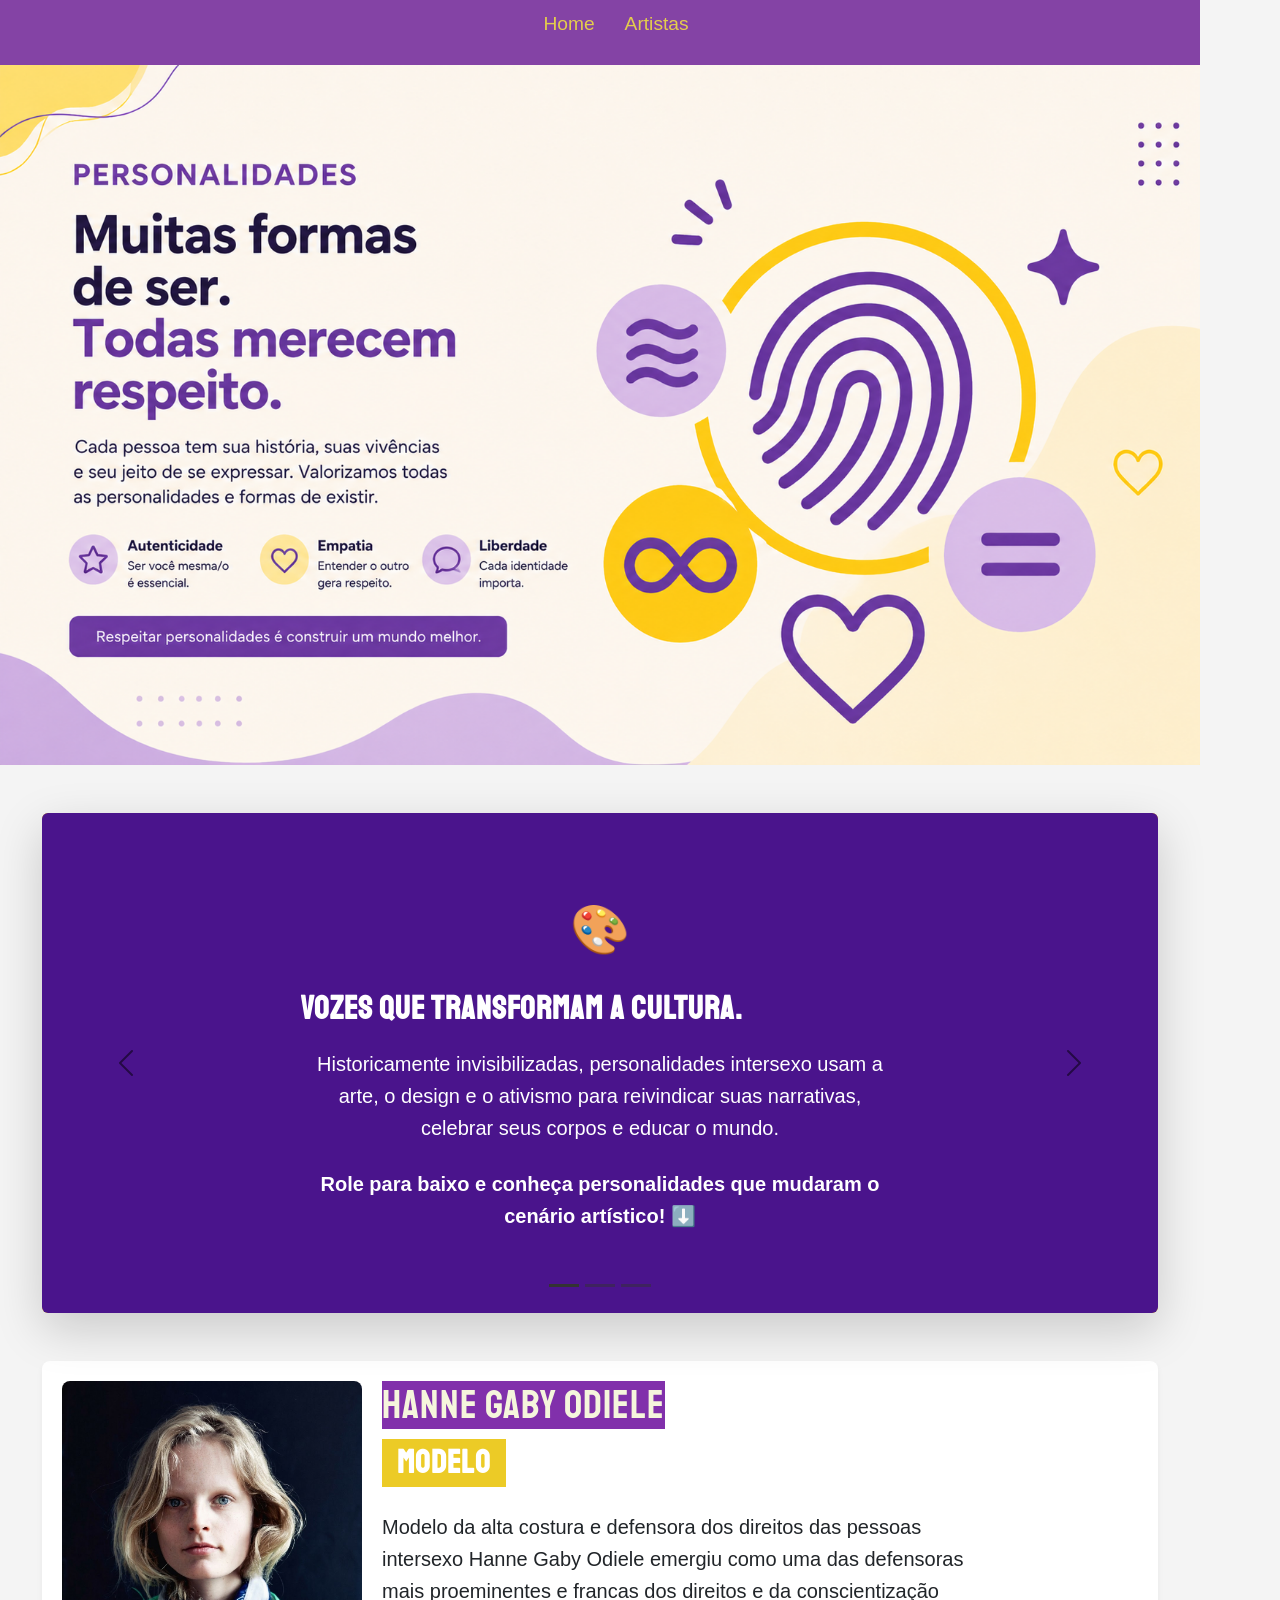
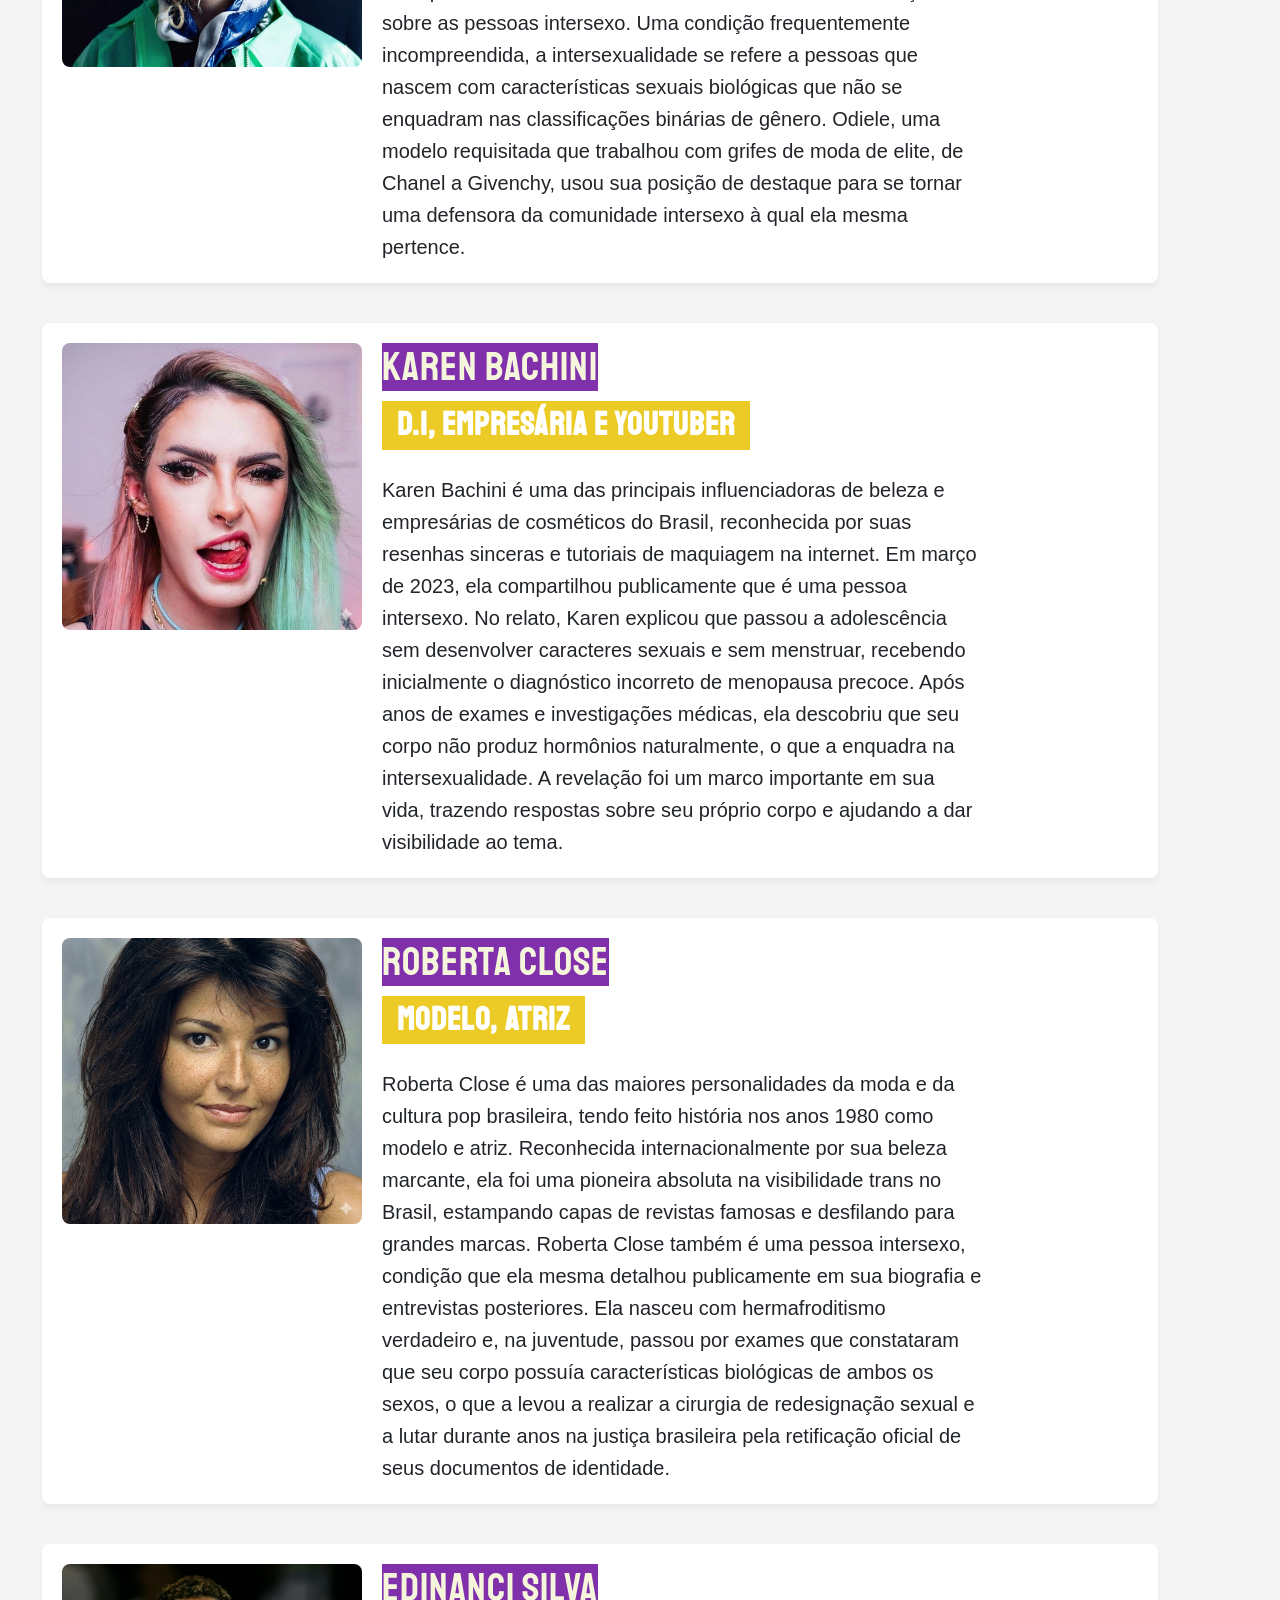
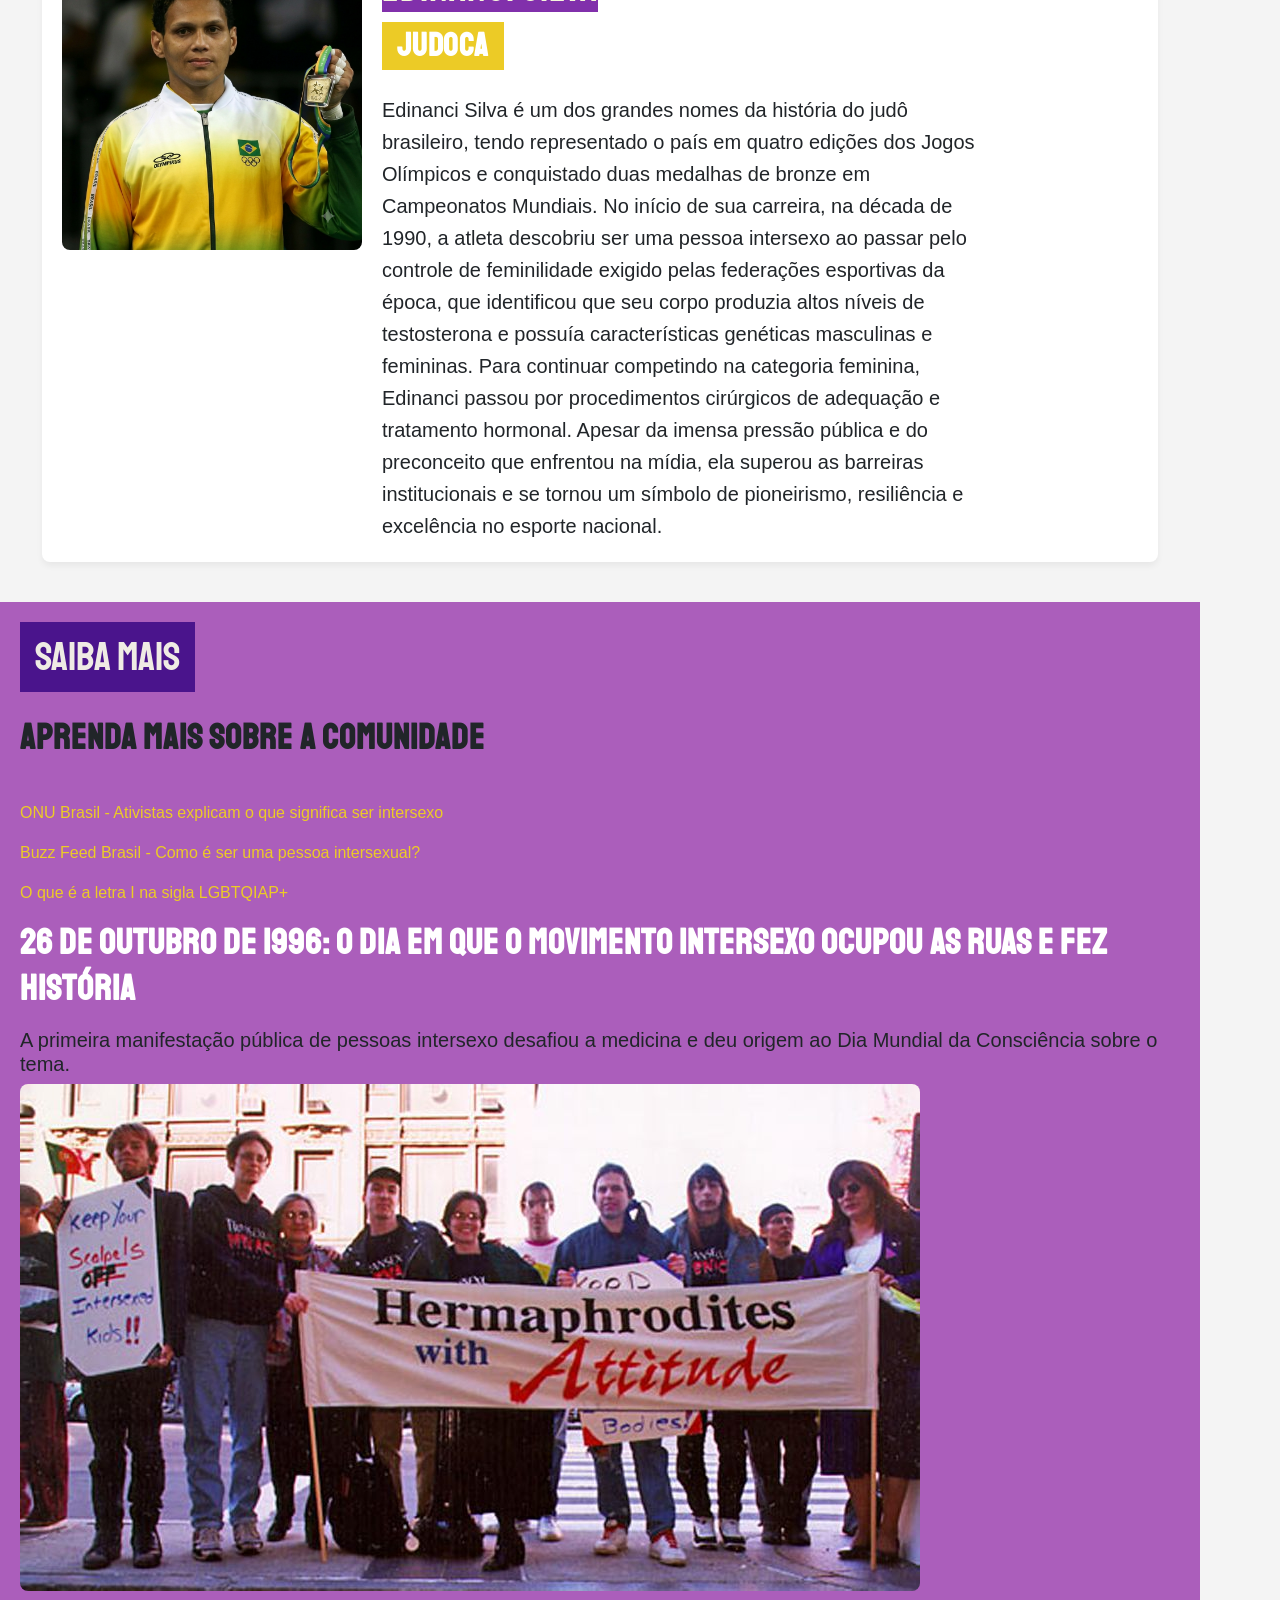
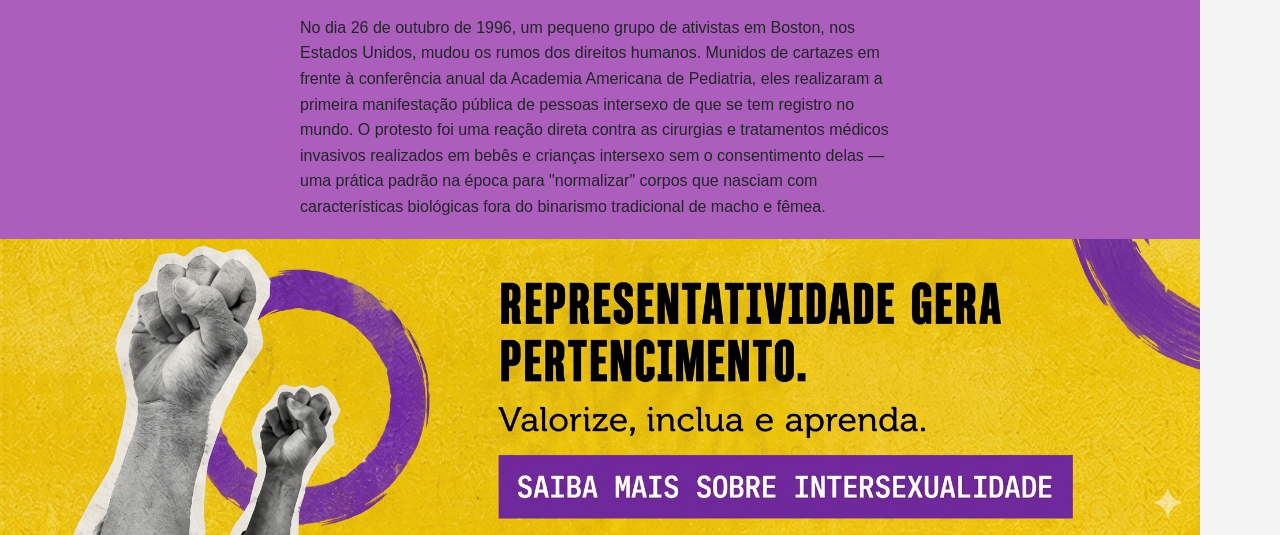
==== Artistas/pag1.html @ ae4a4583 "Add files via upload" ====
<!DOCTYPE html>
<html lang="pt-BR">
<head>
    <meta charset="UTF-8">
    <meta name="viewport" content="width=device-width, initial-scale=1.0">
    <title>Artistas e Personalidades - Mês da Diversidade</title>
    
    <link rel="stylesheet" href="../style.css">
    <link rel="stylesheet" href="style.css">
    
    <link href="https://cdn.jsdelivr.net/npm/bootstrap@5.3.2/dist/css/bootstrap.min.css" rel="stylesheet">
    
    <link rel="preconnect" href="https://fonts.googleapis.com">
    <link rel="preconnect" href="https://fonts.gstatic.com" crossorigin>
    <link href="https://fonts.googleapis.com/css2?family=Staatliches&family=Patrick+Hand&display=swap" rel="stylesheet">

    <style type="text/css">
        :root {
            --color-purple: #4A148C;
            --color-yellow: #FFD700;
            --font-main: 'Segoe UI', Roboto, sans-serif;
        }

        body {
            font-family: var(--font-main);
            background-color: #f4f4f4;
            min-height: 100vh;
            /* Removido o flex do body para não quebrar a rolagem vertical e estrutura */
        }

        /* Banner Responsivo */
        .banner-img {
            width: 100%;
            height: auto;
            display: block;
        }

        /* Estilização do Carrossel */
        .carousel-item {
            height: 500px;
            display: flex;
            align-items: center;
            justify-content: center;
            padding: 40px;
            color: white;
            transition: transform 0.6s ease-in-out;
            position: relative;
            overflow: hidden;
        }

        .slide-purple { background-color: var(--color-purple); }
        .slide-yellow { background-color: var(--color-yellow); color: var(--color-purple) !important; }

        .carousel-caption {
            position: relative;
            left: 0;
            right: 0;
            bottom: 0;
            padding: 20px;
            text-align: center;
        }

        h2 { font-weight: 800; margin-bottom: 20px; }
        p { font-size: 1.25rem; max-width: 600px; margin: 0 auto; line-height: 1.6; }

        /* Bandeira Intersexo Simplificada (Círculo Roxo) */
        .flag-icon {
            width: 100px;
            height: 100px;
            border: 5px solid var(--color-purple);
            border-radius: 50%;
            margin: 0 auto 20px;
            background: transparent;
        }

        /* Customização dos Controles */
        .carousel-control-prev-icon,
        .carousel-control-next-icon {
            filter: invert(1);
        }

        .carousel-indicators [data-bs-target] {
            background-color: #333;
        }

        /* Animações */
        .carousel-item h2, .carousel-item p {
            animation: fadeIn 1s ease-in-out;
        }
        
        @keyframes fadeIn {
            from { opacity: 0; transform: translateY(20px); }
            to { opacity: 1; transform: translateY(0); }
        }

        @media (max-width: 768px) {
            .carousel-item { height: auto; min-height: 450px; padding: 20px; }
            p { font-size: 1.1rem; }
        }

        /* NOVA CLASSE: container-artista (Evita conflito com o Bootstrap) */
        .container-artista {
            display: flex;
            align-items: flex-start;
            margin-bottom: 40px;
            padding: 20px;
            background: #fff;
            border-radius: 8px;
            box-shadow: 0 4px 6px rgba(0,0,0,0.05);
        }

        .container-artista img {
            width: 300px;
            height: auto;
            margin-right: 20px;
            flex-shrink: 0;
            border-radius: 8px; 
        }

        .container-artista .content {
            display: flex;
            flex-direction: column;
            align-items: flex-start; 
        }
        
        .container-artista h1 {
            margin-top: 0;
            margin-bottom: 10px;
        }

        .profissao {
            background-color: #ECCB26;
            color: white; 
            display: inline-block;
            width: max-content;   
            max-width: 100%;     
            padding: 5px 15px;
            margin: 0;                  
        }

        /* Imagens extras e utilitários de responsividade */
        .fakeimg img {
            max-width: 100%;
            height: auto;
            border-radius: 8px;
        }

        .saiba {
            padding: 20px;
            background: #fff;
            margin-top: 40px;
        }
        
        @media (max-width: 768px) {
            .container-artista {
                flex-direction: column; 
                align-items: center;    
                text-align: center;           
            }

            .container-artista .content {
                align-items: center;    
            }

            .container-artista img {
                width: 100%;            
                max-width: 340px;     
                margin-right: 0;      
                margin-bottom: 15px;    
            }
        }

        .saibacontainer{
            background-color: rgb(171, 94, 187);
        }
    </style>
</head>
<body>

<nav>
    <ul>
        <li><a href="../index.html">Home</a></li>
        <li><a href="pag1.html" >Artistas</a></li>
    </ul>
</nav>

<header class="banner">
    <img src="artistaba.png" class="banner-img" alt="Banner Mês da Diversidade">
</header>

<section>
    <div class="container mt-5">
        <div id="intersexInfoCarousel" class="carousel slide" data-bs-ride="carousel">
            <div class="carousel-indicators">
                <button type="button" data-bs-target="#intersexInfoCarousel" data-bs-slide-to="0" class="active" aria-current="true" aria-label="Slide 1"></button>
                <button type="button" data-bs-target="#intersexInfoCarousel" data-bs-slide-to="1" aria-label="Slide 2"></button>
                <button type="button" data-bs-target="#intersexInfoCarousel" data-bs-slide-to="2" aria-label="Slide 3"></button>
            </div>

            <div class="carousel-inner rounded shadow-lg">
                <div class="carousel-item active slide-purple">
                    <div class="carousel-caption">
                        <svg width="100" height="100" viewBox="0 0 100 100" class="mb-4">
                            <circle cx="50" cy="50" r="40" stroke="white" stroke-width="4" fill="none" opacity="0.3"/>
                        </svg>
                        <h2>O que é ser uma pessoa intersexo?</h2>
                        <p>Pessoas intersexo nascem com <strong>características biológicas</strong> (como anatomia reprodutiva, órgãos genitais, hormônios ou cromossomos) que não se encaixam nas definições típicas de corpos masculinos ou femininos.</p>
                    </div>
                </div>

                <div class="carousel-item slide-yellow">
                    <div class="carousel-caption">
                        <div class="flag-icon"></div>
                        <h2 style="color: var(--color-purple);">Uma realidade natural e diversa.</h2>
                        <p>Cerca de <strong>1,7% da população mundial</strong> nasce com traços intersexo — uma estatística comparável ao número de pessoas que nascem com cabelos ruivos. A bandeira, com o círculo roxo em fundo amarelo, simboliza a totalidade e o direito de ser quem é.</p>
                    </div>
                </div>

                <div class="carousel-item slide-purple">
                    <div class="carousel-caption">
                        <div class="mb-4" style="font-size: 3rem;">🎨</div>
                        <h2>Vozes que transformam a cultura.</h2>
                        <p>Historicamente invisibilizadas, personalidades intersexo usam a arte, o design e o ativismo para reivindicar suas narrativas, celebrar seus corpos e educar o mundo.</p>
                        <p class="mt-4 fw-bold">Role para baixo e conheça personalidades que mudaram o cenário artístico! ⬇️</p>
                    </div>
                </div>
            </div>

            <button class="carousel-control-prev" type="button" data-bs-target="#intersexInfoCarousel" data-bs-slide="prev">
                <span class="carousel-control-prev-icon" aria-hidden="true"></span>
                <span class="visually-hidden">Anterior</span>
            </button>
            <button class="carousel-control-next" type="button" data-bs-target="#intersexInfoCarousel" data-bs-slide="next">
                <span class="carousel-control-next-icon" aria-hidden="true"></span>
                <span class="visually-hidden">Próximo</span>
            </button>
        </div>
    </div>
</section>

<main class="container mt-5">
    
    <div class="container-artista">
        <img src="hane.jpg" alt="Hanne Gaby Odiele">
        <div class="content">
            <h1 class="artista">Hanne Gaby Odiele</h1>
            <h2 class="profissao">Modelo</h2>
            <br>
            <p>Modelo da alta costura e defensora dos direitos das pessoas intersexo Hanne Gaby Odiele emergiu como uma das defensoras mais proeminentes e francas dos direitos e da conscientização sobre as pessoas intersexo. Uma condição frequentemente incompreendida, a intersexualidade se refere a pessoas que nascem com características sexuais biológicas que não se enquadram nas classificações binárias de gênero. Odiele, uma modelo requisitada que trabalhou com grifes de moda de elite, de Chanel a Givenchy, usou sua posição de destaque para se tornar uma defensora da comunidade intersexo à qual ela mesma pertence.</p>
        </div>
    </div>

    <div class="container-artista">
        <img src="karen.png" alt="Karen Bachini">
        <div class="content">
            <h1 class="artista">Karen Bachini</h1>
            <h2 class="profissao">D.I, Empresária e Youtuber</h2>
            <br>
            <p>Karen Bachini é uma das principais influenciadoras de beleza e empresárias de cosméticos do Brasil, reconhecida por suas resenhas sinceras e tutoriais de maquiagem na internet. Em março de 2023, ela compartilhou publicamente que é uma pessoa intersexo. No relato, Karen explicou que passou a adolescência sem desenvolver caracteres sexuais e sem menstruar, recebendo inicialmente o diagnóstico incorreto de menopausa precoce. Após anos de exames e investigações médicas, ela descobriu que seu corpo não produz hormônios naturalmente, o que a enquadra na intersexualidade. A revelação foi um marco importante em sua vida, trazendo respostas sobre seu próprio corpo e ajudando a dar visibilidade ao tema.</p>
        </div>
    </div>

    <div class="container-artista">
        <img src="roberta.jpg" alt="Roberta Close">
        <div class="content">
            <h1 class="artista">Roberta Close</h1>
            <h2 class="profissao">Modelo, Atriz</h2>
            <br>
            <p>Roberta Close é uma das maiores personalidades da moda e da cultura pop brasileira, tendo feito história nos anos 1980 como modelo e atriz. Reconhecida internacionalmente por sua beleza marcante, ela foi uma pioneira absoluta na visibilidade trans no Brasil, estampando capas de revistas famosas e desfilando para grandes marcas. Roberta Close também é uma pessoa intersexo, condição que ela mesma detalhou publicamente em sua biografia e entrevistas posteriores. Ela nasceu com hermafroditismo verdadeiro e, na juventude, passou por exames que constataram que seu corpo possuía características biológicas de ambos os sexos, o que a levou a realizar a cirurgia de redesignação sexual e a lutar durante anos na justiça brasileira pela retificação oficial de seus documentos de identidade.</p>
        </div>
    </div>

    <div class="container-artista">
        <img src="edinanci.png" alt="Edinanci Silva">
        <div class="content">
            <h1 class="artista">Edinanci Silva</h1>
            <h2 class="profissao">Judoca</h2>
            <br>
            <p>Edinanci Silva é um dos grandes nomes da história do judô brasileiro, tendo representado o país em quatro edições dos Jogos Olímpicos e conquistado duas medalhas de bronze em Campeonatos Mundiais. No início de sua carreira, na década de 1990, a atleta descobriu ser uma pessoa intersexo ao passar pelo controle de feminilidade exigido pelas federações esportivas da época, que identificou que seu corpo produzia altos níveis de testosterona e possuía características genéticas masculinas e femininas. Para continuar competindo na categoria feminina, Edinanci passou por procedimentos cirúrgicos de adequação e tratamento hormonal. Apesar da imensa pressão pública e do preconceito que enfrentou na mídia, ela superou as barreiras institucionais e se tornou um símbolo de pioneirismo, resiliência e excelência no esporte nacional.</p>
        </div>
    </div>

</main>

<article class="saibacontainer">
    <span class="saiba-mais">Saiba mais</span>
    <br>
    <br>
    <h2>Aprenda mais sobre a comunidade</h2>
    <br>
    <ul>
        <li class="mb-3">
            <a href="https://www.youtube.com/watch?v=TUGv8axyhzY" target="_blank" class="seu-botao-estilizado">
                ONU Brasil - Ativistas explicam o que significa ser intersexo
            </a>
        </li>
        <li class="mb-3">
            <a href="https://youtu.be/qJK5hy7R7kg?si=qsb7WWxIArcgRmwl" target="_blank" class="seu-botao-estilizado">
                Buzz Feed Brasil - Como é ser uma pessoa intersexual? 
            </a>
        </li>
        <li class="mb-3"> 
            <a href="https://youtu.be/e3vZ3_-Sp2M?si=pESdIx30IqT0Qwcl" target="_blank" class="seu-botao-estilizado">
                O que é a letra I na sigla LGBTQIAP+
            </a>
        </li>
    </ul> 

      <h2 class="outubro">26 de outubro de 1996: O dia em que o movimento intersexo ocupou as ruas e fez história</h2>
      <h5>A primeira manifestação pública de pessoas intersexo desafiou a medicina e deu origem ao Dia Mundial da Consciência sobre o tema.</h5>
      <div class="fakeimg"><img src="hwa-boston-cine.jpg"></div>
      <br> 
      <p>No dia 26 de outubro de 1996, um pequeno grupo de ativistas em Boston, nos Estados Unidos, mudou os rumos dos direitos humanos. Munidos de cartazes em frente à conferência anual da Academia Americana de Pediatria, eles realizaram a primeira manifestação pública de pessoas intersexo de que se tem registro no mundo.

O protesto foi uma reação direta contra as cirurgias e tratamentos médicos invasivos realizados em bebês e crianças intersexo sem o consentimento delas — uma prática padrão na época para "normalizar" corpos que nasciam com características biológicas fora do binarismo tradicional de macho e fêmea.</p>

</article>

<script src="https://cdn.jsdelivr.net/npm/bootstrap@5.3.2/dist/js/bootstrap.bundle.min.js"></script>

<footer class="rodape">
    <a href="https://thisisintersex.org/" target="_blank">
        <img src="rodape3.png" class="rodape-img" style="width: 100%; height: auto;" alt="Rodapé Mês da Diversidade">
    </a>
</footer>

</body>
</html>
---- style.css ----
/* Reset básico */
* {
    margin: 0;
    padding: 0;
    box-sizing: border-box;
}

body {
    display: flex;
    flex-direction: column;
    min-height: 100vh;
    max-width: 1200px;
    width: 100%;
    margin: 0 auto;
    background-color: #f5f5f5;
}

/* Imagens Responsivas (Banner e Rodapé) */
.banner, .rodape {
    width: 100%;
    height: auto;
}

.banner-img, .rodape-img {
    width: 100%;
    height: auto;
    display: block;
}

/* Tipografia Geral */
h1, h2 {
    font-family: "Staatliches", sans-serif;
    font-weight: 400;
    text-align: left;
    letter-spacing: 1px;
}

h1 {
    margin-bottom: 30px;
    font-size: clamp(2rem, 5vw, 3.5rem);
}

h2 {
    font-size: clamp(1.5rem, 4vw, 2.2rem);
    margin-bottom: 5px;
}

/* Destaques de texto com tarja preta */
.pergunta-destaque {
    background-color: #070606;
    color: #EFEBE4;
    display: inline-block;
    padding: 5px 15px;
    margin-bottom: 5px;
}

.apoio {
    background-color: #070606;
    color: #EFEBE4;
    font-family: "Staatliches", sans-serif;
    display: inline-block;
    padding: 5px 15px;
    font-size: clamp(1.8rem, 4vw, 2.5rem);
}


.conteudo-principal {
    background-color: #8443a5;
    padding: 40px 20px;
    color: beige;
}

.explicacao {
    display: flex;
    flex-direction: row; 
    justify-content: space-between;
    align-items: center;
    gap: 40px;
}

.textos-bloco {
    flex: 2;
    font-family: "Patrick Hand", cursive;
    font-size: clamp(1.2rem, 2.5vw, 1.6rem);
    line-height: 1.4;
}

.textos-bloco p {
    margin-bottom: 20px;
}

.textos-bloco p:last-child {
    margin-bottom: 0;
}

.imagem-bloco {
    flex: 1;
    display: flex;
    justify-content: center;
}

.imagem-ilustrativa {
    max-width: 320px;
    width: 100%;
    height: auto;
}
/*inicio apagar*/
.secao-apoio {
    background-color: beige;
    padding: 40px 20px;
    color: #141E30;
}

.secao-apoio h2 {
    margin-top: 20px;
}

.secao-apoio p {
    font-family: sans-serif; 
    font-size: clamp(1rem, 2.5vw, 1.2rem);
    margin-bottom: 15px;
}

/*inicio css nav w3c school*/

nav{
background-color:#8443a5;
padding: 10px;
}

nav ul{
list-style:none;
display:flex;
justify-content:center;

}

nav li{
margin: 0 15px; /*baixocima esquerdadireita*/

}

nav a{
text-decoration: none;
color:rgb(228, 205, 76);
font-size:clamp(0.9rem, 2.5vw, 1.2rem);
}
/*inicio css nav w3c school*/


/* ==================== RESPONSIVIDADE (CELULAR) ==================== */
@media (max-width: 768px) {
    .explicacao {
        flex-direction: column;
        gap: 20px;
    }

    .imagem-bloco {
        width: 100%;
    }

    .imagem-ilustrativa {
        max-width: 250px; 
    }
    
    .conteudo-principal, .secao-apoio {
        padding: 30px 15px; 
    }
}

/*inicio cards*/
/* Importação da fonte similar à usada no seu print (opcional, caso você já tenha uma, pode apagar essa linha) */
@import url('https://fonts.googleapis.com/css2?family=Oswald:wght@500;700&family=Roboto:wght@400;500&display=swap');

/* Configurações Gerais da Seção - Baseadas nas cores da Captura de tela 2026-06-16 204717.png */
.secao-apoio-cards {
  background-color: #f6f3d6; /* O tom de fundo creme do seu site */
  padding: 40px 20px;
  font-family: 'Roboto', sans-serif;
}

/* Container que segura os 3 cards e faz a mágica da responsividade */
.container-cards {
  display: flex;
  flex-wrap: wrap;
  gap: 24px; /* Espaçamento entre os cards */
  max-width: 1200px;
  margin: 0 auto;
  justify-content: center;
}

/* Estilização do Card Individual */
.card-apoio {
  background-color: #ffffff; /* Fundo branco para dar destaque dentro do fundo creme */
  border-radius: 8px;
  overflow: hidden;
  box-shadow: 0 4px 12px rgba(0, 0, 0, 0.08); /* Sombra leve para efeito de profundidade */
  flex: 1 1 300px; /* Faz o card ter no mínimo 300px e crescer proporcionalmente */
  max-width: 360px; /* Evita que o card fique gigante em telas muito grandes */
  display: flex;
  flex-direction: column;
  transition: transform 0.3s ease;
}

/* Efeito sutil ao passar o mouse por cima do card */
.card-apoio:hover {
  transform: translateY(-5px);
}

/* Área da foto */
.imagem-placeholder {
  width: 100%;
  height: 200px; /* Altura fixa para que todas as fotos fiquem alinhadas */
  background-color: #e2dfbe; /* Cor cinza/creme de fundo enquanto a foto não carrega */
  overflow: hidden;
}

.imagem-placeholder img {
  width: 100%;
  height: 100%;
  object-fit: cover; /* Faz a foto se adaptar perfeitamente ao espaço sem distorcer */
}

/* Conteúdo de Texto interno do Card */
.conteudo-card {
  padding: 24px;
  display: flex;
  flex-direction: column;
  flex-grow: 1;
}

/* Títulos dos Cards - Combinando com o estilo azul escuro e robusto do seu print */
.card-apoio h3 {
  font-family: 'Oswald', sans-serif; /* Fonte robusta e condensada semelhante ao seu print */
  color: #0b2545; /* Azul escuro do seu layout */
  font-size: 1.4rem;
  margin-top: 0;
  margin-bottom: 12px;
  letter-spacing: 0.5px;
  text-transform: uppercase;
}

/* Texto explicativo */
.card-apoio p {
  color: #333333;
  font-size: 1rem;
  line-height: 1.6;
  margin: 0;
}

/* Ajuste Responsivo para telas bem pequenas (Celulares pequenos) */
@media (max-width: 480px) {
  .container-cards {
    gap: 16px;
  }
  .card-apoio {
    max-width: 100%; /* Em celulares, o card ocupa a largura total da tela */
  }
}
/*fim cards*/
---- Artistas/style.css ----
/* Reset básico */
* {
    margin: 0;
    padding: 0;
    box-sizing: border-box;
}

body {
    display: flex;
    flex-direction: column;
    min-height: 100vh;
    max-width: 1200px;
    width: 100%;
    margin: 0 auto;
    background-color: #EFEBE4;
}


.banner, .rodape {
    width: 100%;
    height: auto;
}

.banner-img, .rodape-img {
    width: 100%;
    height: auto;
    display: block;
}


.artista{
color: beige;
background-color: #8130AB;
}

.profissao{
background-color: #ECCB26;
color: black;
   display: inline-block;
    padding: 5px 15px;

}

.saiba-container{
    background-color: rgb(177, 139, 201);
    padding: 40px 20px;
    color: #141E30;
}

.saiba-mais {
    background-color: #4A148C;
    color: #EFEBE4;
    font-family: "Staatliches", sans-serif;
    display: inline-block;
    padding: 5px 15px;
    font-size: clamp(1.8rem, 4vw, 2.5rem);
}

.saiba h2 {
    margin-top: 20px;
}

.saiba p {
    font-family: sans-serif; 
    font-size: clamp(1rem, 2.5vw, 1.2rem);
    margin-bottom: 15px;
}

.titulo{
    color:white;
}

/* Ajustes para o container e textos */
.saibacontainer {
    width: 100%;
    max-width: 1200px;
    margin: 0 auto;
    padding: 20px;
    box-sizing: border-box;
}

.saibacontainer h2 {
    font-size: calc(1.4rem + 1vw);
    line-height: 1.3;
    margin-bottom: 15px;
}

.saibacontainer p {
    font-size: 1rem;
    line-height: 1.6;
}

/* Ajuste dos links/botões para não quebrarem no celular */
.saibacontainer ul {
    list-style: none;
    padding-left: 0;
}

.seu-botao-estilizado {
    display: inline-block;
    max-width: 100%;
    white-space: normal; /* Permite que o texto do link quebre linha no celular */
    word-wrap: break-word;
    text-decoration: none;
    color:#ECCB26
}

nav{
background-color:#8443a5;
padding: 10px;
}

nav ul{
list-style:none;
display:flex;
justify-content:center;

}

nav li{
margin: 0 15px; /*baixocima esquerdadireita*/

}

nav a{
text-decoration: none;
color:rgb(228, 205, 76);
font-size:clamp(0.9rem, 2.5vw, 1.2rem);
}

.outubro{
    color:white;
}
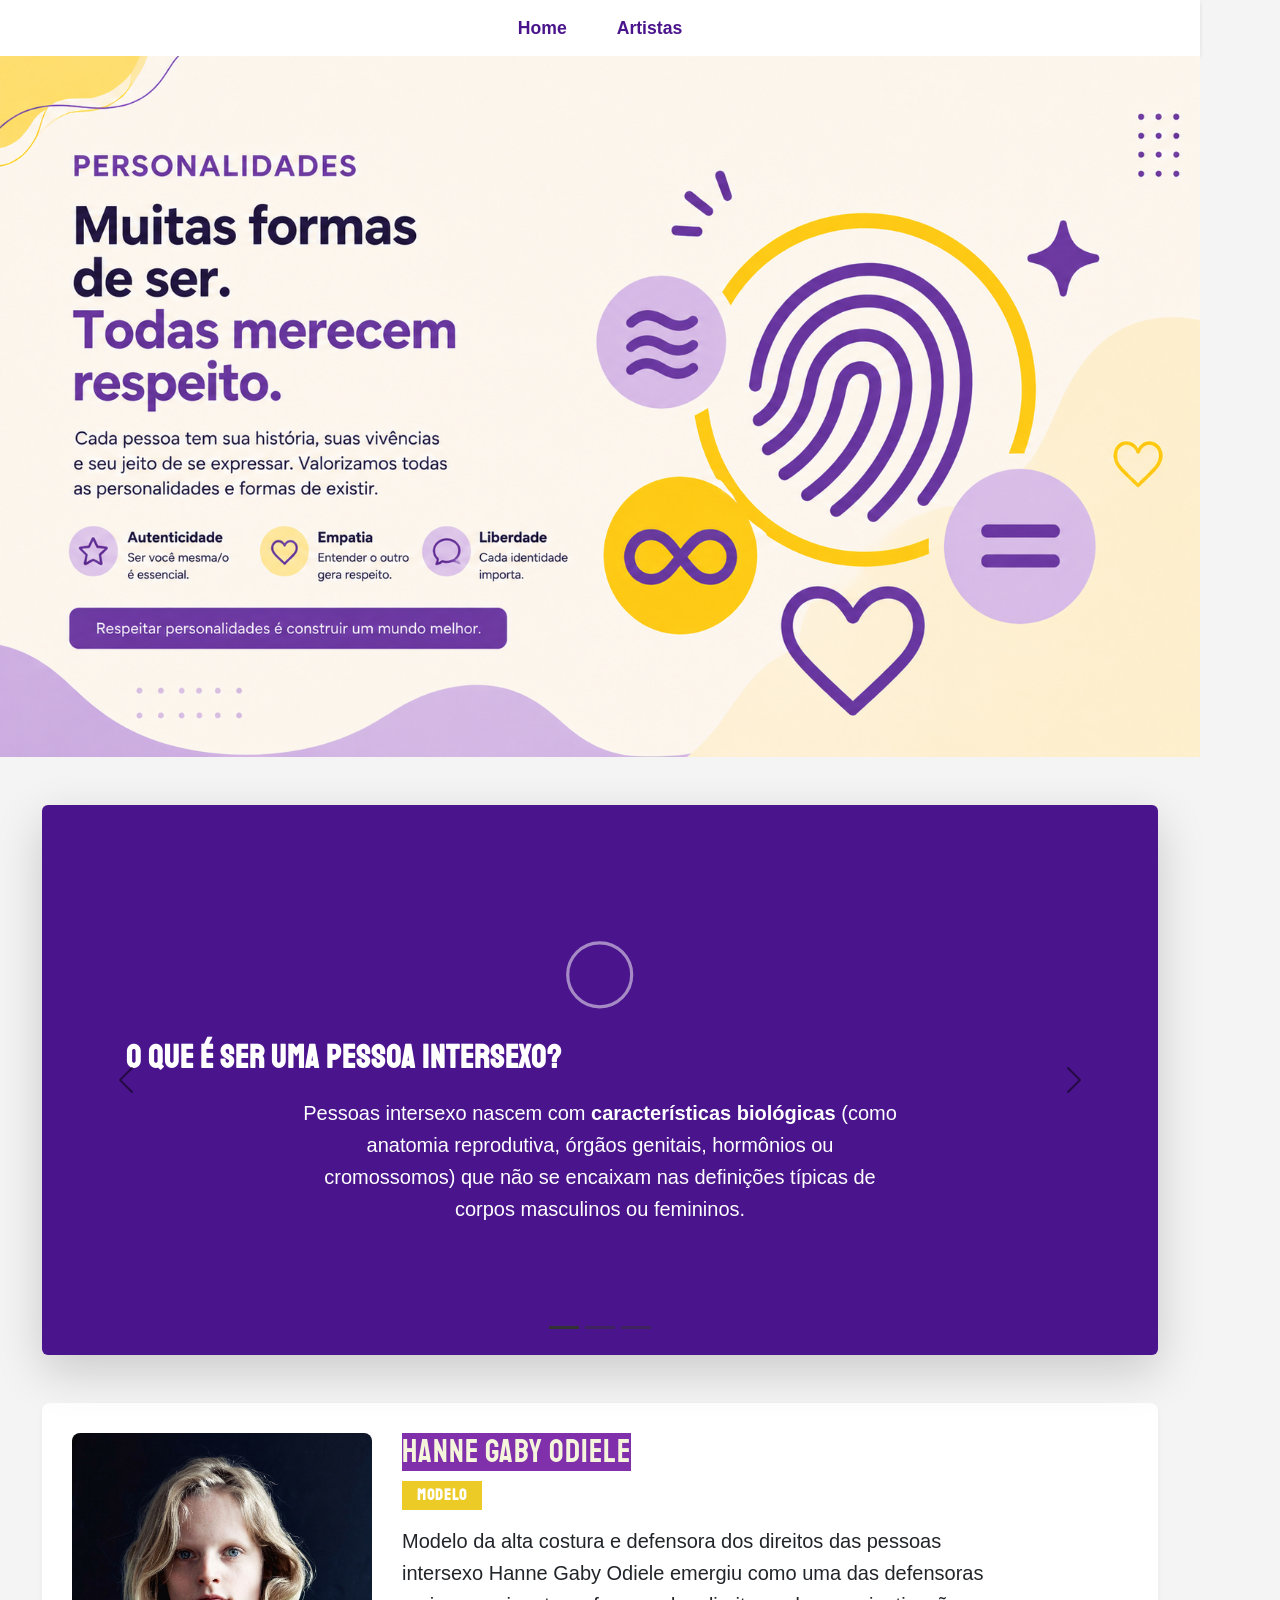
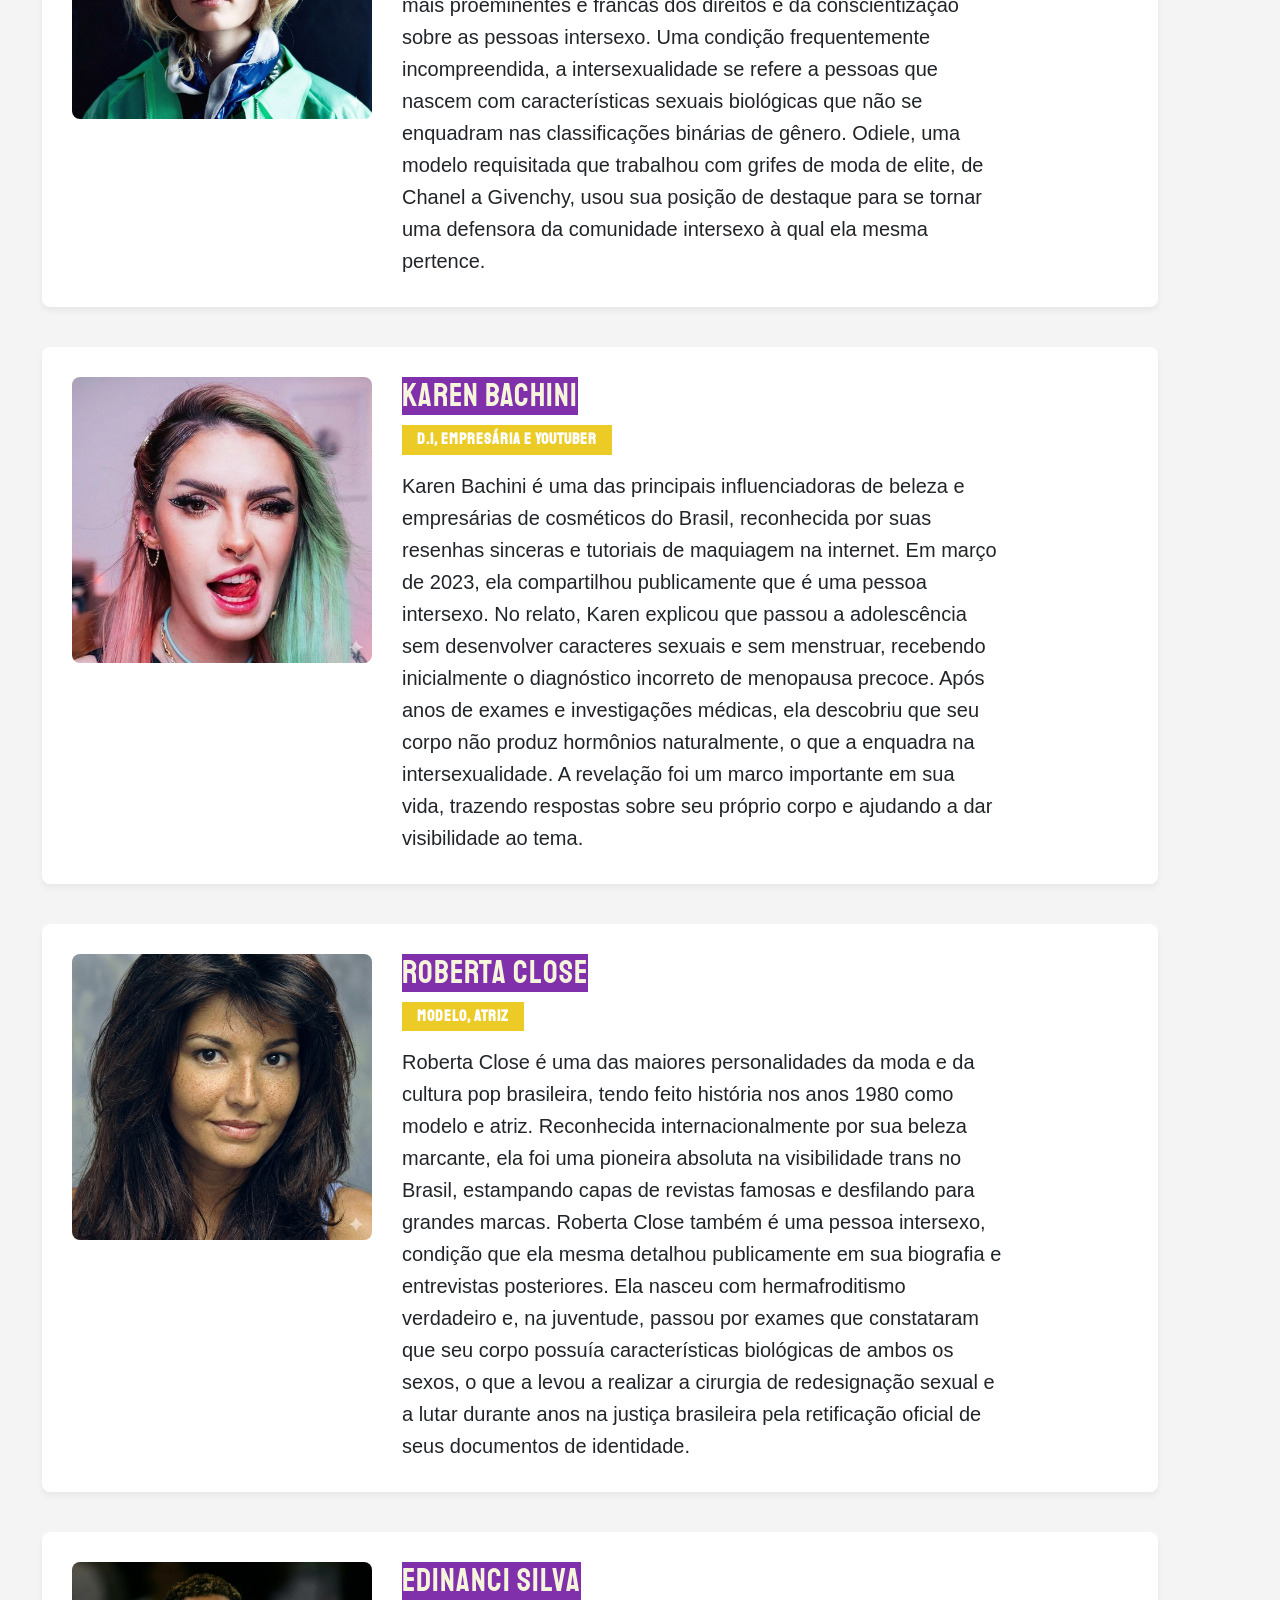
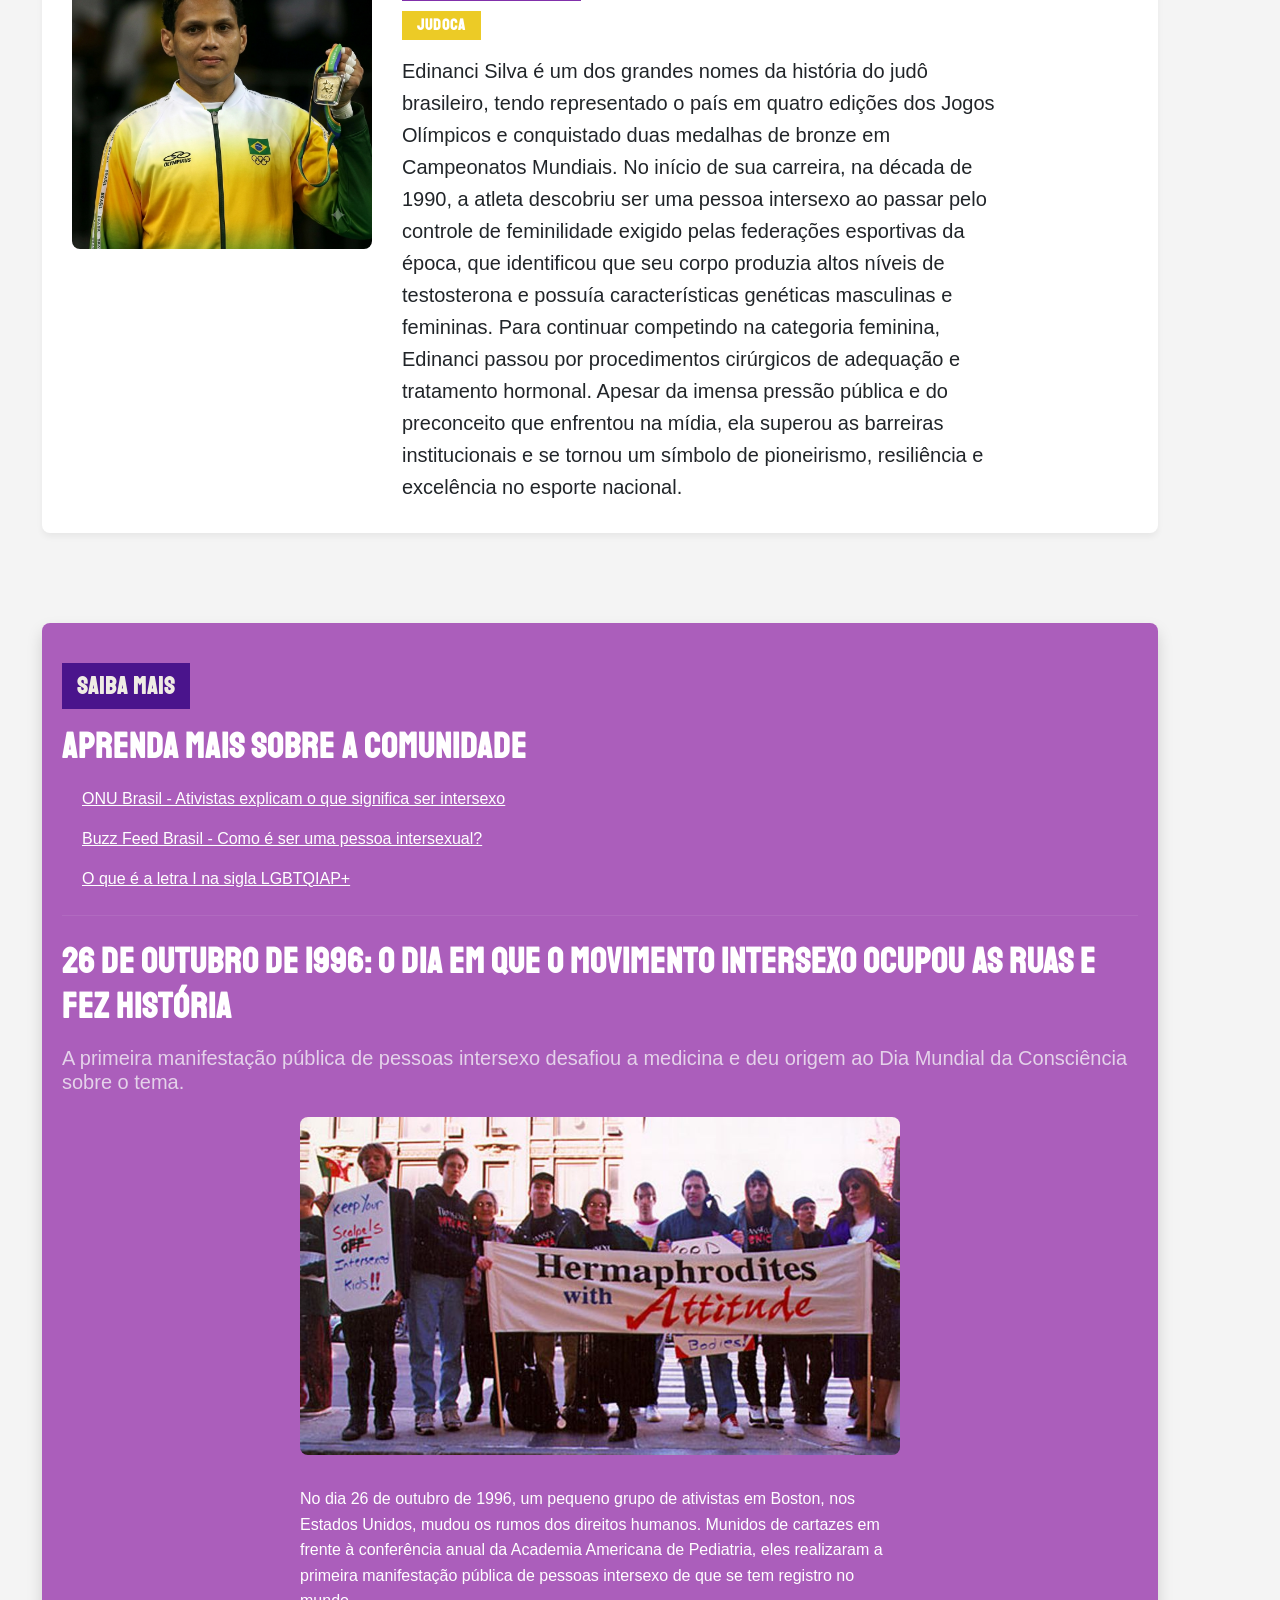
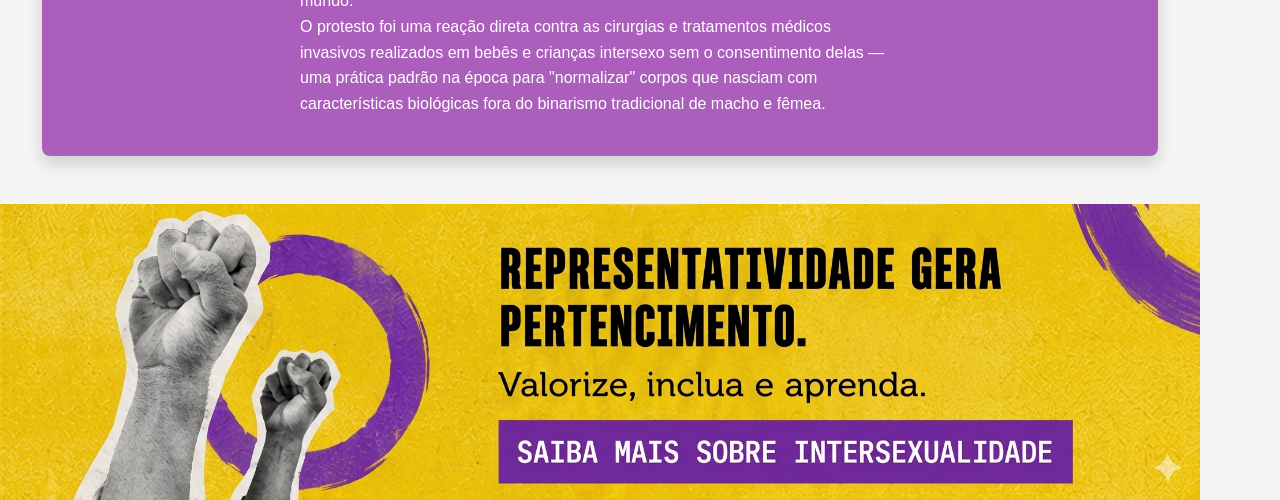
==== commit 9d4ccdef: "modificado" ====
--- a/Artistas/pag1.html
+++ b/Artistas/pag1.html
@@ -8,6 +8,7 @@
     <link rel="stylesheet" href="../style.css">
     <link rel="stylesheet" href="style.css">
     
+    <!-- Bootstrap 5.3.2 -->
     <link href="https://cdn.jsdelivr.net/npm/bootstrap@5.3.2/dist/css/bootstrap.min.css" rel="stylesheet">
     
     <link rel="preconnect" href="https://fonts.googleapis.com">
@@ -25,7 +26,27 @@
             font-family: var(--font-main);
             background-color: #f4f4f4;
             min-height: 100vh;
-            /* Removido o flex do body para não quebrar a rolagem vertical e estrutura */
+        }
+
+        /* Menu de Navegação Responsivo */
+        nav {
+            background-color: #ffffff;
+            box-shadow: 0 2px 4px rgba(0,0,0,0.1);
+            padding: 15px;
+        }
+        nav ul {
+            list-style: none;
+            padding: 0;
+            margin: 0;
+            display: flex;
+            justify-content: center;
+            gap: 20px;
+        }
+        nav ul li a {
+            color: var(--color-purple);
+            text-decoration: none;
+            font-weight: bold;
+            font-size: 1.1rem;
         }
 
         /* Banner Responsivo */
@@ -35,12 +56,9 @@
             display: block;
         }
 
-        /* Estilização do Carrossel */
+        /* Estilização do Carrossel Adaptável */
         .carousel-item {
-            height: 500px;
-            display: flex;
-            align-items: center;
-            justify-content: center;
+            height: 550px;
             padding: 40px;
             color: white;
             transition: transform 0.6s ease-in-out;
@@ -52,21 +70,23 @@
         .slide-yellow { background-color: var(--color-yellow); color: var(--color-purple) !important; }
 
         .carousel-caption {
-            position: relative;
-            left: 0;
-            right: 0;
-            bottom: 0;
-            padding: 20px;
+            position: absolute;
+            top: 50%;
+            left: 50%;
+            transform: translate(-50%, -50%);
+            width: 85%;
+            padding: 0;
             text-align: center;
+            bottom: auto;
         }
 
         h2 { font-weight: 800; margin-bottom: 20px; }
         p { font-size: 1.25rem; max-width: 600px; margin: 0 auto; line-height: 1.6; }
 
-        /* Bandeira Intersexo Simplificada (Círculo Roxo) */
+        /* Bandeira Intersexo Simplificada */
         .flag-icon {
-            width: 100px;
-            height: 100px;
+            width: 80px;
+            height: 80px;
             border: 5px solid var(--color-purple);
             border-radius: 50%;
             margin: 0 auto 20px;
@@ -93,17 +113,12 @@
             to { opacity: 1; transform: translateY(0); }
         }
 
-        @media (max-width: 768px) {
-            .carousel-item { height: auto; min-height: 450px; padding: 20px; }
-            p { font-size: 1.1rem; }
-        }
-
-        /* NOVA CLASSE: container-artista (Evita conflito com o Bootstrap) */
+        /* container-artista (Flexbox responsivo) */
         .container-artista {
             display: flex;
             align-items: flex-start;
             margin-bottom: 40px;
-            padding: 20px;
+            padding: 30px;
             background: #fff;
             border-radius: 8px;
             box-shadow: 0 4px 6px rgba(0,0,0,0.05);
@@ -112,7 +127,7 @@
         .container-artista img {
             width: 300px;
             height: auto;
-            margin-right: 20px;
+            margin-right: 30px;
             flex-shrink: 0;
             border-radius: 8px; 
         }
@@ -126,6 +141,7 @@
         .container-artista h1 {
             margin-top: 0;
             margin-bottom: 10px;
+            font-size: 2rem;
         }
 
         .profissao {
@@ -135,27 +151,70 @@
             width: max-content;   
             max-width: 100%;     
             padding: 5px 15px;
-            margin: 0;                  
+            margin: 0 0 15px 0;                  
+            font-size: 1rem;
         }
 
         /* Imagens extras e utilitários de responsividade */
         .fakeimg img {
-            max-width: 100%;
+            width: 100%;
+            max-width: 600px;
             height: auto;
             border-radius: 8px;
-        }
-
-        .saiba {
-            padding: 20px;
-            background: #fff;
-            margin-top: 40px;
-        }
-        
+            margin: 15px 0;
+        }
+
+        /* Seção Saiba Mais Otimizada */
+        .saibacontainer {
+            background-color: rgb(171, 94, 187);
+            color: white;
+            padding: 40px 20px;
+            margin-top: 50px;
+            border-radius: 8px;
+        }
+
+        .saiba-mais {
+            font-size: 1.5rem;
+            font-weight: bold;
+            text-transform: uppercase;
+            letter-spacing: 1px;
+        }
+
+        .saibacontainer ul {
+            padding-left: 20px;
+        }
+
+        .seu-botao-estilizado {
+            color: #fff;
+            text-decoration: underline;
+            font-weight: 500;
+        }
+        
+        .seu-botao-estilizado:hover {
+            color: var(--color-yellow);
+        }
+
+        /* Media Queries para Telas Menores (Celulares e Tablets) */
         @media (max-width: 768px) {
+            .carousel-item { 
+                height: auto; 
+                min-height: 500px; 
+                padding: 40px 20px; 
+            }
+            .carousel-caption {
+                position: relative;
+                top: 0;
+                left: 0;
+                transform: none;
+                width: 100%;
+            }
+            p { font-size: 1.1rem; }
+
             .container-artista {
                 flex-direction: column; 
                 align-items: center;    
                 text-align: center;           
+                padding: 20px;
             }
 
             .container-artista .content {
@@ -164,14 +223,10 @@
 
             .container-artista img {
                 width: 100%;            
-                max-width: 340px;     
+                max-width: 280px;     
                 margin-right: 0;      
-                margin-bottom: 15px;    
-            }
-        }
-
-        .saibacontainer{
-            background-color: rgb(171, 94, 187);
+                margin-bottom: 20px;    
+            }
         }
     </style>
 </head>
@@ -180,7 +235,7 @@
 <nav>
     <ul>
         <li><a href="../index.html">Home</a></li>
-        <li><a href="pag1.html" >Artistas</a></li>
+        <li><a href="pag1.html">Artistas</a></li>
     </ul>
 </nav>
 
@@ -200,8 +255,8 @@
             <div class="carousel-inner rounded shadow-lg">
                 <div class="carousel-item active slide-purple">
                     <div class="carousel-caption">
-                        <svg width="100" height="100" viewBox="0 0 100 100" class="mb-4">
-                            <circle cx="50" cy="50" r="40" stroke="white" stroke-width="4" fill="none" opacity="0.3"/>
+                        <svg width="80" height="80" viewBox="0 0 100 100" class="mb-4">
+                            <circle cx="50" cy="50" r="40" stroke="white" stroke-width="4" fill="none" opacity="0.5"/>
                         </svg>
                         <h2>O que é ser uma pessoa intersexo?</h2>
                         <p>Pessoas intersexo nascem com <strong>características biológicas</strong> (como anatomia reprodutiva, órgãos genitais, hormônios ou cromossomos) que não se encaixam nas definições típicas de corpos masculinos ou femininos.</p>
@@ -211,17 +266,17 @@
                 <div class="carousel-item slide-yellow">
                     <div class="carousel-caption">
                         <div class="flag-icon"></div>
-                        <h2 style="color: var(--color-purple);">Uma realidade natural e diversa.</h2>
+                        <h2>Uma realidade natural e diversa.</h2>
                         <p>Cerca de <strong>1,7% da população mundial</strong> nasce com traços intersexo — uma estatística comparável ao número de pessoas que nascem com cabelos ruivos. A bandeira, com o círculo roxo em fundo amarelo, simboliza a totalidade e o direito de ser quem é.</p>
                     </div>
                 </div>
 
                 <div class="carousel-item slide-purple">
                     <div class="carousel-caption">
-                        <div class="mb-4" style="font-size: 3rem;">🎨</div>
+                        <div class="mb-3" style="font-size: 2.5rem;">🎨</div>
                         <h2>Vozes que transformam a cultura.</h2>
                         <p>Historicamente invisibilizadas, personalidades intersexo usam a arte, o design e o ativismo para reivindicar suas narrativas, celebrar seus corpos e educar o mundo.</p>
-                        <p class="mt-4 fw-bold">Role para baixo e conheça personalidades que mudaram o cenário artístico! ⬇️</p>
+                        <p class="mt-3 fw-bold">Role para baixo e conheça personalidades que mudaram o cenário artístico! ⬇️</p>
                     </div>
                 </div>
             </div>
@@ -245,7 +300,6 @@
         <div class="content">
             <h1 class="artista">Hanne Gaby Odiele</h1>
             <h2 class="profissao">Modelo</h2>
-            <br>
             <p>Modelo da alta costura e defensora dos direitos das pessoas intersexo Hanne Gaby Odiele emergiu como uma das defensoras mais proeminentes e francas dos direitos e da conscientização sobre as pessoas intersexo. Uma condição frequentemente incompreendida, a intersexualidade se refere a pessoas que nascem com características sexuais biológicas que não se enquadram nas classificações binárias de gênero. Odiele, uma modelo requisitada que trabalhou com grifes de moda de elite, de Chanel a Givenchy, usou sua posição de destaque para se tornar uma defensora da comunidade intersexo à qual ela mesma pertence.</p>
         </div>
     </div>
@@ -255,7 +309,6 @@
         <div class="content">
             <h1 class="artista">Karen Bachini</h1>
             <h2 class="profissao">D.I, Empresária e Youtuber</h2>
-            <br>
             <p>Karen Bachini é uma das principais influenciadoras de beleza e empresárias de cosméticos do Brasil, reconhecida por suas resenhas sinceras e tutoriais de maquiagem na internet. Em março de 2023, ela compartilhou publicamente que é uma pessoa intersexo. No relato, Karen explicou que passou a adolescência sem desenvolver caracteres sexuais e sem menstruar, recebendo inicialmente o diagnóstico incorreto de menopausa precoce. Após anos de exames e investigações médicas, ela descobriu que seu corpo não produz hormônios naturalmente, o que a enquadra na intersexualidade. A revelação foi um marco importante em sua vida, trazendo respostas sobre seu próprio corpo e ajudando a dar visibilidade ao tema.</p>
         </div>
     </div>
@@ -265,7 +318,6 @@
         <div class="content">
             <h1 class="artista">Roberta Close</h1>
             <h2 class="profissao">Modelo, Atriz</h2>
-            <br>
             <p>Roberta Close é uma das maiores personalidades da moda e da cultura pop brasileira, tendo feito história nos anos 1980 como modelo e atriz. Reconhecida internacionalmente por sua beleza marcante, ela foi uma pioneira absoluta na visibilidade trans no Brasil, estampando capas de revistas famosas e desfilando para grandes marcas. Roberta Close também é uma pessoa intersexo, condição que ela mesma detalhou publicamente em sua biografia e entrevistas posteriores. Ela nasceu com hermafroditismo verdadeiro e, na juventude, passou por exames que constataram que seu corpo possuía características biológicas de ambos os sexos, o que a levou a realizar a cirurgia de redesignação sexual e a lutar durante anos na justiça brasileira pela retificação oficial de seus documentos de identidade.</p>
         </div>
     </div>
@@ -275,50 +327,50 @@
         <div class="content">
             <h1 class="artista">Edinanci Silva</h1>
             <h2 class="profissao">Judoca</h2>
-            <br>
             <p>Edinanci Silva é um dos grandes nomes da história do judô brasileiro, tendo representado o país em quatro edições dos Jogos Olímpicos e conquistado duas medalhas de bronze em Campeonatos Mundiais. No início de sua carreira, na década de 1990, a atleta descobriu ser uma pessoa intersexo ao passar pelo controle de feminilidade exigido pelas federações esportivas da época, que identificou que seu corpo produzia altos níveis de testosterona e possuía características genéticas masculinas e femininas. Para continuar competindo na categoria feminina, Edinanci passou por procedimentos cirúrgicos de adequação e tratamento hormonal. Apesar da imensa pressão pública e do preconceito que enfrentou na mídia, ela superou as barreiras institucionais e se tornou um símbolo de pioneirismo, resiliência e excelência no esporte nacional.</p>
         </div>
     </div>
 
 </main>
 
-<article class="saibacontainer">
-    <span class="saiba-mais">Saiba mais</span>
-    <br>
-    <br>
-    <h2>Aprenda mais sobre a comunidade</h2>
-    <br>
-    <ul>
-        <li class="mb-3">
-            <a href="https://www.youtube.com/watch?v=TUGv8axyhzY" target="_blank" class="seu-botao-estilizado">
-                ONU Brasil - Ativistas explicam o que significa ser intersexo
-            </a>
-        </li>
-        <li class="mb-3">
-            <a href="https://youtu.be/qJK5hy7R7kg?si=qsb7WWxIArcgRmwl" target="_blank" class="seu-botao-estilizado">
-                Buzz Feed Brasil - Como é ser uma pessoa intersexual? 
-            </a>
-        </li>
-        <li class="mb-3"> 
-            <a href="https://youtu.be/e3vZ3_-Sp2M?si=pESdIx30IqT0Qwcl" target="_blank" class="seu-botao-estilizado">
-                O que é a letra I na sigla LGBTQIAP+
-            </a>
-        </li>
-    </ul> 
-
-      <h2 class="outubro">26 de outubro de 1996: O dia em que o movimento intersexo ocupou as ruas e fez história</h2>
-      <h5>A primeira manifestação pública de pessoas intersexo desafiou a medicina e deu origem ao Dia Mundial da Consciência sobre o tema.</h5>
-      <div class="fakeimg"><img src="hwa-boston-cine.jpg"></div>
-      <br> 
-      <p>No dia 26 de outubro de 1996, um pequeno grupo de ativistas em Boston, nos Estados Unidos, mudou os rumos dos direitos humanos. Munidos de cartazes em frente à conferência anual da Academia Americana de Pediatria, eles realizaram a primeira manifestação pública de pessoas intersexo de que se tem registro no mundo.
-
-O protesto foi uma reação direta contra as cirurgias e tratamentos médicos invasivos realizados em bebês e crianças intersexo sem o consentimento delas — uma prática padrão na época para "normalizar" corpos que nasciam com características biológicas fora do binarismo tradicional de macho e fêmea.</p>
-
-</article>
+<!-- Inclusão de container Bootstrap aqui para alinhar as margens laterais com o resto do site -->
+<div class="container">
+    <article class="saibacontainer shadow">
+        <span class="saiba-mais">Saiba mais</span>
+        <h2 class="mt-3">Aprenda mais sobre a comunidade</h2>
+        <ul class="mt-3">
+            <li class="mb-3">
+                <a href="https://www.youtube.com/watch?v=TUGv8axyhzY" target="_blank" class="seu-botao-estilizado">
+                    ONU Brasil - Ativistas explicam o que significa ser intersexo
+                </a>
+            </li>
+            <li class="mb-3">
+                <a href="https://youtu.be/qJK5hy7R7kg?si=qsb7WWxIArcgRmwl" target="_blank" class="seu-botao-estilizado">
+                    Buzz Feed Brasil - Como é ser uma pessoa intersexual? 
+                </a>
+            </li>
+            <li class="mb-3"> 
+                <a href="https://youtu.be/e3vZ3_-Sp2M?si=pESdIx30IqT0Qwcl" target="_blank" class="seu-botao-estilizado">
+                    O que é a letra I na sigla LGBTQIAP+
+                </a>
+            </li>
+        </ul> 
+
+        <hr class="my-4" style="border-color: rgba(255,255,255,0.3);">
+
+        <h2 class="outubro">26 de outubro de 1996: O dia em que o movimento intersexo ocupou as ruas e fez história</h2>
+        <h5 class="fw-normal text-light opacity-75">A primeira manifestação pública de pessoas intersexo desafiou a medicina e deu origem ao Dia Mundial da Consciência sobre o tema.</h5>
+        
+        <div class="fakeimg text-center"><img src="hwa-boston-cine.jpg" alt="Manifestação em Boston"></div>
+        
+        <p class="mt-3">No dia 26 de outubro de 1996, um pequeno grupo de ativistas em Boston, nos Estados Unidos, mudou os rumos dos direitos humanos. Munidos de cartazes em frente à conferência anual da Academia Americana de Pediatria, eles realizaram a primeira manifestação pública de pessoas intersexo de que se tem registro no mundo.</p>
+        <p>O protesto foi uma reação direta contra as cirurgias e tratamentos médicos invasivos realizados em bebês e crianças intersexo sem o consentimento delas — uma prática padrão na época para "normalizar" corpos que nasciam com características biológicas fora do binarismo tradicional de macho e fêmea.</p>
+    </article>
+</div>
 
 <script src="https://cdn.jsdelivr.net/npm/bootstrap@5.3.2/dist/js/bootstrap.bundle.min.js"></script>
 
-<footer class="rodape">
+<footer class="rodape mt-5">
     <a href="https://thisisintersex.org/" target="_blank">
         <img src="rodape3.png" class="rodape-img" style="width: 100%; height: auto;" alt="Rodapé Mês da Diversidade">
     </a>
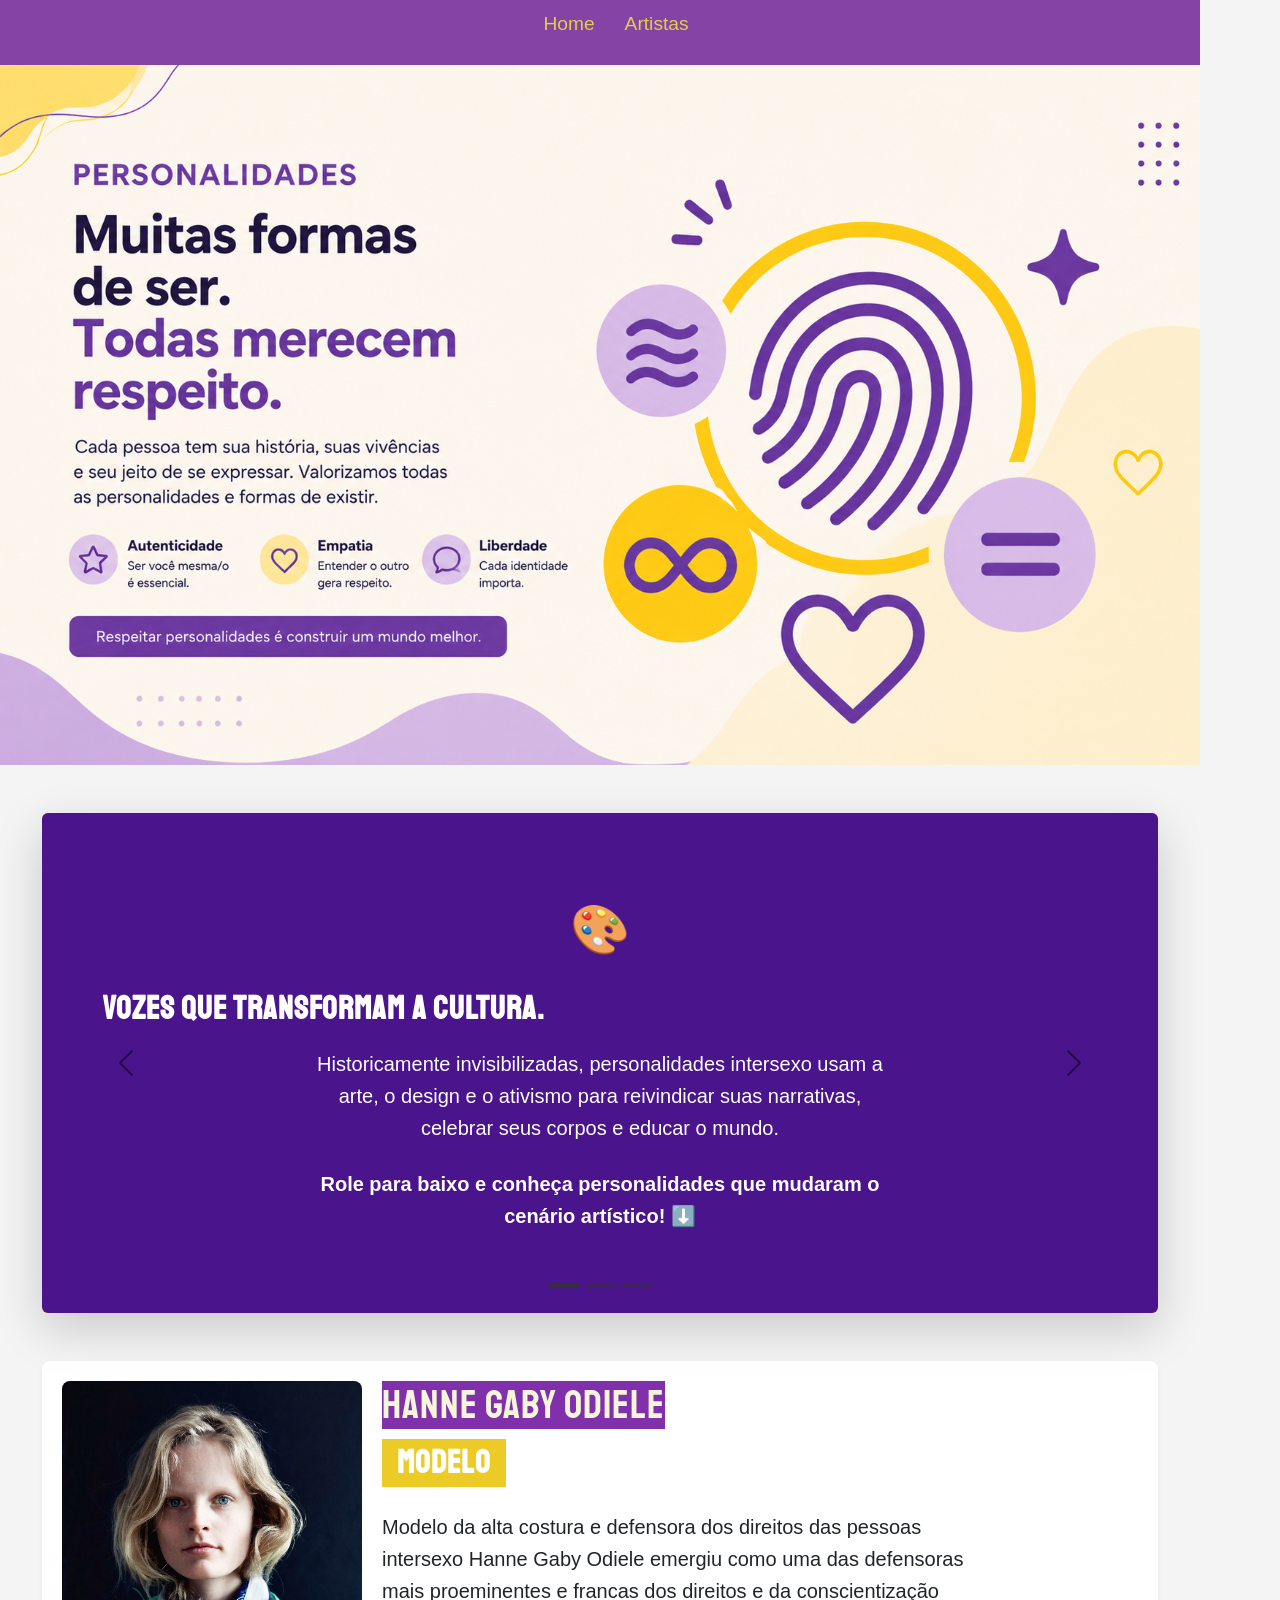
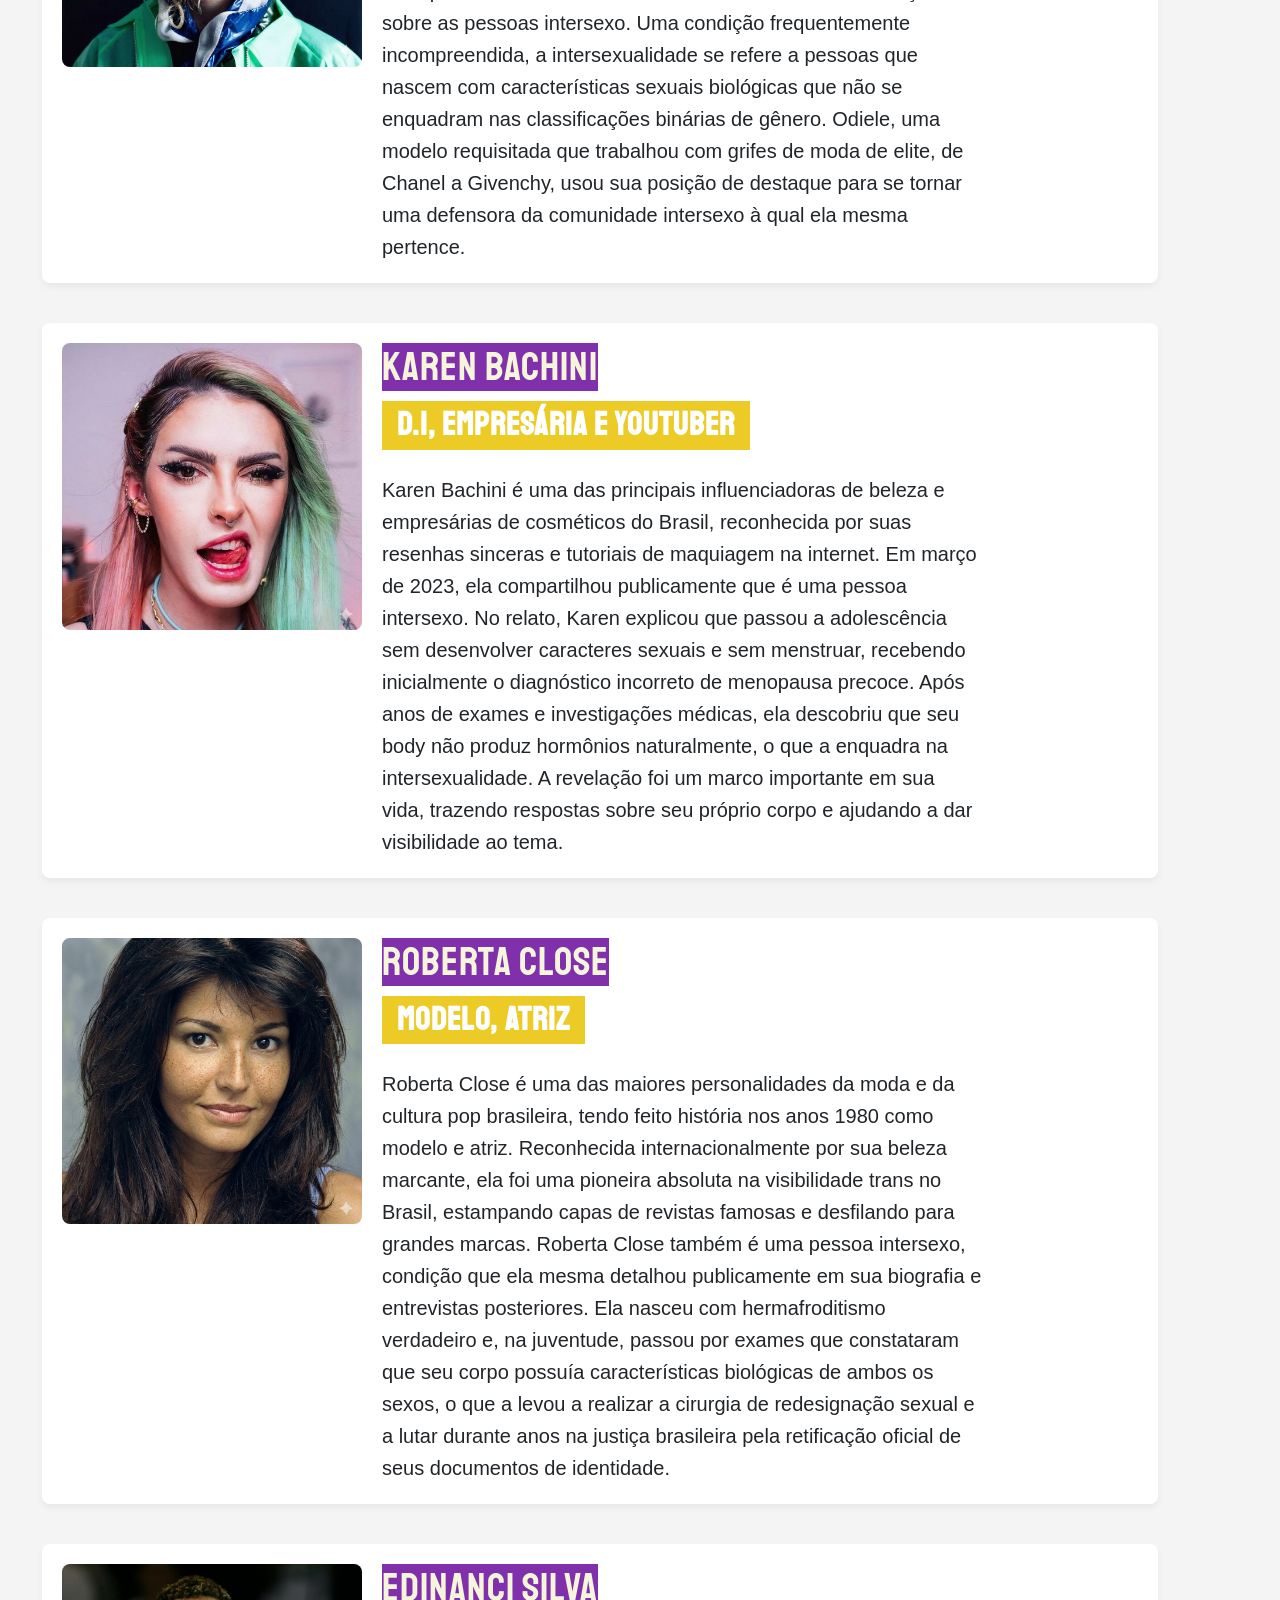
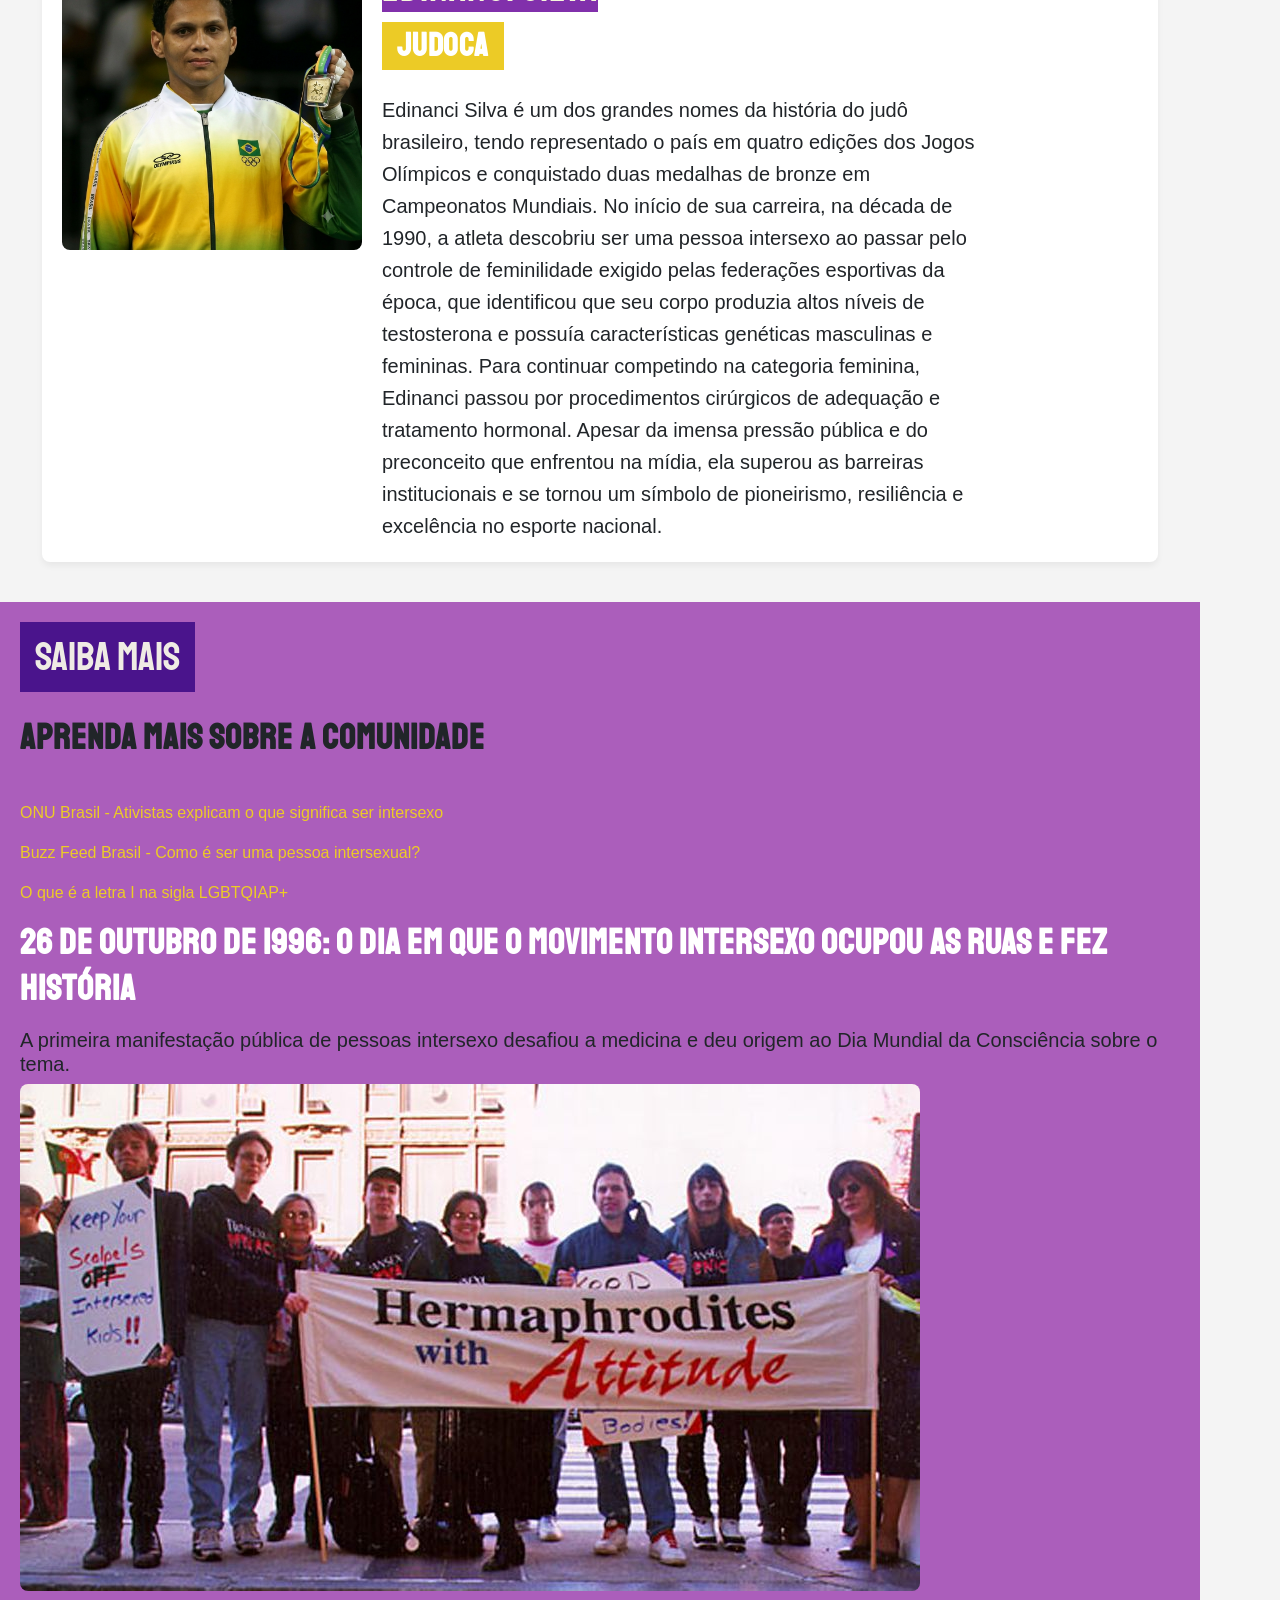
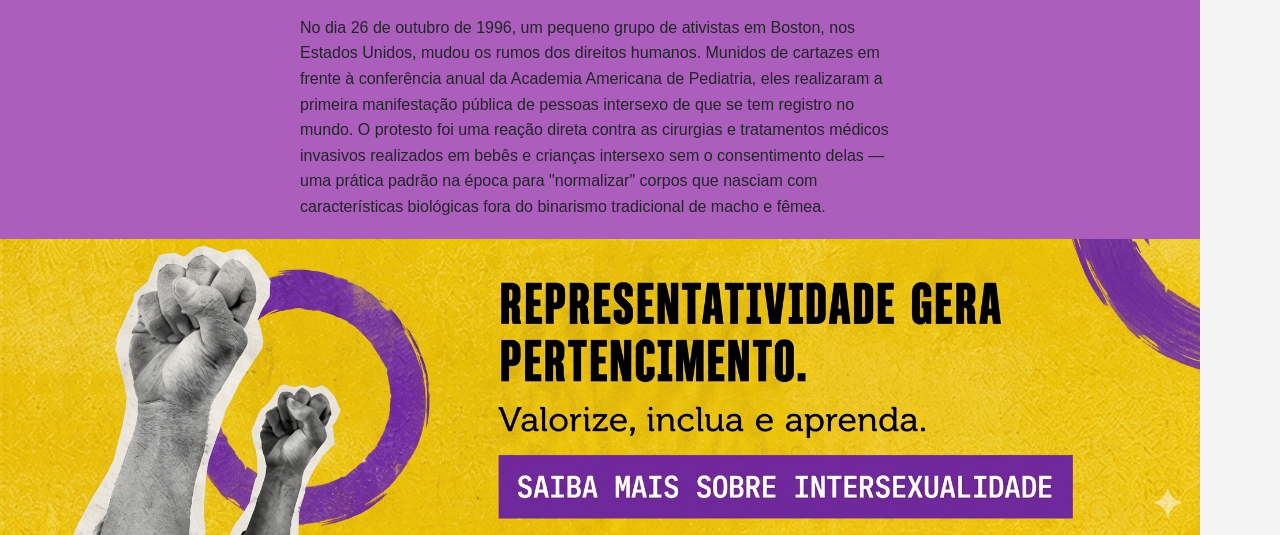
==== commit b7fe93a6: "modificadodnovo" ====
--- a/Artistas/pag1.html
+++ b/Artistas/pag1.html
@@ -8,7 +8,6 @@
     <link rel="stylesheet" href="../style.css">
     <link rel="stylesheet" href="style.css">
     
-    <!-- Bootstrap 5.3.2 -->
     <link href="https://cdn.jsdelivr.net/npm/bootstrap@5.3.2/dist/css/bootstrap.min.css" rel="stylesheet">
     
     <link rel="preconnect" href="https://fonts.googleapis.com">
@@ -26,27 +25,7 @@
             font-family: var(--font-main);
             background-color: #f4f4f4;
             min-height: 100vh;
-        }
-
-        /* Menu de Navegação Responsivo */
-        nav {
-            background-color: #ffffff;
-            box-shadow: 0 2px 4px rgba(0,0,0,0.1);
-            padding: 15px;
-        }
-        nav ul {
-            list-style: none;
-            padding: 0;
-            margin: 0;
-            display: flex;
-            justify-content: center;
-            gap: 20px;
-        }
-        nav ul li a {
-            color: var(--color-purple);
-            text-decoration: none;
-            font-weight: bold;
-            font-size: 1.1rem;
+            /* Removido o flex do body para não quebrar a rolagem vertical e estrutura */
         }
 
         /* Banner Responsivo */
@@ -56,9 +35,12 @@
             display: block;
         }
 
-        /* Estilização do Carrossel Adaptável */
+        /* Estilização do Carrossel */
         .carousel-item {
-            height: 550px;
+            height: 500px;
+            display: flex;
+            align-items: center;
+            justify-content: center;
             padding: 40px;
             color: white;
             transition: transform 0.6s ease-in-out;
@@ -69,24 +51,24 @@
         .slide-purple { background-color: var(--color-purple); }
         .slide-yellow { background-color: var(--color-yellow); color: var(--color-purple) !important; }
 
+        /* CORREÇÃO AQUI: Ajuste para o texto do carrossel não sumir no mobile */
         .carousel-caption {
-            position: absolute;
-            top: 50%;
-            left: 50%;
-            transform: translate(-50%, -50%);
-            width: 85%;
-            padding: 0;
+            position: relative;
+            left: 0;
+            right: 0;
+            bottom: 0;
+            padding: 20px;
             text-align: center;
-            bottom: auto;
+            width: 100%;
         }
 
         h2 { font-weight: 800; margin-bottom: 20px; }
         p { font-size: 1.25rem; max-width: 600px; margin: 0 auto; line-height: 1.6; }
 
-        /* Bandeira Intersexo Simplificada */
+        /* Bandeira Intersexo Simplificada (Círculo Roxo) */
         .flag-icon {
-            width: 80px;
-            height: 80px;
+            width: 100px;
+            height: 100px;
             border: 5px solid var(--color-purple);
             border-radius: 50%;
             margin: 0 auto 20px;
@@ -113,12 +95,18 @@
             to { opacity: 1; transform: translateY(0); }
         }
 
-        /* container-artista (Flexbox responsivo) */
+        /* CORREÇÃO AQUI: Altura automática para o carrossel caber no celular */
+        @media (max-width: 768px) {
+            .carousel-item { height: auto; min-height: 450px; padding: 20px; }
+            p { font-size: 1.1rem; }
+        }
+
+        /* NOVA CLASSE: container-artista (Evita conflito com o Bootstrap) */
         .container-artista {
             display: flex;
             align-items: flex-start;
             margin-bottom: 40px;
-            padding: 30px;
+            padding: 20px;
             background: #fff;
             border-radius: 8px;
             box-shadow: 0 4px 6px rgba(0,0,0,0.05);
@@ -127,7 +115,7 @@
         .container-artista img {
             width: 300px;
             height: auto;
-            margin-right: 30px;
+            margin-right: 20px;
             flex-shrink: 0;
             border-radius: 8px; 
         }
@@ -141,7 +129,6 @@
         .container-artista h1 {
             margin-top: 0;
             margin-bottom: 10px;
-            font-size: 2rem;
         }
 
         .profissao {
@@ -151,70 +138,28 @@
             width: max-content;   
             max-width: 100%;     
             padding: 5px 15px;
-            margin: 0 0 15px 0;                  
-            font-size: 1rem;
+            margin: 0;                  
         }
 
         /* Imagens extras e utilitários de responsividade */
+        /* CORREÇÃO AQUI: Garante que a imagem final não quebre o layout no mobile */
         .fakeimg img {
-            width: 100%;
-            max-width: 600px;
+            max-width: 100%;
             height: auto;
             border-radius: 8px;
-            margin: 15px 0;
-        }
-
-        /* Seção Saiba Mais Otimizada */
-        .saibacontainer {
-            background-color: rgb(171, 94, 187);
-            color: white;
-            padding: 40px 20px;
-            margin-top: 50px;
-            border-radius: 8px;
-        }
-
-        .saiba-mais {
-            font-size: 1.5rem;
-            font-weight: bold;
-            text-transform: uppercase;
-            letter-spacing: 1px;
-        }
-
-        .saibacontainer ul {
-            padding-left: 20px;
-        }
-
-        .seu-botao-estilizado {
-            color: #fff;
-            text-decoration: underline;
-            font-weight: 500;
+        }
+
+        .saiba {
+            padding: 20px;
+            background: #fff;
+            margin-top: 40px;
         }
         
-        .seu-botao-estilizado:hover {
-            color: var(--color-yellow);
-        }
-
-        /* Media Queries para Telas Menores (Celulares e Tablets) */
         @media (max-width: 768px) {
-            .carousel-item { 
-                height: auto; 
-                min-height: 500px; 
-                padding: 40px 20px; 
-            }
-            .carousel-caption {
-                position: relative;
-                top: 0;
-                left: 0;
-                transform: none;
-                width: 100%;
-            }
-            p { font-size: 1.1rem; }
-
             .container-artista {
                 flex-direction: column; 
                 align-items: center;    
                 text-align: center;           
-                padding: 20px;
             }
 
             .container-artista .content {
@@ -223,10 +168,15 @@
 
             .container-artista img {
                 width: 100%;            
-                max-width: 280px;     
+                max-width: 340px;     
                 margin-right: 0;      
-                margin-bottom: 20px;    
+                margin-bottom: 15px;    
             }
+        }
+
+        .saibacontainer{
+            background-color: rgb(171, 94, 187);
+            padding: 20px; /* Adicionado um padding interno para o texto não colar na borda no mobile */
         }
     </style>
 </head>
@@ -235,7 +185,7 @@
 <nav>
     <ul>
         <li><a href="../index.html">Home</a></li>
-        <li><a href="pag1.html">Artistas</a></li>
+        <li><a href="pag1.html" >Artistas</a></li>
     </ul>
 </nav>
 
@@ -255,8 +205,8 @@
             <div class="carousel-inner rounded shadow-lg">
                 <div class="carousel-item active slide-purple">
                     <div class="carousel-caption">
-                        <svg width="80" height="80" viewBox="0 0 100 100" class="mb-4">
-                            <circle cx="50" cy="50" r="40" stroke="white" stroke-width="4" fill="none" opacity="0.5"/>
+                        <svg width="100" height="100" viewBox="0 0 100 100" class="mb-4">
+                            <circle cx="50" cy="50" r="40" stroke="white" stroke-width="4" fill="none" opacity="0.3"/>
                         </svg>
                         <h2>O que é ser uma pessoa intersexo?</h2>
                         <p>Pessoas intersexo nascem com <strong>características biológicas</strong> (como anatomia reprodutiva, órgãos genitais, hormônios ou cromossomos) que não se encaixam nas definições típicas de corpos masculinos ou femininos.</p>
@@ -266,17 +216,17 @@
                 <div class="carousel-item slide-yellow">
                     <div class="carousel-caption">
                         <div class="flag-icon"></div>
-                        <h2>Uma realidade natural e diversa.</h2>
+                        <h2 style="color: var(--color-purple);">Uma realidade natural e diversa.</h2>
                         <p>Cerca de <strong>1,7% da população mundial</strong> nasce com traços intersexo — uma estatística comparável ao número de pessoas que nascem com cabelos ruivos. A bandeira, com o círculo roxo em fundo amarelo, simboliza a totalidade e o direito de ser quem é.</p>
                     </div>
                 </div>
 
                 <div class="carousel-item slide-purple">
                     <div class="carousel-caption">
-                        <div class="mb-3" style="font-size: 2.5rem;">🎨</div>
+                        <div class="mb-4" style="font-size: 3rem;">🎨</div>
                         <h2>Vozes que transformam a cultura.</h2>
                         <p>Historicamente invisibilizadas, personalidades intersexo usam a arte, o design e o ativismo para reivindicar suas narrativas, celebrar seus corpos e educar o mundo.</p>
-                        <p class="mt-3 fw-bold">Role para baixo e conheça personalidades que mudaram o cenário artístico! ⬇️</p>
+                        <p class="mt-4 fw-bold">Role para baixo e conheça personalidades que mudaram o cenário artístico! ⬇️</p>
                     </div>
                 </div>
             </div>
@@ -300,6 +250,7 @@
         <div class="content">
             <h1 class="artista">Hanne Gaby Odiele</h1>
             <h2 class="profissao">Modelo</h2>
+            <br>
             <p>Modelo da alta costura e defensora dos direitos das pessoas intersexo Hanne Gaby Odiele emergiu como uma das defensoras mais proeminentes e francas dos direitos e da conscientização sobre as pessoas intersexo. Uma condição frequentemente incompreendida, a intersexualidade se refere a pessoas que nascem com características sexuais biológicas que não se enquadram nas classificações binárias de gênero. Odiele, uma modelo requisitada que trabalhou com grifes de moda de elite, de Chanel a Givenchy, usou sua posição de destaque para se tornar uma defensora da comunidade intersexo à qual ela mesma pertence.</p>
         </div>
     </div>
@@ -309,7 +260,8 @@
         <div class="content">
             <h1 class="artista">Karen Bachini</h1>
             <h2 class="profissao">D.I, Empresária e Youtuber</h2>
-            <p>Karen Bachini é uma das principais influenciadoras de beleza e empresárias de cosméticos do Brasil, reconhecida por suas resenhas sinceras e tutoriais de maquiagem na internet. Em março de 2023, ela compartilhou publicamente que é uma pessoa intersexo. No relato, Karen explicou que passou a adolescência sem desenvolver caracteres sexuais e sem menstruar, recebendo inicialmente o diagnóstico incorreto de menopausa precoce. Após anos de exames e investigações médicas, ela descobriu que seu corpo não produz hormônios naturalmente, o que a enquadra na intersexualidade. A revelação foi um marco importante em sua vida, trazendo respostas sobre seu próprio corpo e ajudando a dar visibilidade ao tema.</p>
+            <br>
+            <p>Karen Bachini é uma das principais influenciadoras de beleza e empresárias de cosméticos do Brasil, reconhecida por suas resenhas sinceras e tutoriais de maquiagem na internet. Em março de 2023, ela compartilhou publicamente que é uma pessoa intersexo. No relato, Karen explicou que passou a adolescência sem desenvolver caracteres sexuais e sem menstruar, recebendo inicialmente o diagnóstico incorreto de menopausa precoce. Após anos de exames e investigações médicas, ela descobriu que seu body não produz hormônios naturalmente, o que a enquadra na intersexualidade. A revelação foi um marco importante em sua vida, trazendo respostas sobre seu próprio corpo e ajudando a dar visibilidade ao tema.</p>
         </div>
     </div>
 
@@ -318,6 +270,7 @@
         <div class="content">
             <h1 class="artista">Roberta Close</h1>
             <h2 class="profissao">Modelo, Atriz</h2>
+            <br>
             <p>Roberta Close é uma das maiores personalidades da moda e da cultura pop brasileira, tendo feito história nos anos 1980 como modelo e atriz. Reconhecida internacionalmente por sua beleza marcante, ela foi uma pioneira absoluta na visibilidade trans no Brasil, estampando capas de revistas famosas e desfilando para grandes marcas. Roberta Close também é uma pessoa intersexo, condição que ela mesma detalhou publicamente em sua biografia e entrevistas posteriores. Ela nasceu com hermafroditismo verdadeiro e, na juventude, passou por exames que constataram que seu corpo possuía características biológicas de ambos os sexos, o que a levou a realizar a cirurgia de redesignação sexual e a lutar durante anos na justiça brasileira pela retificação oficial de seus documentos de identidade.</p>
         </div>
     </div>
@@ -327,50 +280,50 @@
         <div class="content">
             <h1 class="artista">Edinanci Silva</h1>
             <h2 class="profissao">Judoca</h2>
+            <br>
             <p>Edinanci Silva é um dos grandes nomes da história do judô brasileiro, tendo representado o país em quatro edições dos Jogos Olímpicos e conquistado duas medalhas de bronze em Campeonatos Mundiais. No início de sua carreira, na década de 1990, a atleta descobriu ser uma pessoa intersexo ao passar pelo controle de feminilidade exigido pelas federações esportivas da época, que identificou que seu corpo produzia altos níveis de testosterona e possuía características genéticas masculinas e femininas. Para continuar competindo na categoria feminina, Edinanci passou por procedimentos cirúrgicos de adequação e tratamento hormonal. Apesar da imensa pressão pública e do preconceito que enfrentou na mídia, ela superou as barreiras institucionais e se tornou um símbolo de pioneirismo, resiliência e excelência no esporte nacional.</p>
         </div>
     </div>
 
 </main>
 
-<!-- Inclusão de container Bootstrap aqui para alinhar as margens laterais com o resto do site -->
-<div class="container">
-    <article class="saibacontainer shadow">
-        <span class="saiba-mais">Saiba mais</span>
-        <h2 class="mt-3">Aprenda mais sobre a comunidade</h2>
-        <ul class="mt-3">
-            <li class="mb-3">
-                <a href="https://www.youtube.com/watch?v=TUGv8axyhzY" target="_blank" class="seu-botao-estilizado">
-                    ONU Brasil - Ativistas explicam o que significa ser intersexo
-                </a>
-            </li>
-            <li class="mb-3">
-                <a href="https://youtu.be/qJK5hy7R7kg?si=qsb7WWxIArcgRmwl" target="_blank" class="seu-botao-estilizado">
-                    Buzz Feed Brasil - Como é ser uma pessoa intersexual? 
-                </a>
-            </li>
-            <li class="mb-3"> 
-                <a href="https://youtu.be/e3vZ3_-Sp2M?si=pESdIx30IqT0Qwcl" target="_blank" class="seu-botao-estilizado">
-                    O que é a letra I na sigla LGBTQIAP+
-                </a>
-            </li>
-        </ul> 
-
-        <hr class="my-4" style="border-color: rgba(255,255,255,0.3);">
-
-        <h2 class="outubro">26 de outubro de 1996: O dia em que o movimento intersexo ocupou as ruas e fez história</h2>
-        <h5 class="fw-normal text-light opacity-75">A primeira manifestação pública de pessoas intersexo desafiou a medicina e deu origem ao Dia Mundial da Consciência sobre o tema.</h5>
-        
-        <div class="fakeimg text-center"><img src="hwa-boston-cine.jpg" alt="Manifestação em Boston"></div>
-        
-        <p class="mt-3">No dia 26 de outubro de 1996, um pequeno grupo de ativistas em Boston, nos Estados Unidos, mudou os rumos dos direitos humanos. Munidos de cartazes em frente à conferência anual da Academia Americana de Pediatria, eles realizaram a primeira manifestação pública de pessoas intersexo de que se tem registro no mundo.</p>
-        <p>O protesto foi uma reação direta contra as cirurgias e tratamentos médicos invasivos realizados em bebês e crianças intersexo sem o consentimento delas — uma prática padrão na época para "normalizar" corpos que nasciam com características biológicas fora do binarismo tradicional de macho e fêmea.</p>
-    </article>
-</div>
+<article class="saibacontainer">
+    <span class="saiba-mais">Saiba mais</span>
+    <br>
+    <br>
+    <h2>Aprenda mais sobre a comunidade</h2>
+    <br>
+    <ul>
+        <li class="mb-3">
+            <a href="https://www.youtube.com/watch?v=TUGv8axyhzY" target="_blank" class="seu-botao-estilizado">
+                ONU Brasil - Ativistas explicam o que significa ser intersexo
+            </a>
+        </li>
+        <li class="mb-3">
+            <a href="https://youtu.be/qJK5hy7R7kg?si=qsb7WWxIArcgRmwl" target="_blank" class="seu-botao-estilizado">
+                Buzz Feed Brasil - Como é ser uma pessoa intersexual? 
+            </a>
+        </li>
+        <li class="mb-3"> 
+            <a href="https://youtu.be/e3vZ3_-Sp2M?si=pESdIx30IqT0Qwcl" target="_blank" class="seu-botao-estilizado">
+                O que é a letra I na sigla LGBTQIAP+
+            </a>
+        </li>
+    </ul> 
+
+      <h2 class="outubro">26 de outubro de 1996: O dia em que o movimento intersexo ocupou as ruas e fez história</h2>
+      <h5>A primeira manifestação pública de pessoas intersexo desafiou a medicina e deu origem ao Dia Mundial da Consciência sobre o tema.</h5>
+      <div class="fakeimg"><img src="hwa-boston-cine.jpg"></div>
+      <br> 
+      <p>No dia 26 de outubro de 1996, um pequeno grupo de ativistas em Boston, nos Estados Unidos, mudou os rumos dos direitos humanos. Munidos de cartazes em frente à conferência anual da Academia Americana de Pediatria, eles realizaram a primeira manifestação pública de pessoas intersexo de que se tem registro no mundo.
+
+O protesto foi uma reação direta contra as cirurgias e tratamentos médicos invasivos realizados em bebês e crianças intersexo sem o consentimento delas — uma prática padrão na época para "normalizar" corpos que nasciam com características biológicas fora do binarismo tradicional de macho e fêmea.</p>
+
+</article>
 
 <script src="https://cdn.jsdelivr.net/npm/bootstrap@5.3.2/dist/js/bootstrap.bundle.min.js"></script>
 
-<footer class="rodape mt-5">
+<footer class="rodape">
     <a href="https://thisisintersex.org/" target="_blank">
         <img src="rodape3.png" class="rodape-img" style="width: 100%; height: auto;" alt="Rodapé Mês da Diversidade">
     </a>
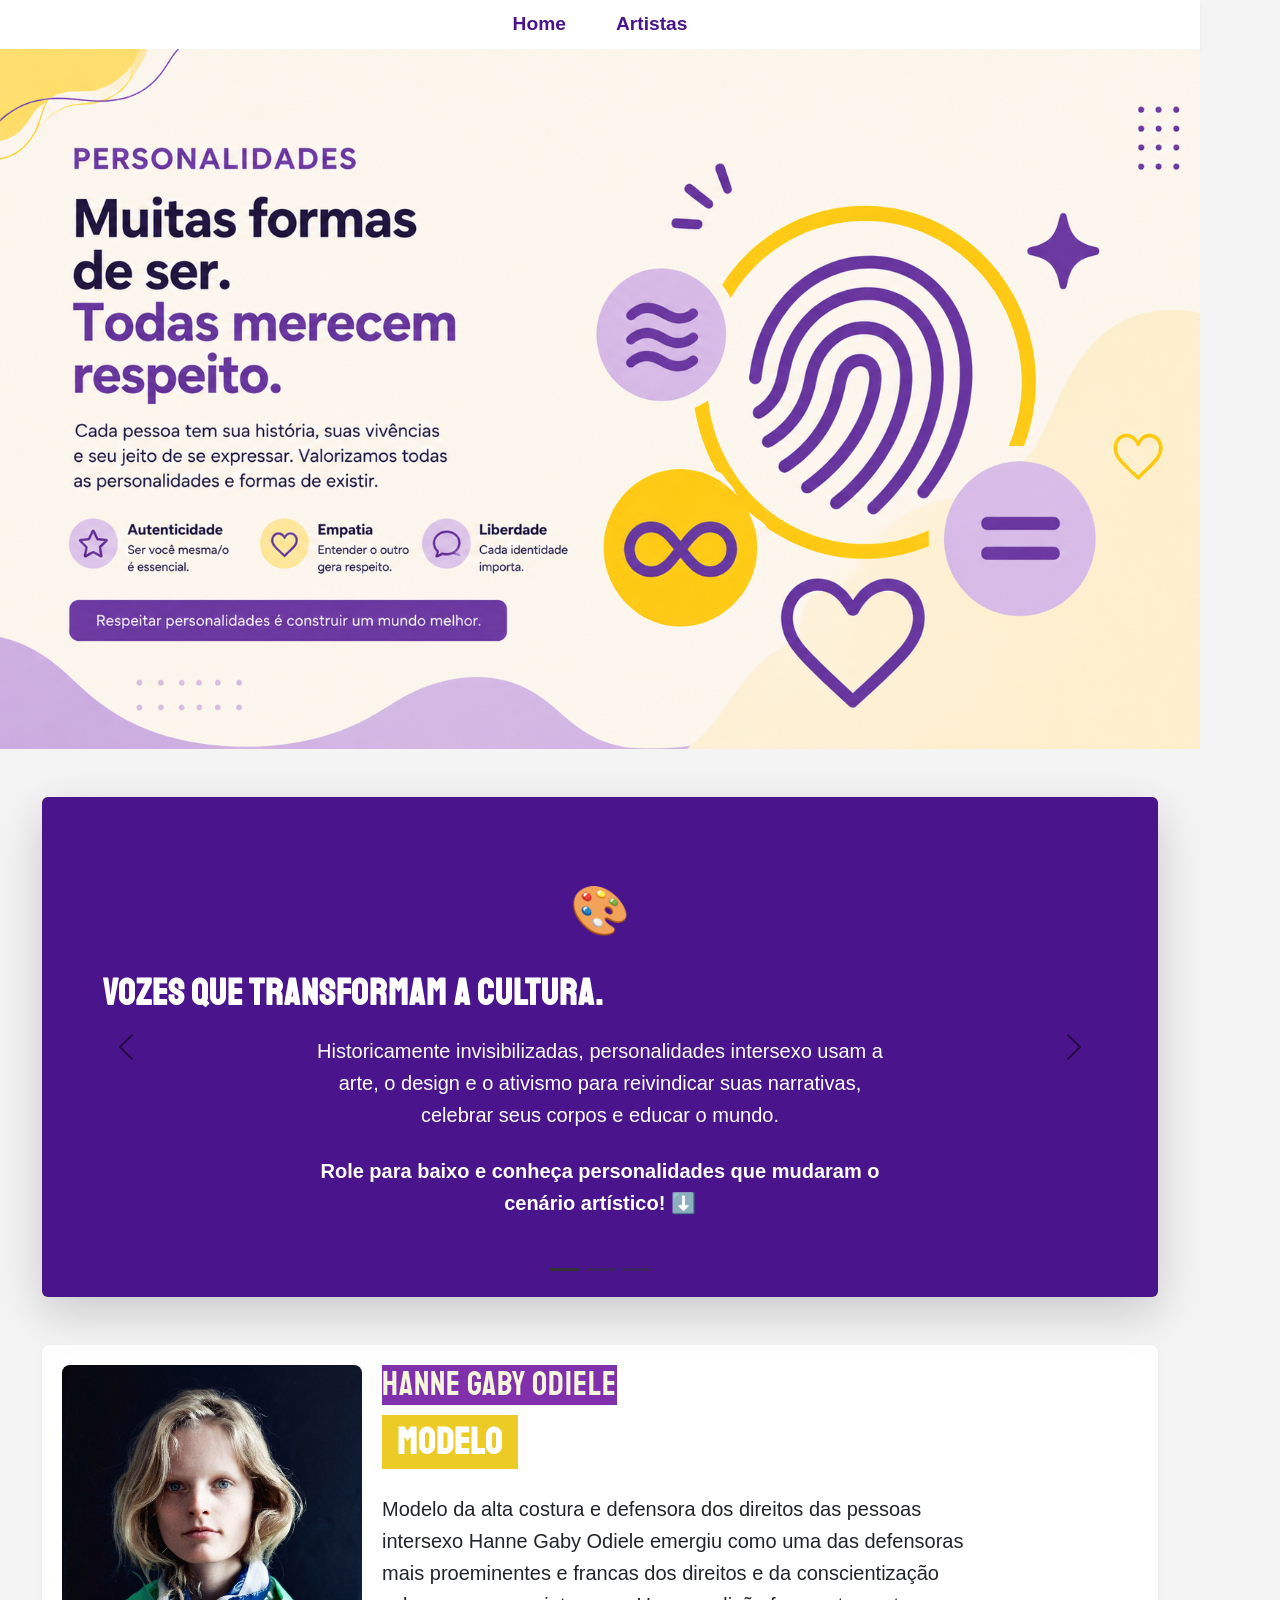
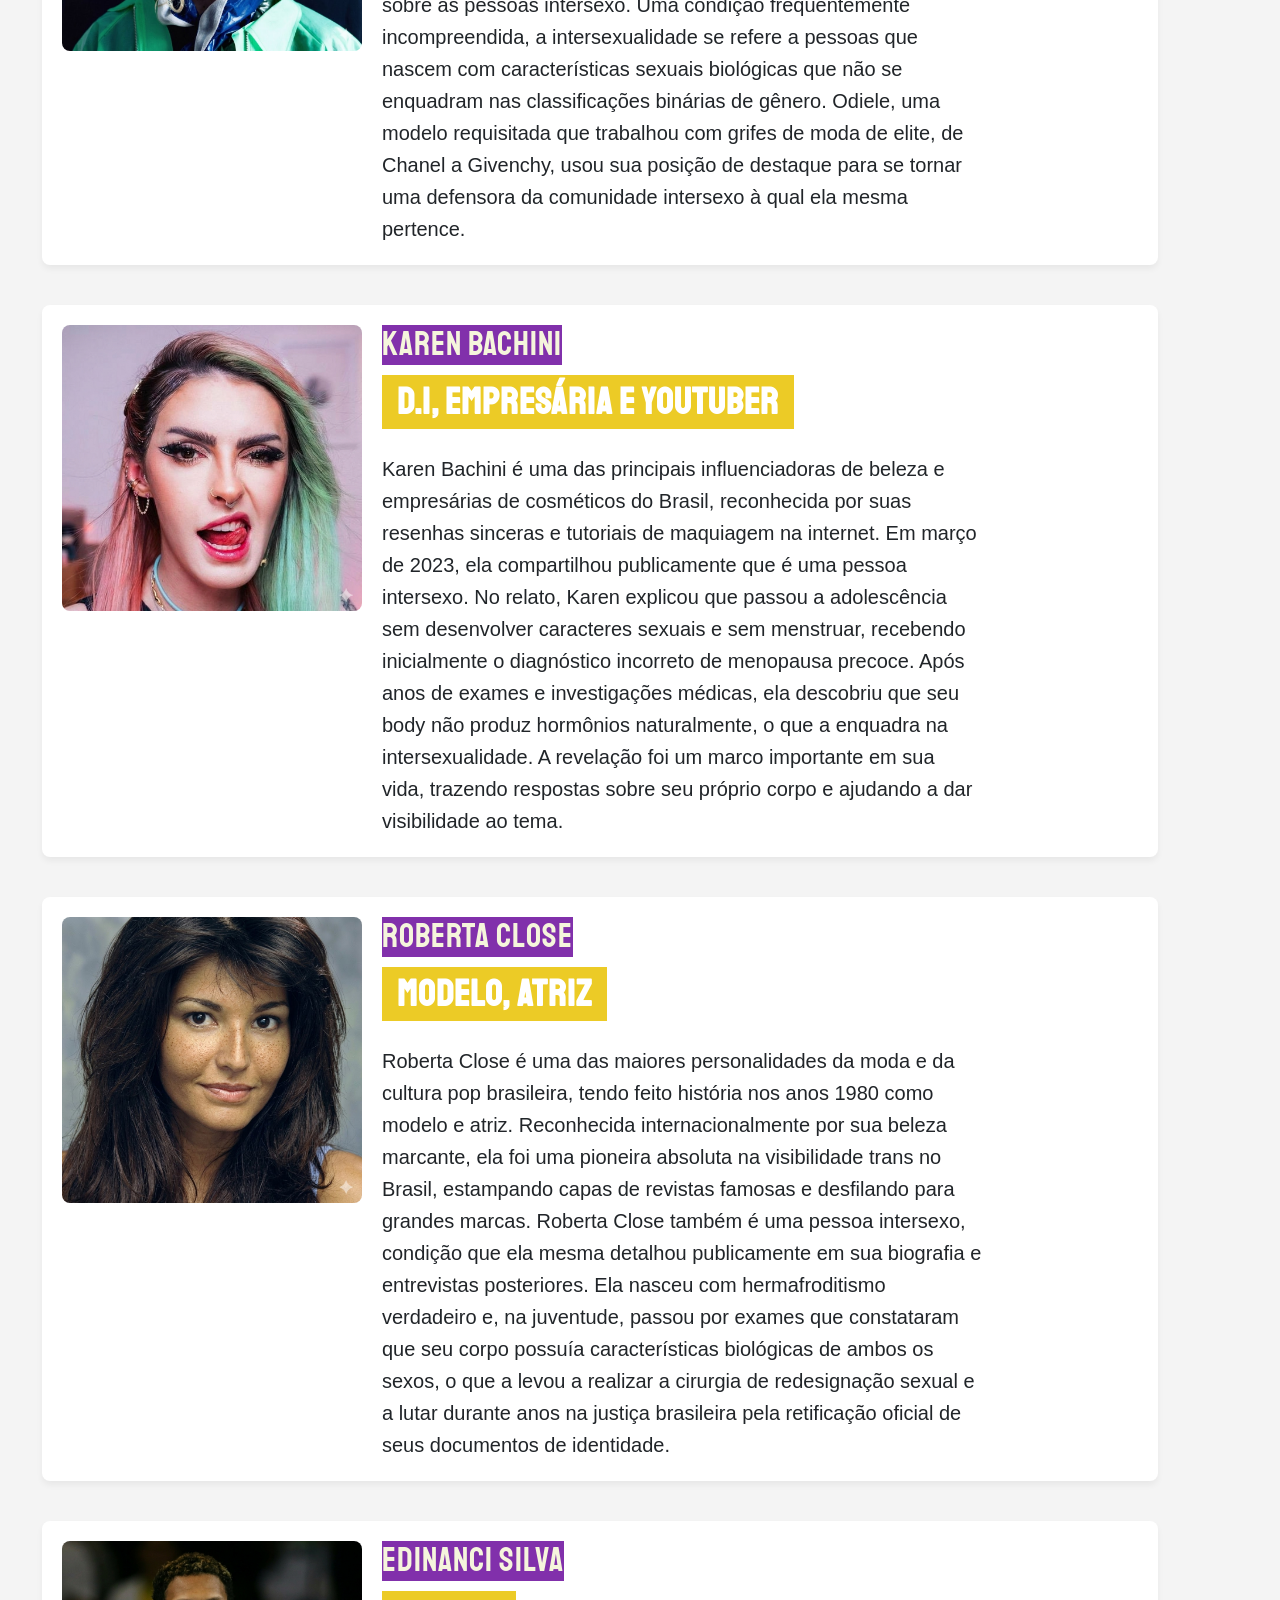
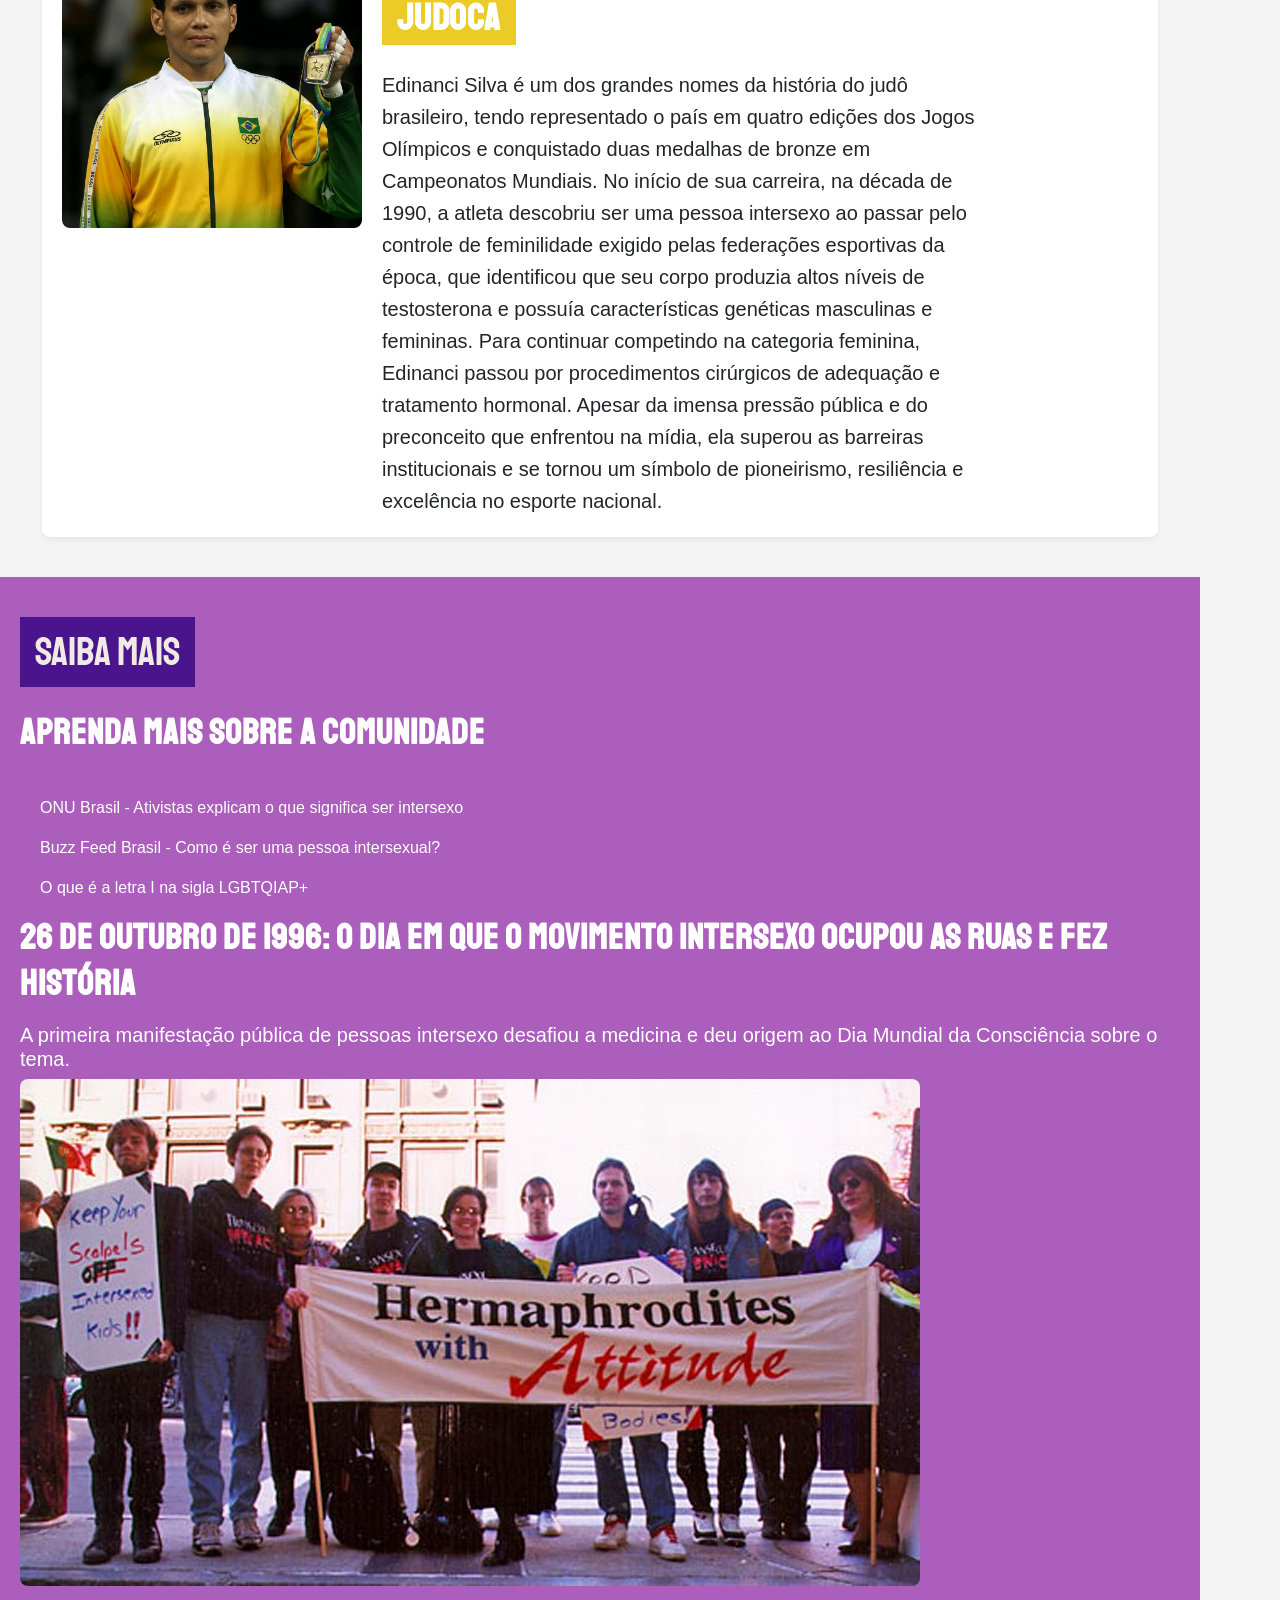
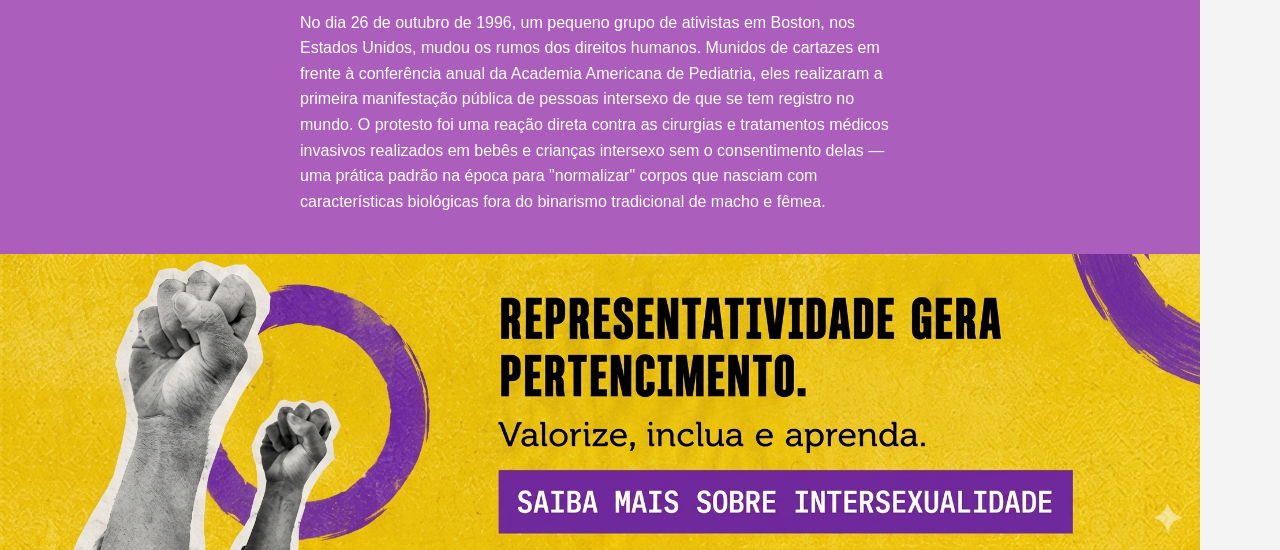
==== commit 1f138b2a: "mo" ====
--- a/Artistas/pag1.html
+++ b/Artistas/pag1.html
@@ -25,7 +25,26 @@
             font-family: var(--font-main);
             background-color: #f4f4f4;
             min-height: 100vh;
-            /* Removido o flex do body para não quebrar a rolagem vertical e estrutura */
+        }
+
+        /* AJUSTE RESPONSIVO: Navegação principal */
+        nav {
+            background-color: #fff;
+            padding: 10px 20px;
+            box-shadow: 0 2px 4px rgba(0,0,0,0.05);
+        }
+        nav ul {
+            display: flex;
+            gap: 20px;
+            list-style: none;
+            margin: 0;
+            padding: 0;
+            flex-wrap: wrap; /* Evita quebra de layout se houver mais itens */
+        }
+        nav a {
+            text-decoration: none;
+            color: var(--color-purple);
+            font-weight: bold;
         }
 
         /* Banner Responsivo */
@@ -51,7 +70,7 @@
         .slide-purple { background-color: var(--color-purple); }
         .slide-yellow { background-color: var(--color-yellow); color: var(--color-purple) !important; }
 
-        /* CORREÇÃO AQUI: Ajuste para o texto do carrossel não sumir no mobile */
+        /* Ajuste para o texto do carrossel não sumir no mobile */
         .carousel-caption {
             position: relative;
             left: 0;
@@ -62,7 +81,13 @@
             width: 100%;
         }
 
-        h2 { font-weight: 800; margin-bottom: 20px; }
+        /* AJUSTE RESPONSIVO: Títulos adaptáveis */
+        h2 { 
+            font-weight: 800; 
+            margin-bottom: 20px; 
+            font-size: calc(1.5rem + 1vw); /* Diminui proporcionalmente em telas menores */
+        }
+        
         p { font-size: 1.25rem; max-width: 600px; margin: 0 auto; line-height: 1.6; }
 
         /* Bandeira Intersexo Simplificada (Círculo Roxo) */
@@ -95,9 +120,9 @@
             to { opacity: 1; transform: translateY(0); }
         }
 
-        /* CORREÇÃO AQUI: Altura automática para o carrossel caber no celular */
+        /* Altura automática para o carrossel caber no celular */
         @media (max-width: 768px) {
-            .carousel-item { height: auto; min-height: 450px; padding: 20px; }
+            .carousel-item { height: auto; min-height: 450px; padding: 40px 20px; }
             p { font-size: 1.1rem; }
         }
 
@@ -129,6 +154,7 @@
         .container-artista h1 {
             margin-top: 0;
             margin-bottom: 10px;
+            font-size: calc(1.6rem + 0.6vw);
         }
 
         .profissao {
@@ -138,11 +164,10 @@
             width: max-content;   
             max-width: 100%;     
             padding: 5px 15px;
-            margin: 0;                  
+            margin: 0;                 
         }
 
         /* Imagens extras e utilitários de responsividade */
-        /* CORREÇÃO AQUI: Garante que a imagem final não quebre o layout no mobile */
         .fakeimg img {
             max-width: 100%;
             height: auto;
@@ -155,6 +180,7 @@
             margin-top: 40px;
         }
         
+        /* AJUSTE RESPONSIVO: Container de Artistas & Seção Saiba Mais */
         @media (max-width: 768px) {
             .container-artista {
                 flex-direction: column; 
@@ -172,11 +198,32 @@
                 margin-right: 0;      
                 margin-bottom: 15px;    
             }
-        }
-
-        .saibacontainer{
+
+            .saibacontainer h2, .saibacontainer h5, .saibacontainer p {
+                text-align: center; /* Centraliza blocos longos de texto no mobile para melhor leitura */
+            }
+        }
+
+        .saibacontainer {
             background-color: rgb(171, 94, 187);
-            padding: 20px; /* Adicionado um padding interno para o texto não colar na borda no mobile */
+            padding: 40px 20px; /* Aumentado o espaçamento superior e lateral */
+            color: #fff; /* Garante legibilidade do texto padrão sobre o fundo roxo */
+        }
+
+        /* AJUSTE DE RESPONSIVIDADE: Links/Botões da lista que podiam quebrar */
+        .seu-botao-estilizado {
+            color: #fff;
+            word-break: break-word; /* Evita que URLs ou textos longos quebrem a tela lateralmente */
+        }
+        .saibacontainer ul {
+            padding-left: 20px;
+        }
+
+        /* Rodapé Garantido */
+        .rodape-img {
+            width: 100%;
+            height: auto;
+            display: block;
         }
     </style>
 </head>
@@ -298,17 +345,17 @@
             <a href="https://www.youtube.com/watch?v=TUGv8axyhzY" target="_blank" class="seu-botao-estilizado">
                 ONU Brasil - Ativistas explicam o que significa ser intersexo
             </a>
-        </li>
+        </td>
         <li class="mb-3">
             <a href="https://youtu.be/qJK5hy7R7kg?si=qsb7WWxIArcgRmwl" target="_blank" class="seu-botao-estilizado">
                 Buzz Feed Brasil - Como é ser uma pessoa intersexual? 
             </a>
-        </li>
+        </td>
         <li class="mb-3"> 
             <a href="https://youtu.be/e3vZ3_-Sp2M?si=pESdIx30IqT0Qwcl" target="_blank" class="seu-botao-estilizado">
                 O que é a letra I na sigla LGBTQIAP+
             </a>
-        </li>
+        </td>
     </ul> 
 
       <h2 class="outubro">26 de outubro de 1996: O dia em que o movimento intersexo ocupou as ruas e fez história</h2>
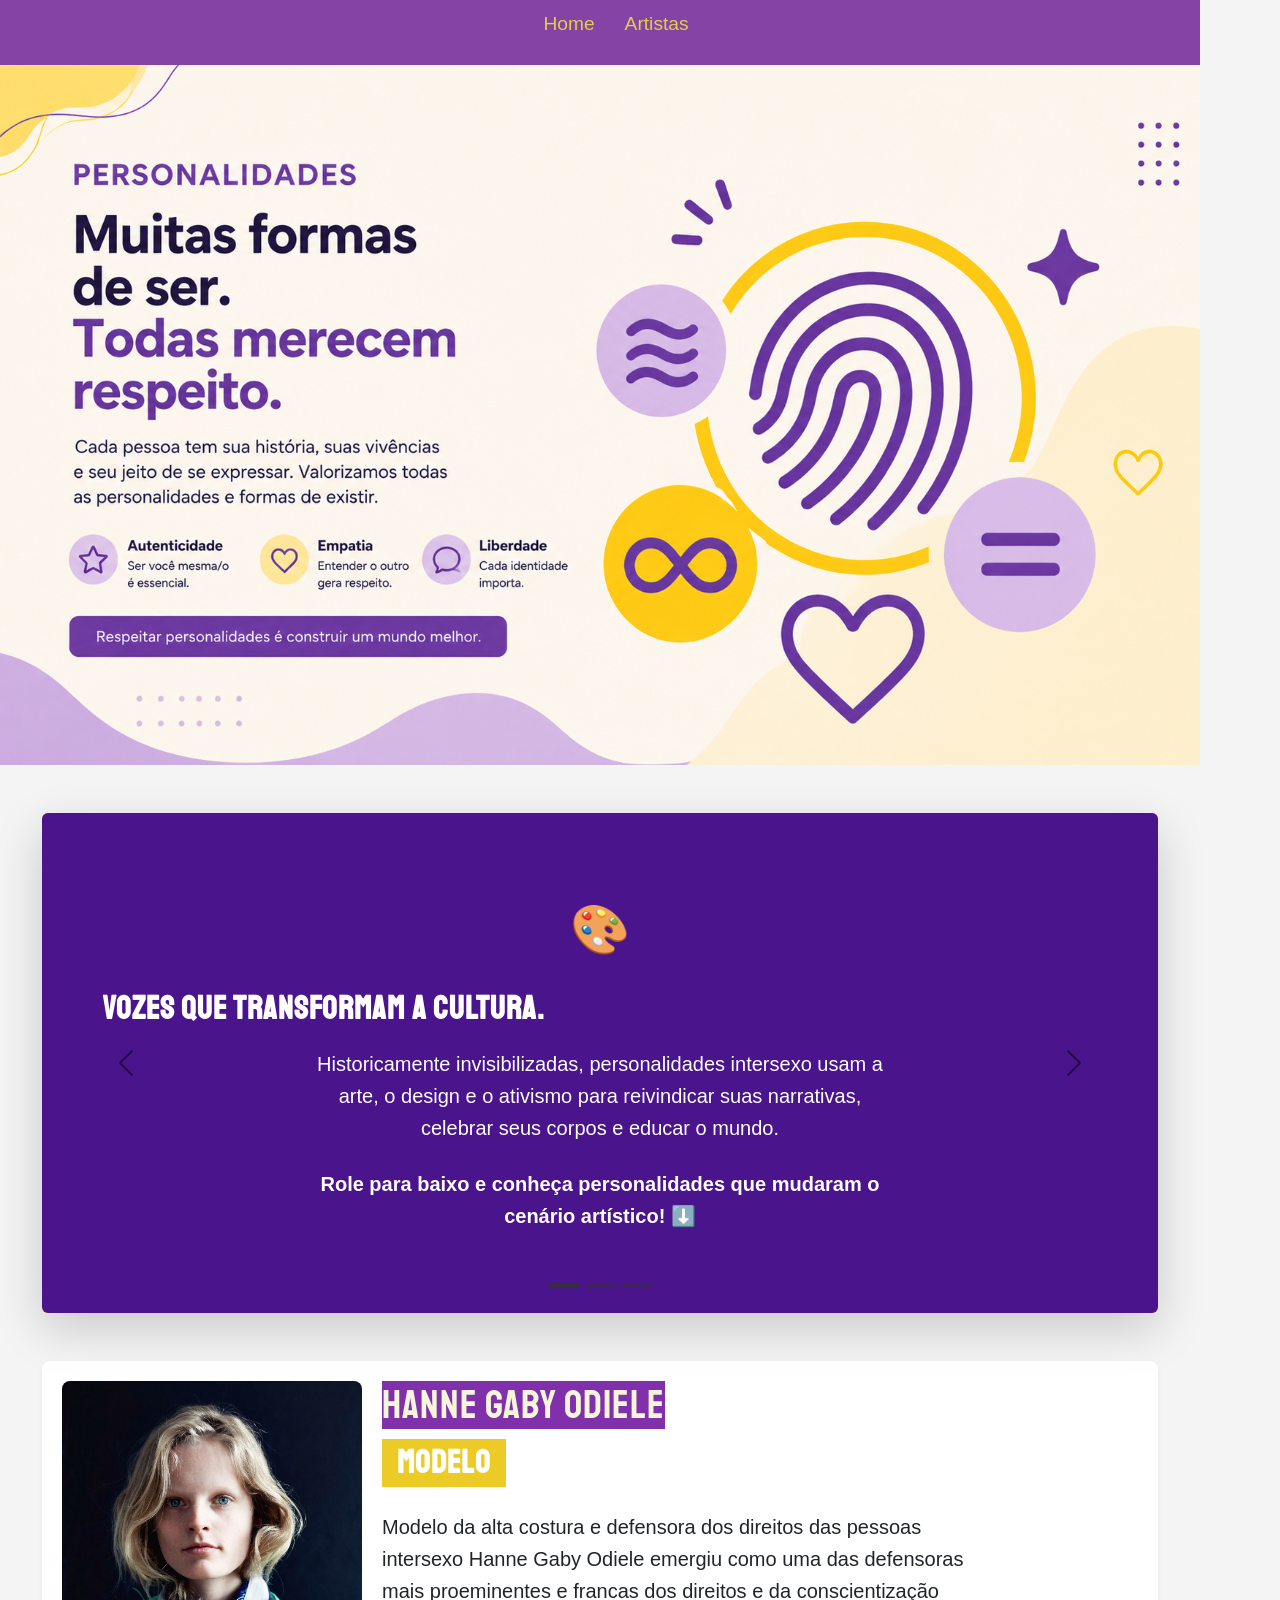
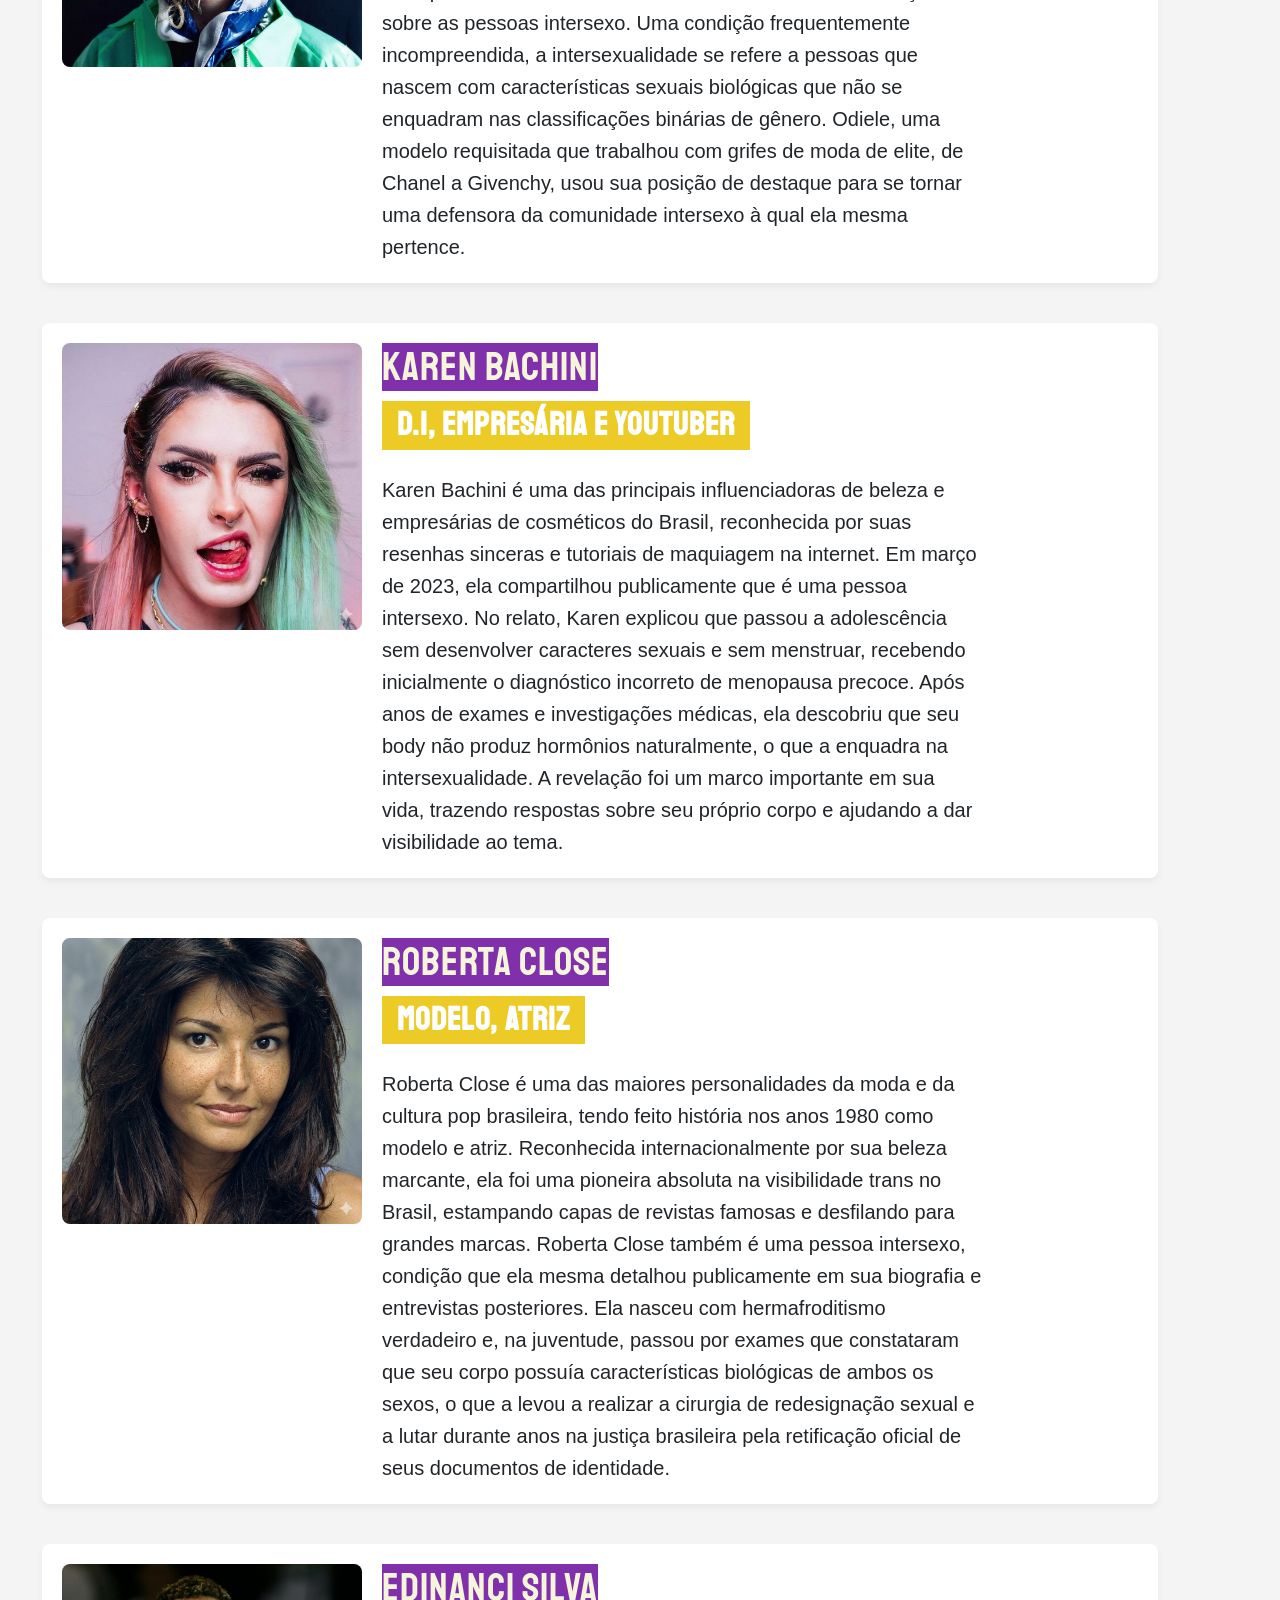
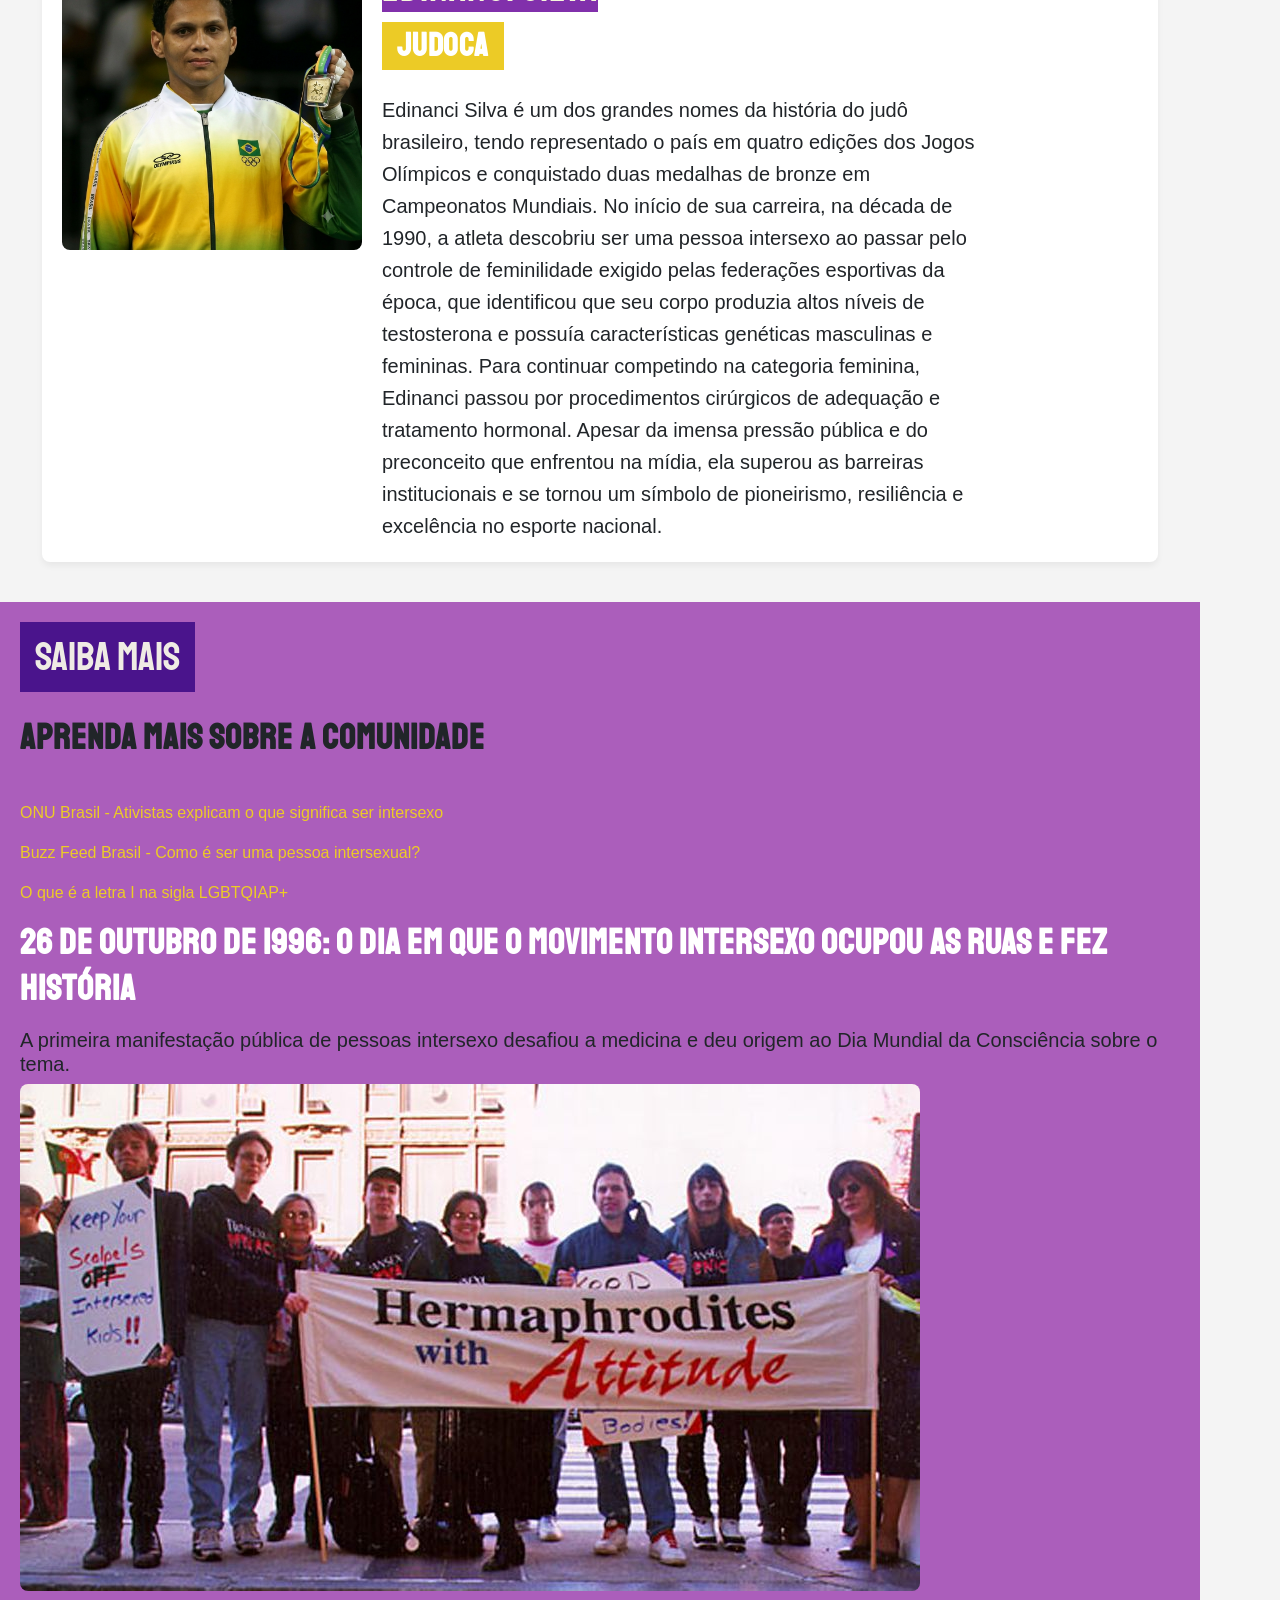
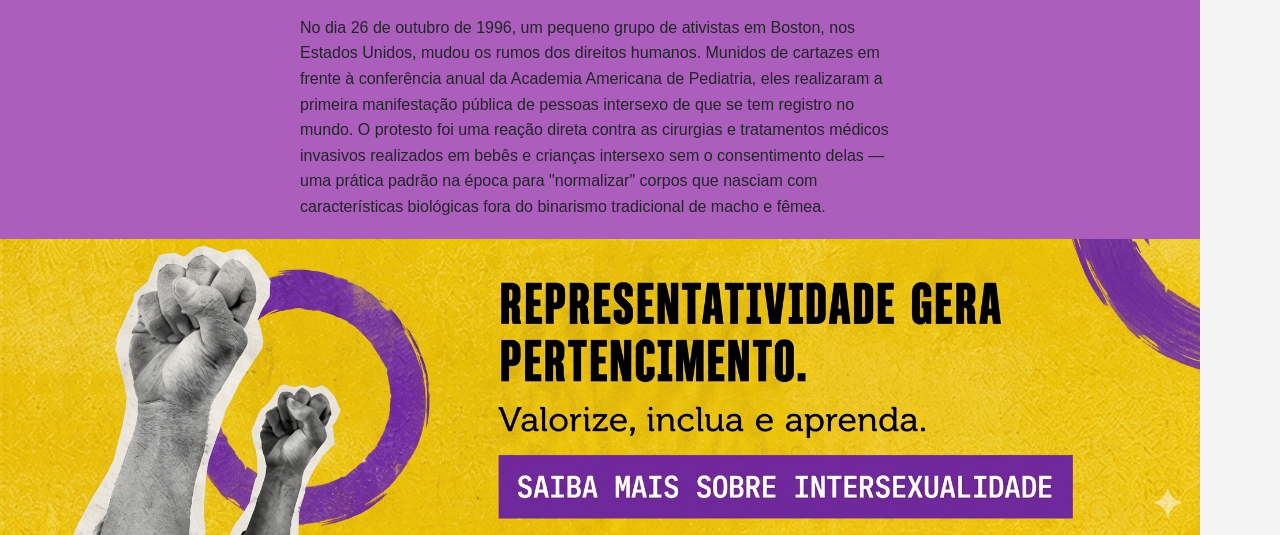
==== commit f494a980: "m" ====
--- a/Artistas/pag1.html
+++ b/Artistas/pag1.html
@@ -25,26 +25,7 @@
             font-family: var(--font-main);
             background-color: #f4f4f4;
             min-height: 100vh;
-        }
-
-        /* AJUSTE RESPONSIVO: Navegação principal */
-        nav {
-            background-color: #fff;
-            padding: 10px 20px;
-            box-shadow: 0 2px 4px rgba(0,0,0,0.05);
-        }
-        nav ul {
-            display: flex;
-            gap: 20px;
-            list-style: none;
-            margin: 0;
-            padding: 0;
-            flex-wrap: wrap; /* Evita quebra de layout se houver mais itens */
-        }
-        nav a {
-            text-decoration: none;
-            color: var(--color-purple);
-            font-weight: bold;
+            /* Removido o flex do body para não quebrar a rolagem vertical e estrutura */
         }
 
         /* Banner Responsivo */
@@ -70,7 +51,7 @@
         .slide-purple { background-color: var(--color-purple); }
         .slide-yellow { background-color: var(--color-yellow); color: var(--color-purple) !important; }
 
-        /* Ajuste para o texto do carrossel não sumir no mobile */
+        /* CORREÇÃO AQUI: Ajuste para o texto do carrossel não sumir no mobile */
         .carousel-caption {
             position: relative;
             left: 0;
@@ -81,13 +62,7 @@
             width: 100%;
         }
 
-        /* AJUSTE RESPONSIVO: Títulos adaptáveis */
-        h2 { 
-            font-weight: 800; 
-            margin-bottom: 20px; 
-            font-size: calc(1.5rem + 1vw); /* Diminui proporcionalmente em telas menores */
-        }
-        
+        h2 { font-weight: 800; margin-bottom: 20px; }
         p { font-size: 1.25rem; max-width: 600px; margin: 0 auto; line-height: 1.6; }
 
         /* Bandeira Intersexo Simplificada (Círculo Roxo) */
@@ -120,9 +95,9 @@
             to { opacity: 1; transform: translateY(0); }
         }
 
-        /* Altura automática para o carrossel caber no celular */
+        /* CORREÇÃO AQUI: Altura automática para o carrossel caber no celular */
         @media (max-width: 768px) {
-            .carousel-item { height: auto; min-height: 450px; padding: 40px 20px; }
+            .carousel-item { height: auto; min-height: 450px; padding: 20px; }
             p { font-size: 1.1rem; }
         }
 
@@ -154,7 +129,6 @@
         .container-artista h1 {
             margin-top: 0;
             margin-bottom: 10px;
-            font-size: calc(1.6rem + 0.6vw);
         }
 
         .profissao {
@@ -164,10 +138,11 @@
             width: max-content;   
             max-width: 100%;     
             padding: 5px 15px;
-            margin: 0;                 
+            margin: 0;                  
         }
 
         /* Imagens extras e utilitários de responsividade */
+        /* CORREÇÃO AQUI: Garante que a imagem final não quebre o layout no mobile */
         .fakeimg img {
             max-width: 100%;
             height: auto;
@@ -180,7 +155,6 @@
             margin-top: 40px;
         }
         
-        /* AJUSTE RESPONSIVO: Container de Artistas & Seção Saiba Mais */
         @media (max-width: 768px) {
             .container-artista {
                 flex-direction: column; 
@@ -198,32 +172,11 @@
                 margin-right: 0;      
                 margin-bottom: 15px;    
             }
-
-            .saibacontainer h2, .saibacontainer h5, .saibacontainer p {
-                text-align: center; /* Centraliza blocos longos de texto no mobile para melhor leitura */
-            }
-        }
-
-        .saibacontainer {
+        }
+
+        .saibacontainer{
             background-color: rgb(171, 94, 187);
-            padding: 40px 20px; /* Aumentado o espaçamento superior e lateral */
-            color: #fff; /* Garante legibilidade do texto padrão sobre o fundo roxo */
-        }
-
-        /* AJUSTE DE RESPONSIVIDADE: Links/Botões da lista que podiam quebrar */
-        .seu-botao-estilizado {
-            color: #fff;
-            word-break: break-word; /* Evita que URLs ou textos longos quebrem a tela lateralmente */
-        }
-        .saibacontainer ul {
-            padding-left: 20px;
-        }
-
-        /* Rodapé Garantido */
-        .rodape-img {
-            width: 100%;
-            height: auto;
-            display: block;
+            padding: 20px; /* Adicionado um padding interno para o texto não colar na borda no mobile */
         }
     </style>
 </head>
@@ -345,17 +298,17 @@
             <a href="https://www.youtube.com/watch?v=TUGv8axyhzY" target="_blank" class="seu-botao-estilizado">
                 ONU Brasil - Ativistas explicam o que significa ser intersexo
             </a>
-        </td>
+        </li>
         <li class="mb-3">
             <a href="https://youtu.be/qJK5hy7R7kg?si=qsb7WWxIArcgRmwl" target="_blank" class="seu-botao-estilizado">
                 Buzz Feed Brasil - Como é ser uma pessoa intersexual? 
             </a>
-        </td>
+        </li>
         <li class="mb-3"> 
             <a href="https://youtu.be/e3vZ3_-Sp2M?si=pESdIx30IqT0Qwcl" target="_blank" class="seu-botao-estilizado">
                 O que é a letra I na sigla LGBTQIAP+
             </a>
-        </td>
+        </li>
     </ul> 
 
       <h2 class="outubro">26 de outubro de 1996: O dia em que o movimento intersexo ocupou as ruas e fez história</h2>
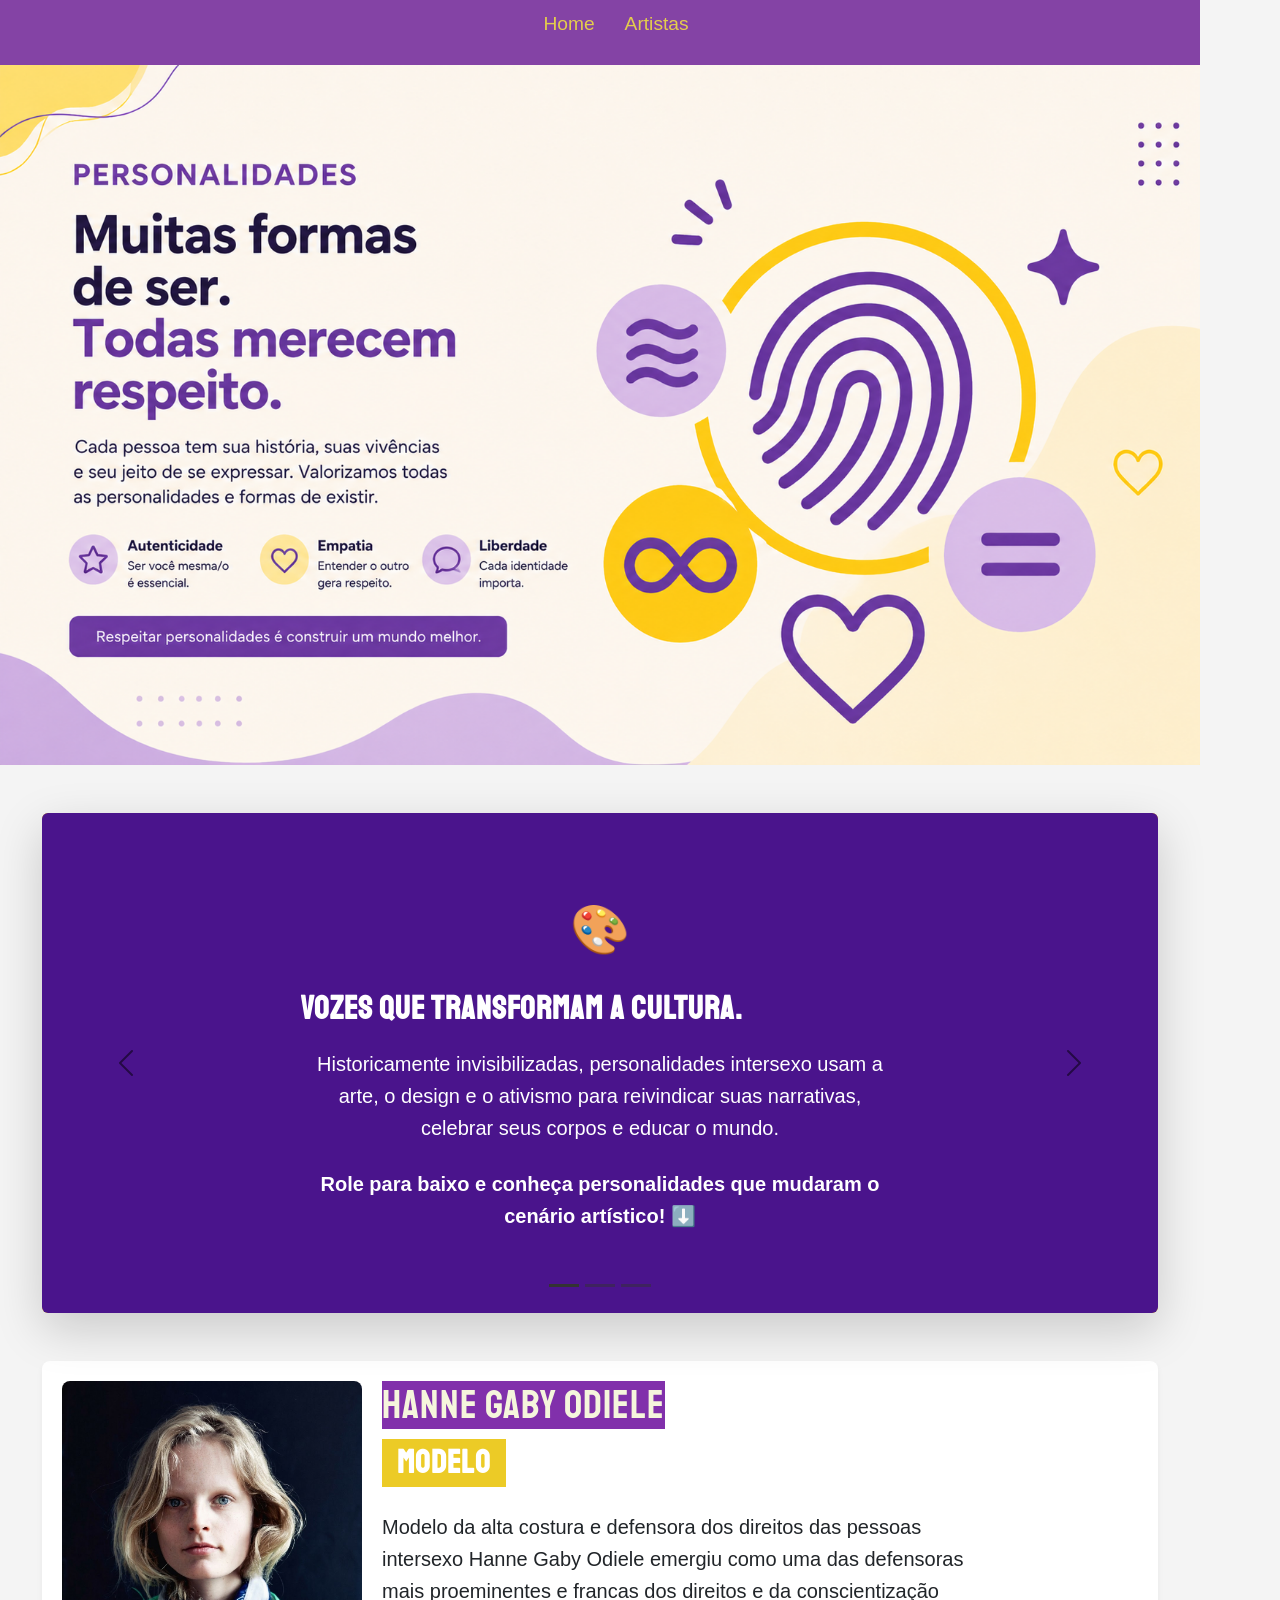
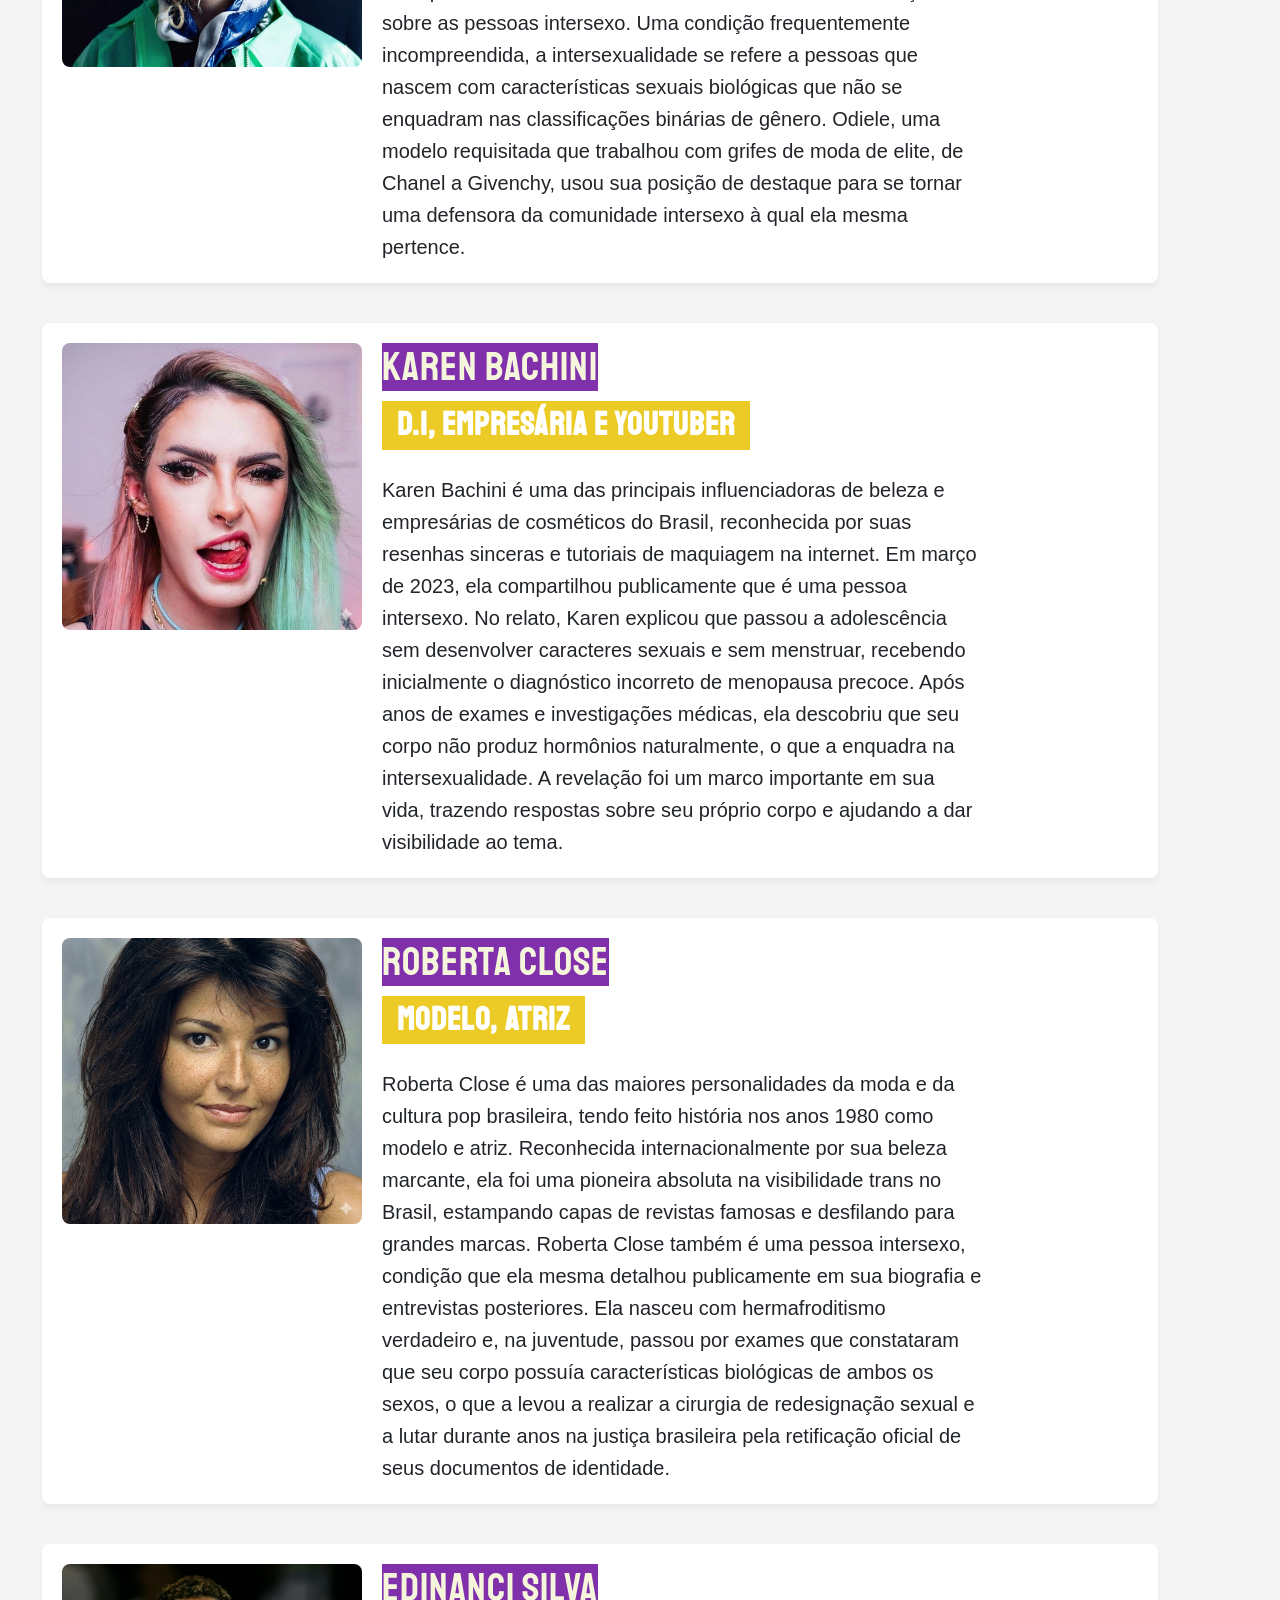
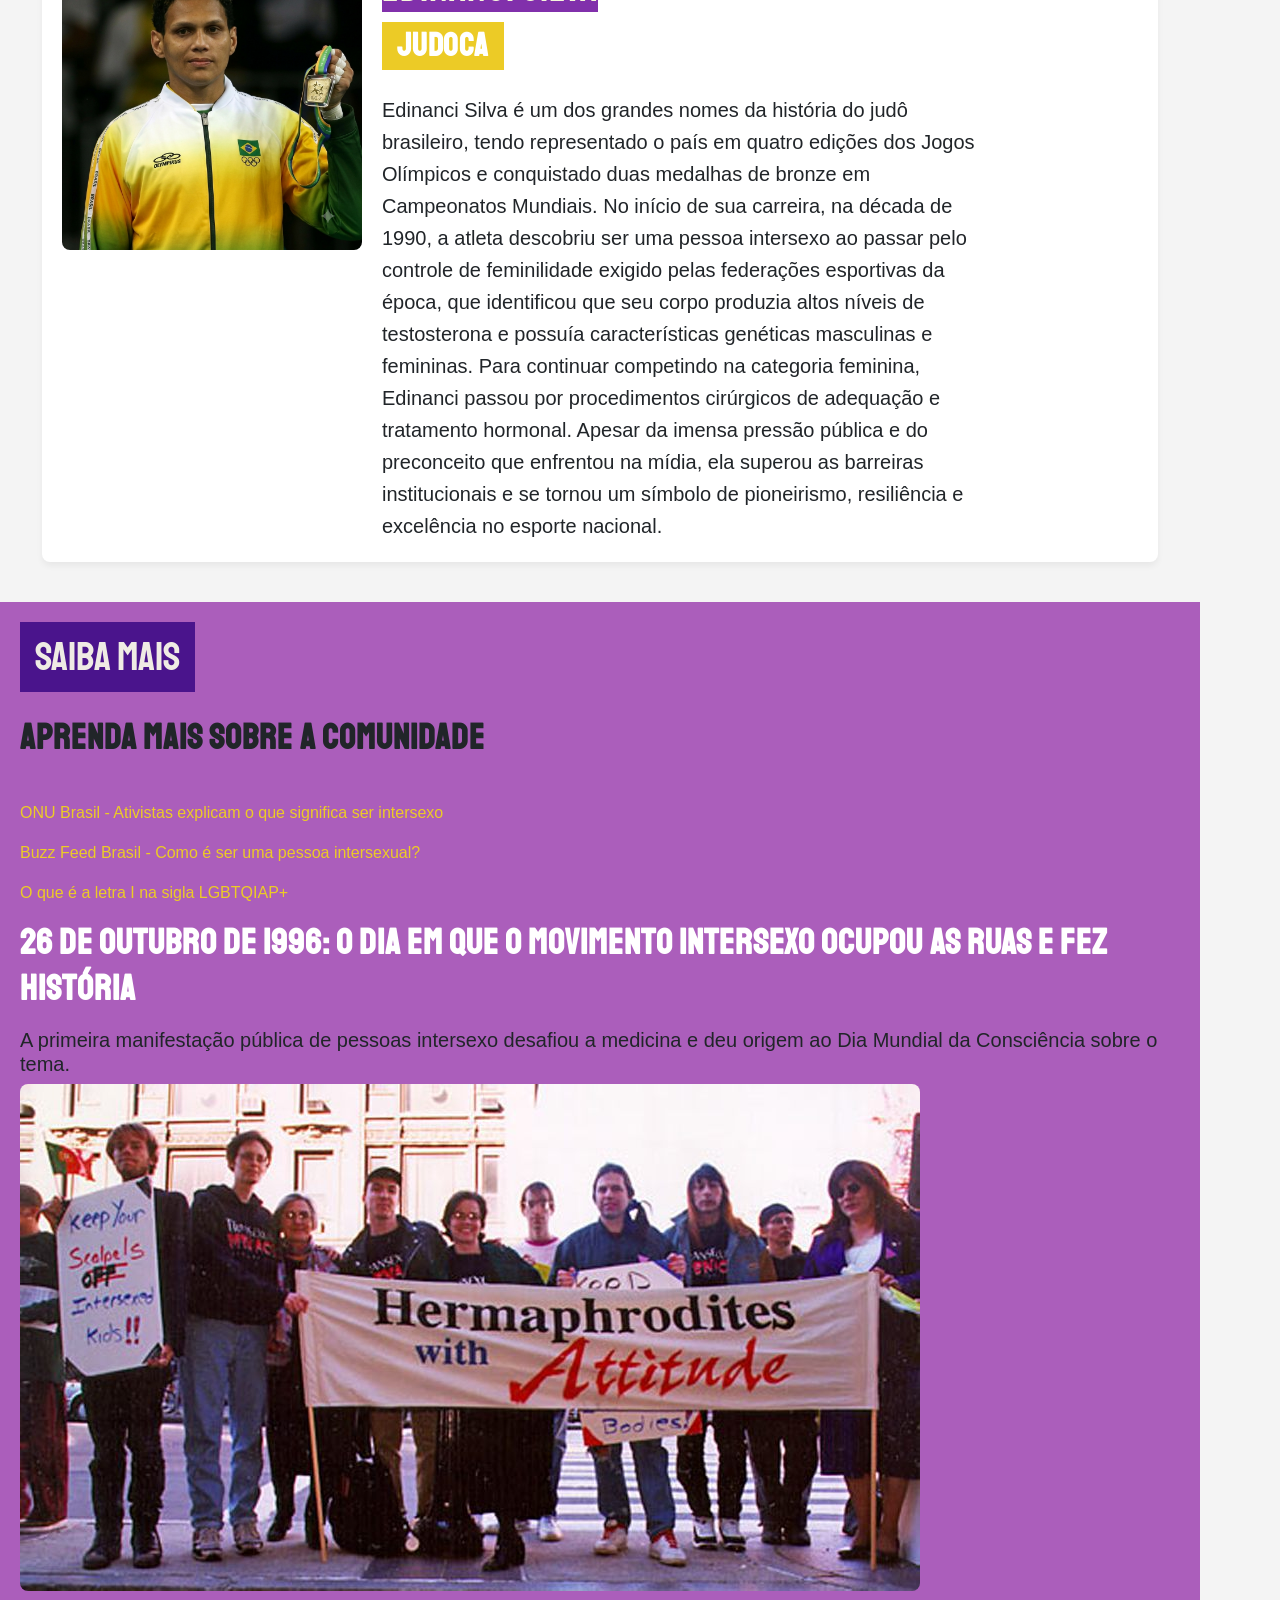
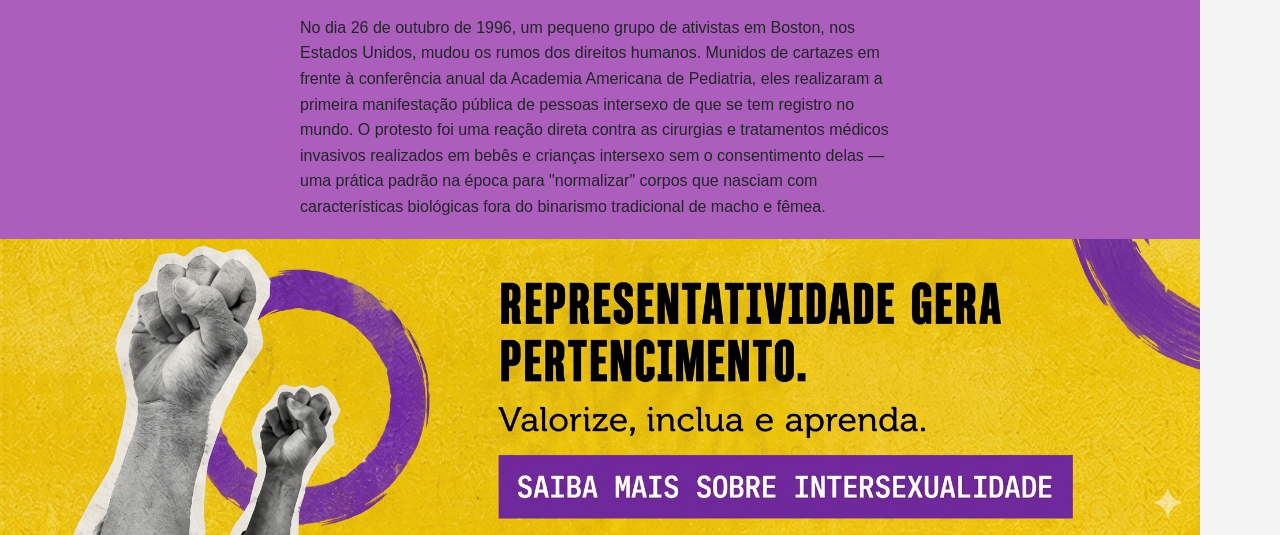
==== commit 7fc7adf5: "mo" ====
--- a/Artistas/pag1.html
+++ b/Artistas/pag1.html
@@ -51,7 +51,6 @@
         .slide-purple { background-color: var(--color-purple); }
         .slide-yellow { background-color: var(--color-yellow); color: var(--color-purple) !important; }
 
-        /* CORREÇÃO AQUI: Ajuste para o texto do carrossel não sumir no mobile */
         .carousel-caption {
             position: relative;
             left: 0;
@@ -59,7 +58,6 @@
             bottom: 0;
             padding: 20px;
             text-align: center;
-            width: 100%;
         }
 
         h2 { font-weight: 800; margin-bottom: 20px; }
@@ -95,7 +93,6 @@
             to { opacity: 1; transform: translateY(0); }
         }
 
-        /* CORREÇÃO AQUI: Altura automática para o carrossel caber no celular */
         @media (max-width: 768px) {
             .carousel-item { height: auto; min-height: 450px; padding: 20px; }
             p { font-size: 1.1rem; }
@@ -142,7 +139,6 @@
         }
 
         /* Imagens extras e utilitários de responsividade */
-        /* CORREÇÃO AQUI: Garante que a imagem final não quebre o layout no mobile */
         .fakeimg img {
             max-width: 100%;
             height: auto;
@@ -176,7 +172,6 @@
 
         .saibacontainer{
             background-color: rgb(171, 94, 187);
-            padding: 20px; /* Adicionado um padding interno para o texto não colar na borda no mobile */
         }
     </style>
 </head>
@@ -261,7 +256,7 @@
             <h1 class="artista">Karen Bachini</h1>
             <h2 class="profissao">D.I, Empresária e Youtuber</h2>
             <br>
-            <p>Karen Bachini é uma das principais influenciadoras de beleza e empresárias de cosméticos do Brasil, reconhecida por suas resenhas sinceras e tutoriais de maquiagem na internet. Em março de 2023, ela compartilhou publicamente que é uma pessoa intersexo. No relato, Karen explicou que passou a adolescência sem desenvolver caracteres sexuais e sem menstruar, recebendo inicialmente o diagnóstico incorreto de menopausa precoce. Após anos de exames e investigações médicas, ela descobriu que seu body não produz hormônios naturalmente, o que a enquadra na intersexualidade. A revelação foi um marco importante em sua vida, trazendo respostas sobre seu próprio corpo e ajudando a dar visibilidade ao tema.</p>
+            <p>Karen Bachini é uma das principais influenciadoras de beleza e empresárias de cosméticos do Brasil, reconhecida por suas resenhas sinceras e tutoriais de maquiagem na internet. Em março de 2023, ela compartilhou publicamente que é uma pessoa intersexo. No relato, Karen explicou que passou a adolescência sem desenvolver caracteres sexuais e sem menstruar, recebendo inicialmente o diagnóstico incorreto de menopausa precoce. Após anos de exames e investigações médicas, ela descobriu que seu corpo não produz hormônios naturalmente, o que a enquadra na intersexualidade. A revelação foi um marco importante em sua vida, trazendo respostas sobre seu próprio corpo e ajudando a dar visibilidade ao tema.</p>
         </div>
     </div>
 
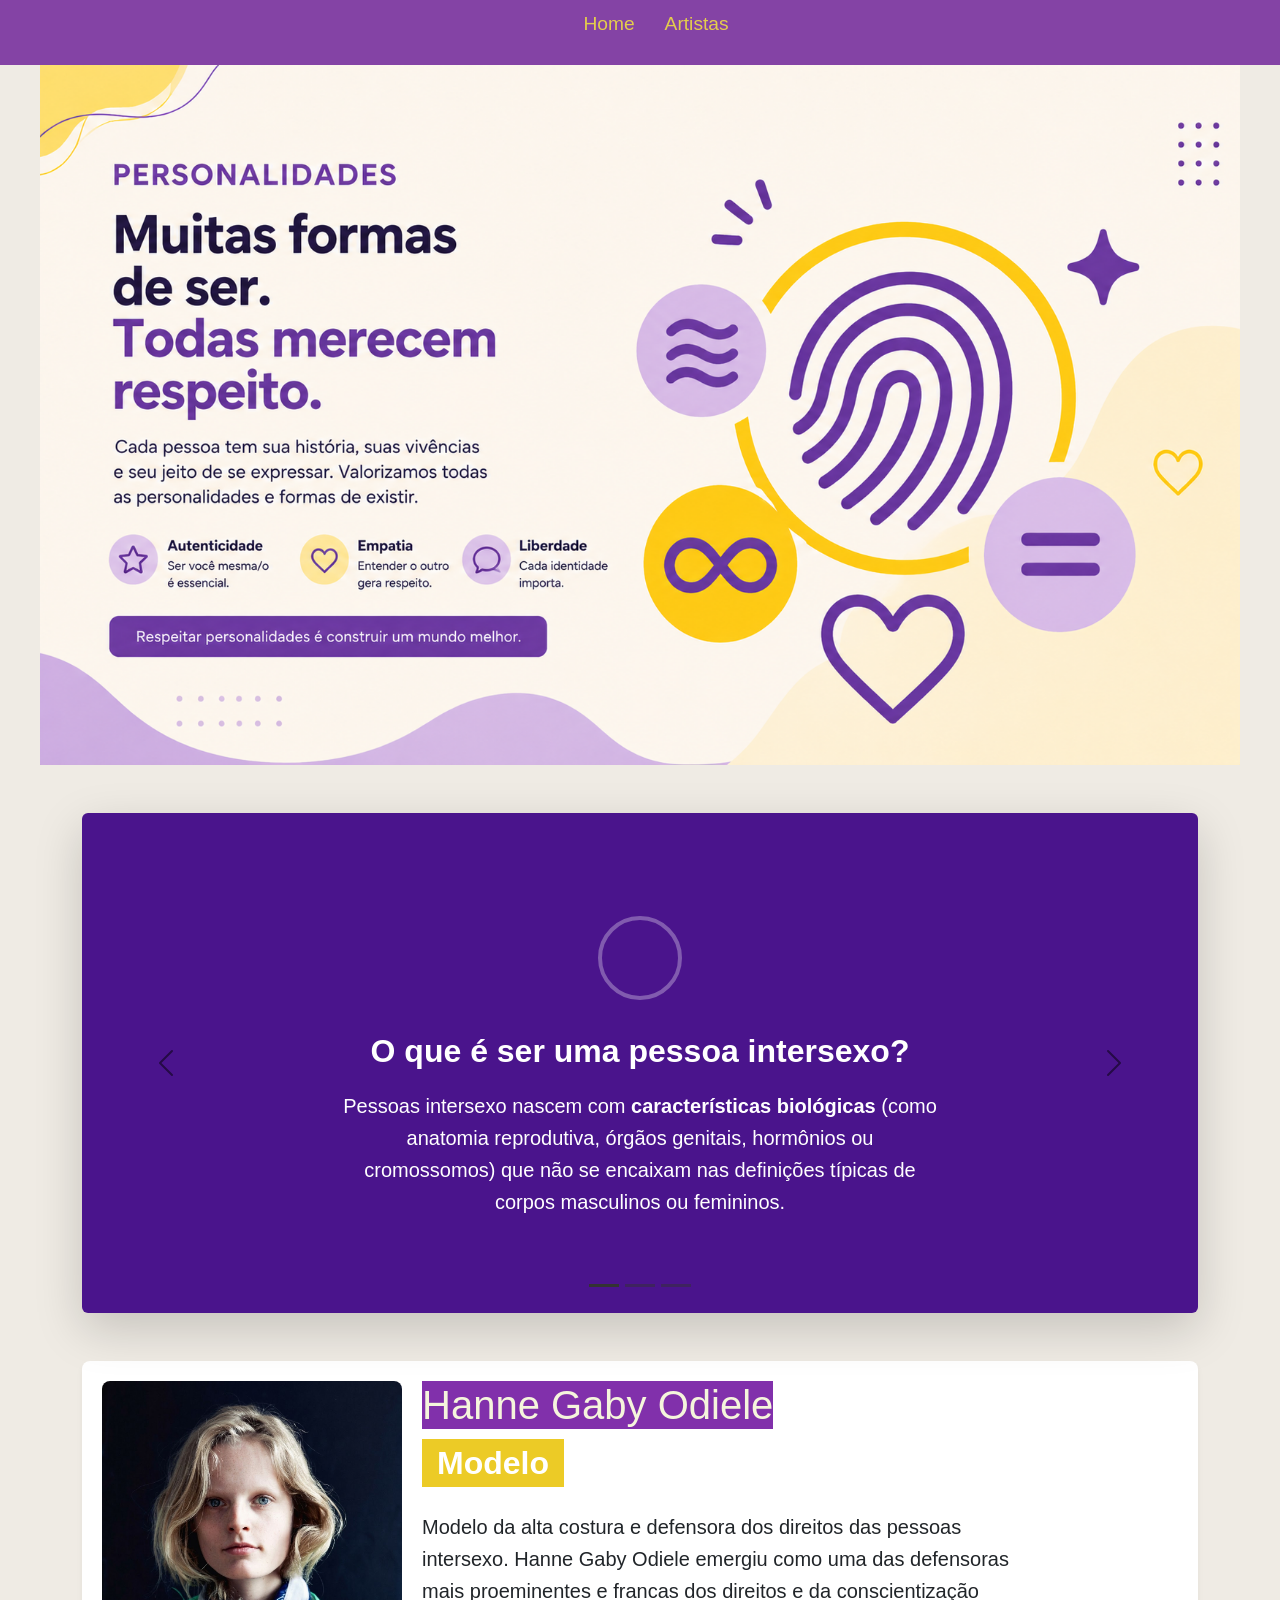
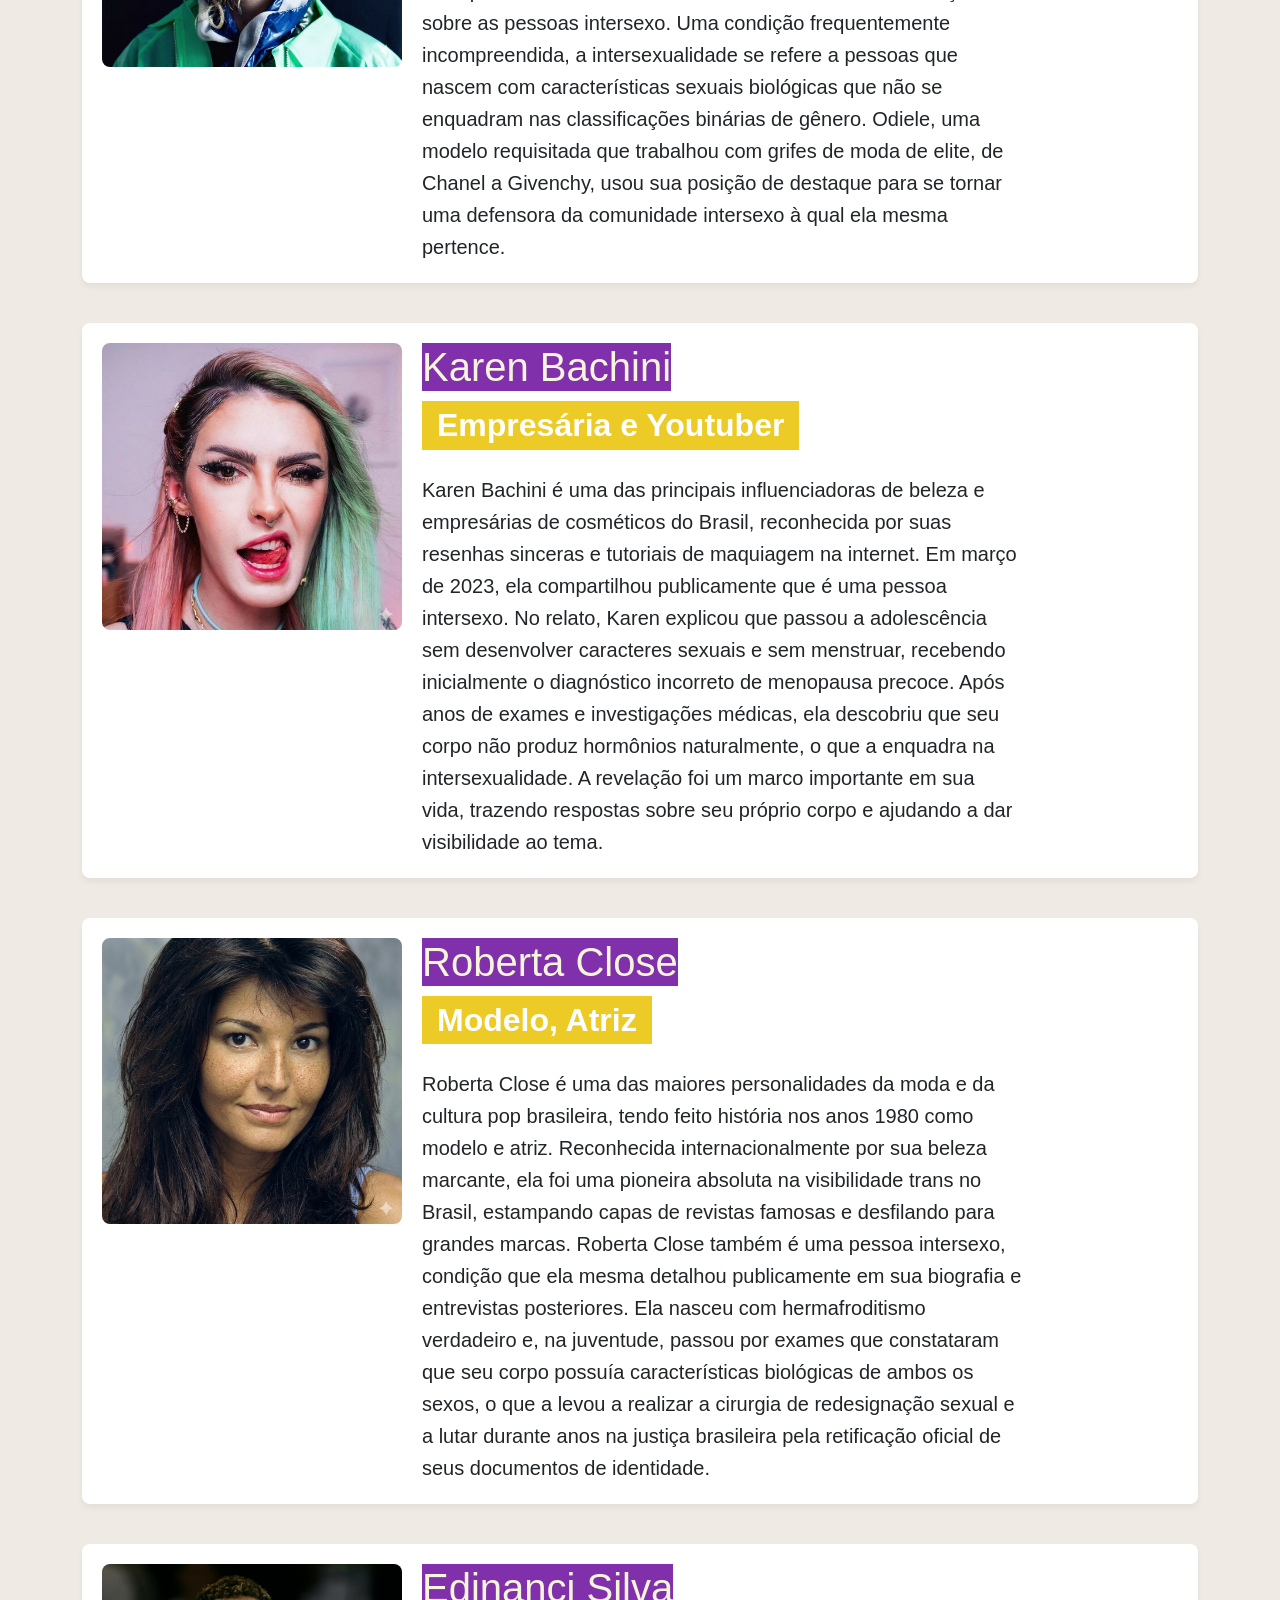
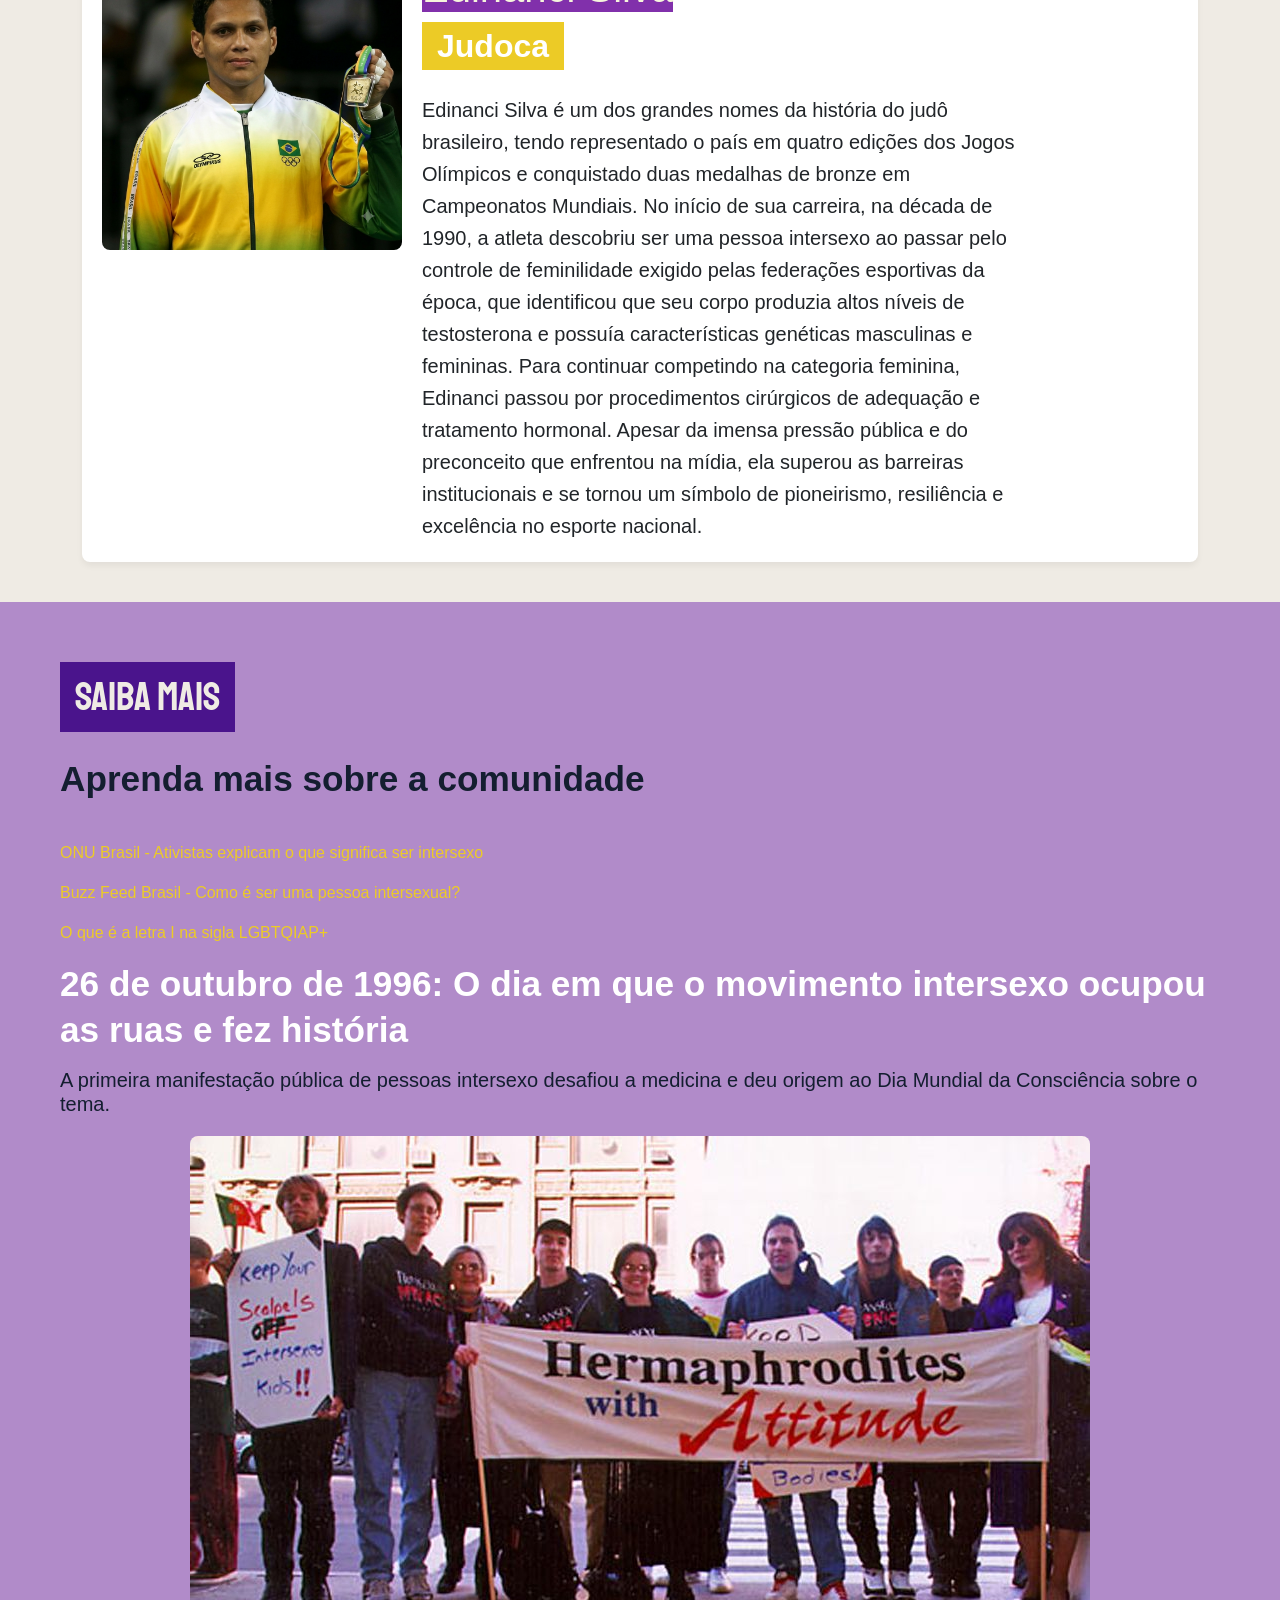
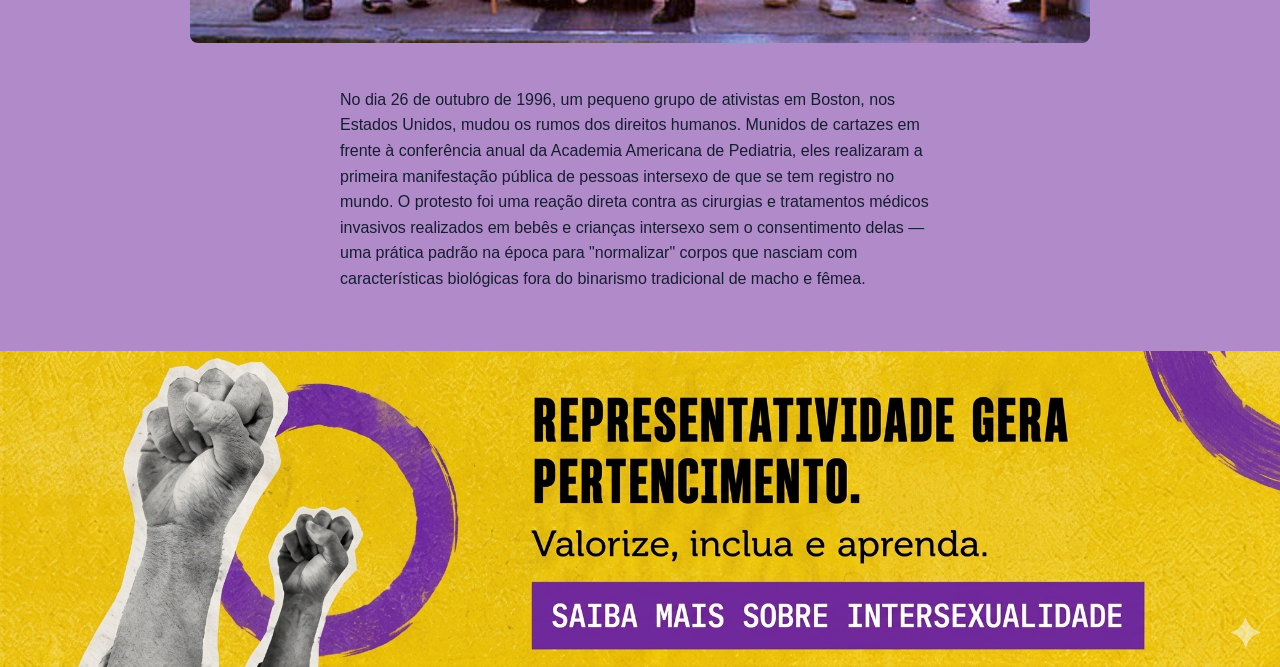
==== commit e4196abe: "modificado" ====
--- a/Artistas/pag1.html
+++ b/Artistas/pag1.html
@@ -1,3 +1,5 @@
+
+
 <!DOCTYPE html>
 <html lang="pt-BR">
 <head>
@@ -5,7 +7,6 @@
     <meta name="viewport" content="width=device-width, initial-scale=1.0">
     <title>Artistas e Personalidades - Mês da Diversidade</title>
     
-    <link rel="stylesheet" href="../style.css">
     <link rel="stylesheet" href="style.css">
     
     <link href="https://cdn.jsdelivr.net/npm/bootstrap@5.3.2/dist/css/bootstrap.min.css" rel="stylesheet">
@@ -23,9 +24,8 @@
 
         body {
             font-family: var(--font-main);
-            background-color: #f4f4f4;
+            background-color: #EFEBE4;
             min-height: 100vh;
-            /* Removido o flex do body para não quebrar a rolagem vertical e estrutura */
         }
 
         /* Banner Responsivo */
@@ -38,26 +38,30 @@
         /* Estilização do Carrossel */
         .carousel-item {
             height: 500px;
-            display: flex;
-            align-items: center;
-            justify-content: center;
             padding: 40px;
             color: white;
             transition: transform 0.6s ease-in-out;
             position: relative;
             overflow: hidden;
+            background-color: var(--color-purple); 
+        }
+
+        /* Aplica o Flexbox APENAS no slide que está ativo no momento */
+        .carousel-item.active {
+            display: flex !important;
+            align-items: center;
+            justify-content: center;
         }
 
         .slide-purple { background-color: var(--color-purple); }
         .slide-yellow { background-color: var(--color-yellow); color: var(--color-purple) !important; }
 
+        /* Ajuste do Caption para funcionar perfeitamente com o Flexbox pai */
         .carousel-caption {
-            position: relative;
-            left: 0;
-            right: 0;
-            bottom: 0;
+            position: static; 
             padding: 20px;
             text-align: center;
+            width: 100%;
         }
 
         h2 { font-weight: 800; margin-bottom: 20px; }
@@ -169,10 +173,6 @@
                 margin-bottom: 15px;    
             }
         }
-
-        .saibacontainer{
-            background-color: rgb(171, 94, 187);
-        }
     </style>
 </head>
 <body>
@@ -180,143 +180,139 @@
 <nav>
     <ul>
         <li><a href="../index.html">Home</a></li>
-        <li><a href="pag1.html" >Artistas</a></li>
+        <li><a href="pag1.html">Artistas</a></li>
     </ul>
 </nav>
 
-<header class="banner">
-    <img src="artistaba.png" class="banner-img" alt="Banner Mês da Diversidade">
-</header>
-
-<section>
-    <div class="container mt-5">
-        <div id="intersexInfoCarousel" class="carousel slide" data-bs-ride="carousel">
-            <div class="carousel-indicators">
-                <button type="button" data-bs-target="#intersexInfoCarousel" data-bs-slide-to="0" class="active" aria-current="true" aria-label="Slide 1"></button>
-                <button type="button" data-bs-target="#intersexInfoCarousel" data-bs-slide-to="1" aria-label="Slide 2"></button>
-                <button type="button" data-bs-target="#intersexInfoCarousel" data-bs-slide-to="2" aria-label="Slide 3"></button>
-            </div>
-
-            <div class="carousel-inner rounded shadow-lg">
-                <div class="carousel-item active slide-purple">
-                    <div class="carousel-caption">
-                        <svg width="100" height="100" viewBox="0 0 100 100" class="mb-4">
-                            <circle cx="50" cy="50" r="40" stroke="white" stroke-width="4" fill="none" opacity="0.3"/>
-                        </svg>
-                        <h2>O que é ser uma pessoa intersexo?</h2>
-                        <p>Pessoas intersexo nascem com <strong>características biológicas</strong> (como anatomia reprodutiva, órgãos genitais, hormônios ou cromossomos) que não se encaixam nas definições típicas de corpos masculinos ou femininos.</p>
+<div class="conteudo-centralizado">
+    <header class="banner">
+        <img src="artistaba.png" class="banner-img" alt="Banner Mês da Diversidade">
+    </header>
+
+    <section>
+        <div class="container mt-5">
+            <div id="intersexInfoCarousel" class="carousel slide" data-bs-ride="carousel">
+                <div class="carousel-indicators">
+                    <button type="button" data-bs-target="#intersexInfoCarousel" data-bs-slide-to="0" class="active" aria-current="true" aria-label="Slide 1"></button>
+                    <button type="button" data-bs-target="#intersexInfoCarousel" data-bs-slide-to="1" aria-label="Slide 2"></button>
+                    <button type="button" data-bs-target="#intersexInfoCarousel" data-bs-slide-to="2" aria-label="Slide 3"></button>
+                </div>
+
+                <div class="carousel-inner rounded shadow-lg">
+                    <div class="carousel-item active slide-purple">
+                        <div class="carousel-caption">
+                            <svg width="100" height="100" viewBox="0 0 100 100" class="mb-4">
+                                <circle cx="50" cy="50" r="40" stroke="white" stroke-width="4" fill="none" opacity="0.3"/>
+                            </svg>
+                            <h2>O que é ser uma pessoa intersexo?</h2>
+                            <p>Pessoas intersexo nascem com <strong>características biológicas</strong> (como anatomia reprodutiva, órgãos genitais, hormônios ou cromossomos) que não se encaixam nas definições típicas de corpos masculinos ou femininos.</p>
+                        </div>
+                    </div>
+
+                    <div class="carousel-item slide-yellow">
+                        <div class="carousel-caption">
+                            <div class="flag-icon"></div>
+                            <h2 style="color: var(--color-purple);">Uma realidade natural e diversa.</h2>
+                            <p>Cerca de <strong>1,7% da população mundial</strong> nasce com traços intersexo — uma estatística comparável ao número de pessoas que nascem com cabelos ruivos. A bandeira, com o círculo roxo em fundo amarelo, simboliza a totalidade e o direito de ser quem é.</p>
+                        </div>
+                    </div>
+
+                    <div class="carousel-item slide-purple">
+                        <div class="carousel-caption">
+                            <div class="mb-4" style="font-size: 3rem;">🎨</div>
+                            <h2>Vozes que transformam a cultura.</h2>
+                            <p>Historicamente invisibilizadas, personalidades intersexo usam a arte, o design e o ativismo para reivindicar suas narrativas, celebrar seus corpos e educar o mundo.</p>
+                            <p class="mt-4 fw-bold">Role para baixo e conheça personalidades que mudaram o cenário artístico! ⬇️</p>
+                        </div>
                     </div>
                 </div>
 
-                <div class="carousel-item slide-yellow">
-                    <div class="carousel-caption">
-                        <div class="flag-icon"></div>
-                        <h2 style="color: var(--color-purple);">Uma realidade natural e diversa.</h2>
-                        <p>Cerca de <strong>1,7% da população mundial</strong> nasce com traços intersexo — uma estatística comparável ao número de pessoas que nascem com cabelos ruivos. A bandeira, com o círculo roxo em fundo amarelo, simboliza a totalidade e o direito de ser quem é.</p>
-                    </div>
-                </div>
-
-                <div class="carousel-item slide-purple">
-                    <div class="carousel-caption">
-                        <div class="mb-4" style="font-size: 3rem;">🎨</div>
-                        <h2>Vozes que transformam a cultura.</h2>
-                        <p>Historicamente invisibilizadas, personalidades intersexo usam a arte, o design e o ativismo para reivindicar suas narrativas, celebrar seus corpos e educar o mundo.</p>
-                        <p class="mt-4 fw-bold">Role para baixo e conheça personalidades que mudaram o cenário artístico! ⬇️</p>
-                    </div>
-                </div>
-            </div>
-
-            <button class="carousel-control-prev" type="button" data-bs-target="#intersexInfoCarousel" data-bs-slide="prev">
-                <span class="carousel-control-prev-icon" aria-hidden="true"></span>
-                <span class="visually-hidden">Anterior</span>
-            </button>
-            <button class="carousel-control-next" type="button" data-bs-target="#intersexInfoCarousel" data-bs-slide="next">
-                <span class="carousel-control-next-icon" aria-hidden="true"></span>
-                <span class="visually-hidden">Próximo</span>
-            </button>
-        </div>
+                <button class="carousel-control-prev" type="button" data-bs-target="#intersexInfoCarousel" data-bs-slide="prev">
+                    <span class="carousel-control-prev-icon" aria-hidden="true"></span>
+                    <span class="visually-hidden">Anterior</span>
+                </button>
+                <button class="carousel-control-next" type="button" data-bs-target="#intersexInfoCarousel" data-bs-slide="next">
+                    <span class="carousel-control-next-icon" aria-hidden="true"></span>
+                    <span class="visually-hidden">Próximo</span>
+                </button>
+            </div>
+        </div>
+    </section>
+    <main class="container mt-5 mx-auto">
+        
+        <div class="container-artista">
+            <img src="hane.jpg" alt="Hanne Gaby Odiele">
+            <div class="content">
+                <h1 class="artista">Hanne Gaby Odiele</h1>
+                <h2 class="profissao">Modelo</h2>
+                <br>
+                <p>Modelo da alta costura e defensora dos direitos das pessoas intersexo. Hanne Gaby Odiele emergiu como uma das defensoras mais proeminentes e francas dos direitos e da conscientização sobre as pessoas intersexo. Uma condição frequentemente incompreendida, a intersexualidade se refere a pessoas que nascem com características sexuais biológicas que não se enquadram nas classificações binárias de gênero. Odiele, uma modelo requisitada que trabalhou com grifes de moda de elite, de Chanel a Givenchy, usou sua posição de destaque para se tornar uma defensora da comunidade intersexo à qual ela mesma pertence.</p>
+            </div>
+        </div>
+
+        <div class="container-artista">
+            <img src="karen.png" alt="Karen Bachini">
+            <div class="content">
+                <h1 class="artista">Karen Bachini</h1>
+                <h2 class="profissao">Empresária e Youtuber</h2>
+                <br>
+                <p>Karen Bachini é uma das principais influenciadoras de beleza e empresárias de cosméticos do Brasil, reconhecida por suas resenhas sinceras e tutoriais de maquiagem na internet. Em março de 2023, ela compartilhou publicamente que é uma pessoa intersexo. No relato, Karen explicou que passou a adolescência sem desenvolver caracteres sexuais e sem menstruar, recebendo inicialmente o diagnóstico incorreto de menopausa precoce. Após anos de exames e investigações médicas, ela descobriu que seu corpo não produz hormônios naturalmente, o que a enquadra na intersexualidade. A revelação foi um marco importante em sua vida, trazendo respostas sobre seu próprio corpo e ajudando a dar visibilidade ao tema.</p>
+            </div>
+        </div>
+
+        <div class="container-artista">
+            <img src="roberta.jpg" alt="Roberta Close">
+            <div class="content">
+                <h1 class="artista">Roberta Close</h1>
+                <h2 class="profissao">Modelo, Atriz</h2>
+                <br>
+                <p>Roberta Close é uma das maiores personalidades da moda e da cultura pop brasileira, tendo feito história nos anos 1980 como modelo e atriz. Reconhecida internacionalmente por sua beleza marcante, ela foi uma pioneira absoluta na visibilidade trans no Brasil, estampando capas de revistas famosas e desfilando para grandes marcas. Roberta Close também é uma pessoa intersexo, condição que ela mesma detalhou publicamente em sua biografia e entrevistas posteriores. Ela nasceu com hermafroditismo verdadeiro e, na juventude, passou por exames que constataram que seu corpo possuía características biológicas de ambos os sexos, o que a levou a realizar a cirurgia de redesignação sexual e a lutar durante anos na justiça brasileira pela retificação oficial de seus documentos de identidade.</p>
+            </div>
+        </div>
+
+        <div class="container-artista">
+            <img src="edinanci.png" alt="Edinanci Silva">
+            <div class="content">
+                <h1 class="artista">Edinanci Silva</h1>
+                <h2 class="profissao">Judoca</h2>
+                <br>
+                <p>Edinanci Silva é um dos grandes nomes da história do judô brasileiro, tendo representado o país em quatro edições dos Jogos Olímpicos e conquistado duas medalhas de bronze em Campeonatos Mundiais. No início de sua carreira, na década de 1990, a atleta descobriu ser uma pessoa intersexo ao passar pelo controle de feminilidade exigido pelas federações esportivas da época, que identificou que seu corpo produzia altos níveis de testosterona e possuía características genéticas masculinas e femininas. Para continuar competindo na categoria feminina, Edinanci passou por procedimentos cirúrgicos de adequação e tratamento hormonal. Apesar da imensa pressão pública e do preconceito que enfrentou na mídia, ela superou as barreiras institucionais e se tornou um símbolo de pioneirismo, resiliência e excelência no esporte nacional.</p>
+            </div>
+        </div>
+
+    </main>
+</div> <article class="saiba-container">
+    <div class="saibacontainer">
+        <span class="saiba-mais">Saiba mais</span>
+        <br><br>
+        <h2>Aprenda mais sobre a comunidade</h2>
+        <br>
+        <ul>
+            <li class="mb-3">
+                <a href="https://www.youtube.com/watch?v=TUGv8axyhzY" target="_blank" class="seu-botao-estilizado">
+                    ONU Brasil - Ativistas explicam o que significa ser intersexo
+                </a>
+            </li>
+            <li class="mb-3">
+                <a href="https://youtu.be/qJK5hy7R7kg?si=qsb7WWxIArcgRmwl" target="_blank" class="seu-botao-estilizado">
+                    Buzz Feed Brasil - Como é ser uma pessoa intersexual? 
+                </a>
+            </li>
+            <li class="mb-3"> 
+                <a href="https://youtu.be/e3vZ3_-Sp2M?si=pESdIx30IqT0Qwcl" target="_blank" class="seu-botao-estilizado">
+                    O que é a letra I na sigla LGBTQIAP+
+                </a>
+            </li>
+        </ul> 
+
+        <h2 class="outubro">26 de outubro de 1996: O dia em que o movimento intersexo ocupou as ruas e fez história</h2>
+        <h5>A primeira manifestação pública de pessoas intersexo desafiou a medicina e deu origem ao Dia Mundial da Consciência sobre o tema.</h5>
+        <div class="fakeimg"><img src="hwa-boston-cine.jpg" alt="Manifestação Histórica"></div>
+        <br> 
+        <p>No dia 26 de outubro de 1996, um pequeno grupo de ativistas em Boston, nos Estados Unidos, mudou os rumos dos direitos humanos. Munidos de cartazes em frente à conferência anual da Academia Americana de Pediatria, eles realizaram a primeira manifestação pública de pessoas intersexo de que se tem registro no mundo.
+        O protesto foi uma reação direta contra as cirurgias e tratamentos médicos invasivos realizados em bebês e crianças intersexo sem o consentimento delas — uma prática padrão na época para "normalizar" corpos que nasciam com características biológicas fora do binarismo tradicional de macho e fêmea.</p>
     </div>
-</section>
-
-<main class="container mt-5">
-    
-    <div class="container-artista">
-        <img src="hane.jpg" alt="Hanne Gaby Odiele">
-        <div class="content">
-            <h1 class="artista">Hanne Gaby Odiele</h1>
-            <h2 class="profissao">Modelo</h2>
-            <br>
-            <p>Modelo da alta costura e defensora dos direitos das pessoas intersexo Hanne Gaby Odiele emergiu como uma das defensoras mais proeminentes e francas dos direitos e da conscientização sobre as pessoas intersexo. Uma condição frequentemente incompreendida, a intersexualidade se refere a pessoas que nascem com características sexuais biológicas que não se enquadram nas classificações binárias de gênero. Odiele, uma modelo requisitada que trabalhou com grifes de moda de elite, de Chanel a Givenchy, usou sua posição de destaque para se tornar uma defensora da comunidade intersexo à qual ela mesma pertence.</p>
-        </div>
-    </div>
-
-    <div class="container-artista">
-        <img src="karen.png" alt="Karen Bachini">
-        <div class="content">
-            <h1 class="artista">Karen Bachini</h1>
-            <h2 class="profissao">D.I, Empresária e Youtuber</h2>
-            <br>
-            <p>Karen Bachini é uma das principais influenciadoras de beleza e empresárias de cosméticos do Brasil, reconhecida por suas resenhas sinceras e tutoriais de maquiagem na internet. Em março de 2023, ela compartilhou publicamente que é uma pessoa intersexo. No relato, Karen explicou que passou a adolescência sem desenvolver caracteres sexuais e sem menstruar, recebendo inicialmente o diagnóstico incorreto de menopausa precoce. Após anos de exames e investigações médicas, ela descobriu que seu corpo não produz hormônios naturalmente, o que a enquadra na intersexualidade. A revelação foi um marco importante em sua vida, trazendo respostas sobre seu próprio corpo e ajudando a dar visibilidade ao tema.</p>
-        </div>
-    </div>
-
-    <div class="container-artista">
-        <img src="roberta.jpg" alt="Roberta Close">
-        <div class="content">
-            <h1 class="artista">Roberta Close</h1>
-            <h2 class="profissao">Modelo, Atriz</h2>
-            <br>
-            <p>Roberta Close é uma das maiores personalidades da moda e da cultura pop brasileira, tendo feito história nos anos 1980 como modelo e atriz. Reconhecida internacionalmente por sua beleza marcante, ela foi uma pioneira absoluta na visibilidade trans no Brasil, estampando capas de revistas famosas e desfilando para grandes marcas. Roberta Close também é uma pessoa intersexo, condição que ela mesma detalhou publicamente em sua biografia e entrevistas posteriores. Ela nasceu com hermafroditismo verdadeiro e, na juventude, passou por exames que constataram que seu corpo possuía características biológicas de ambos os sexos, o que a levou a realizar a cirurgia de redesignação sexual e a lutar durante anos na justiça brasileira pela retificação oficial de seus documentos de identidade.</p>
-        </div>
-    </div>
-
-    <div class="container-artista">
-        <img src="edinanci.png" alt="Edinanci Silva">
-        <div class="content">
-            <h1 class="artista">Edinanci Silva</h1>
-            <h2 class="profissao">Judoca</h2>
-            <br>
-            <p>Edinanci Silva é um dos grandes nomes da história do judô brasileiro, tendo representado o país em quatro edições dos Jogos Olímpicos e conquistado duas medalhas de bronze em Campeonatos Mundiais. No início de sua carreira, na década de 1990, a atleta descobriu ser uma pessoa intersexo ao passar pelo controle de feminilidade exigido pelas federações esportivas da época, que identificou que seu corpo produzia altos níveis de testosterona e possuía características genéticas masculinas e femininas. Para continuar competindo na categoria feminina, Edinanci passou por procedimentos cirúrgicos de adequação e tratamento hormonal. Apesar da imensa pressão pública e do preconceito que enfrentou na mídia, ela superou as barreiras institucionais e se tornou um símbolo de pioneirismo, resiliência e excelência no esporte nacional.</p>
-        </div>
-    </div>
-
-</main>
-
-<article class="saibacontainer">
-    <span class="saiba-mais">Saiba mais</span>
-    <br>
-    <br>
-    <h2>Aprenda mais sobre a comunidade</h2>
-    <br>
-    <ul>
-        <li class="mb-3">
-            <a href="https://www.youtube.com/watch?v=TUGv8axyhzY" target="_blank" class="seu-botao-estilizado">
-                ONU Brasil - Ativistas explicam o que significa ser intersexo
-            </a>
-        </li>
-        <li class="mb-3">
-            <a href="https://youtu.be/qJK5hy7R7kg?si=qsb7WWxIArcgRmwl" target="_blank" class="seu-botao-estilizado">
-                Buzz Feed Brasil - Como é ser uma pessoa intersexual? 
-            </a>
-        </li>
-        <li class="mb-3"> 
-            <a href="https://youtu.be/e3vZ3_-Sp2M?si=pESdIx30IqT0Qwcl" target="_blank" class="seu-botao-estilizado">
-                O que é a letra I na sigla LGBTQIAP+
-            </a>
-        </li>
-    </ul> 
-
-      <h2 class="outubro">26 de outubro de 1996: O dia em que o movimento intersexo ocupou as ruas e fez história</h2>
-      <h5>A primeira manifestação pública de pessoas intersexo desafiou a medicina e deu origem ao Dia Mundial da Consciência sobre o tema.</h5>
-      <div class="fakeimg"><img src="hwa-boston-cine.jpg"></div>
-      <br> 
-      <p>No dia 26 de outubro de 1996, um pequeno grupo de ativistas em Boston, nos Estados Unidos, mudou os rumos dos direitos humanos. Munidos de cartazes em frente à conferência anual da Academia Americana de Pediatria, eles realizaram a primeira manifestação pública de pessoas intersexo de que se tem registro no mundo.
-
-O protesto foi uma reação direta contra as cirurgias e tratamentos médicos invasivos realizados em bebês e crianças intersexo sem o consentimento delas — uma prática padrão na época para "normalizar" corpos que nasciam com características biológicas fora do binarismo tradicional de macho e fêmea.</p>
-
 </article>
-
-<script src="https://cdn.jsdelivr.net/npm/bootstrap@5.3.2/dist/js/bootstrap.bundle.min.js"></script>
 
 <footer class="rodape">
     <a href="https://thisisintersex.org/" target="_blank">
@@ -324,5 +320,6 @@
     </a>
 </footer>
 
+<script src="https://cdn.jsdelivr.net/npm/bootstrap@5.3.2/dist/js/bootstrap.bundle.min.js"></script>
 </body>
 </html>
--- a/Artistas/style.css
+++ b/Artistas/style.css
@@ -1,20 +1,25 @@
-/* Reset básico */
+
 * {
     margin: 0;
     padding: 0;
     box-sizing: border-box;
-}
-
+} 
 body {
     display: flex;
     flex-direction: column;
     min-height: 100vh;
-    max-width: 1200px;
     width: 100%;
-    margin: 0 auto;
     background-color: #EFEBE4;
 }
 
+
+.conteudo-centralizado {
+    width: 100%;
+    max-width: 1200px;
+    margin: 0 auto;
+    display: flex;
+    flex-direction: column;
+}
 
 .banner, .rodape {
     width: 100%;
@@ -27,24 +32,24 @@
     display: block;
 }
 
-
-.artista{
-color: beige;
-background-color: #8130AB;
+.artista {
+    color: beige;
+    background-color: #8130AB;
 }
 
-.profissao{
-background-color: #ECCB26;
-color: black;
-   display: inline-block;
+.profissao {
+    background-color: #ECCB26;
+    color: black;
+    display: inline-block;
     padding: 5px 15px;
-
 }
 
-.saiba-container{
+
+.saiba-container {
     background-color: rgb(177, 139, 201);
     padding: 40px 20px;
     color: #141E30;
+    width: 100%;
 }
 
 .saiba-mais {
@@ -66,11 +71,11 @@
     margin-bottom: 15px;
 }
 
-.titulo{
-    color:white;
+.titulo {
+    color: white;
 }
 
-/* Ajustes para o container e textos */
+
 .saibacontainer {
     width: 100%;
     max-width: 1200px;
@@ -90,7 +95,6 @@
     line-height: 1.6;
 }
 
-/* Ajuste dos links/botões para não quebrarem no celular */
 .saibacontainer ul {
     list-style: none;
     padding-left: 0;
@@ -99,35 +103,42 @@
 .seu-botao-estilizado {
     display: inline-block;
     max-width: 100%;
-    white-space: normal; /* Permite que o texto do link quebre linha no celular */
+    white-space: normal; 
     word-wrap: break-word;
     text-decoration: none;
-    color:#ECCB26
+    color: #ECCB26;
 }
 
-nav{
-background-color:#8443a5;
-padding: 10px;
+
+nav {
+    background-color: #8443a5;
+    padding: 10px;
+    width: 100%;
 }
 
-nav ul{
-list-style:none;
-display:flex;
-justify-content:center;
-
+nav ul {
+    list-style: none;
+    display: flex;
+    justify-content: center;
 }
 
-nav li{
-margin: 0 15px; /*baixocima esquerdadireita*/
-
+nav li {
+    margin: 0 15px; 
 }
 
-nav a{
-text-decoration: none;
-color:rgb(228, 205, 76);
-font-size:clamp(0.9rem, 2.5vw, 1.2rem);
+nav a {
+    text-decoration: none;
+    color: rgb(228, 205, 76);
+    font-size: clamp(0.9rem, 2.5vw, 1.2rem);
 }
 
-.outubro{
-    color:white;
+.outubro {
+    color: white;
+}
+
+
+.fakeimg {
+    display: flex;
+    justify-content: center;
+    margin: 20px 0;
 }
